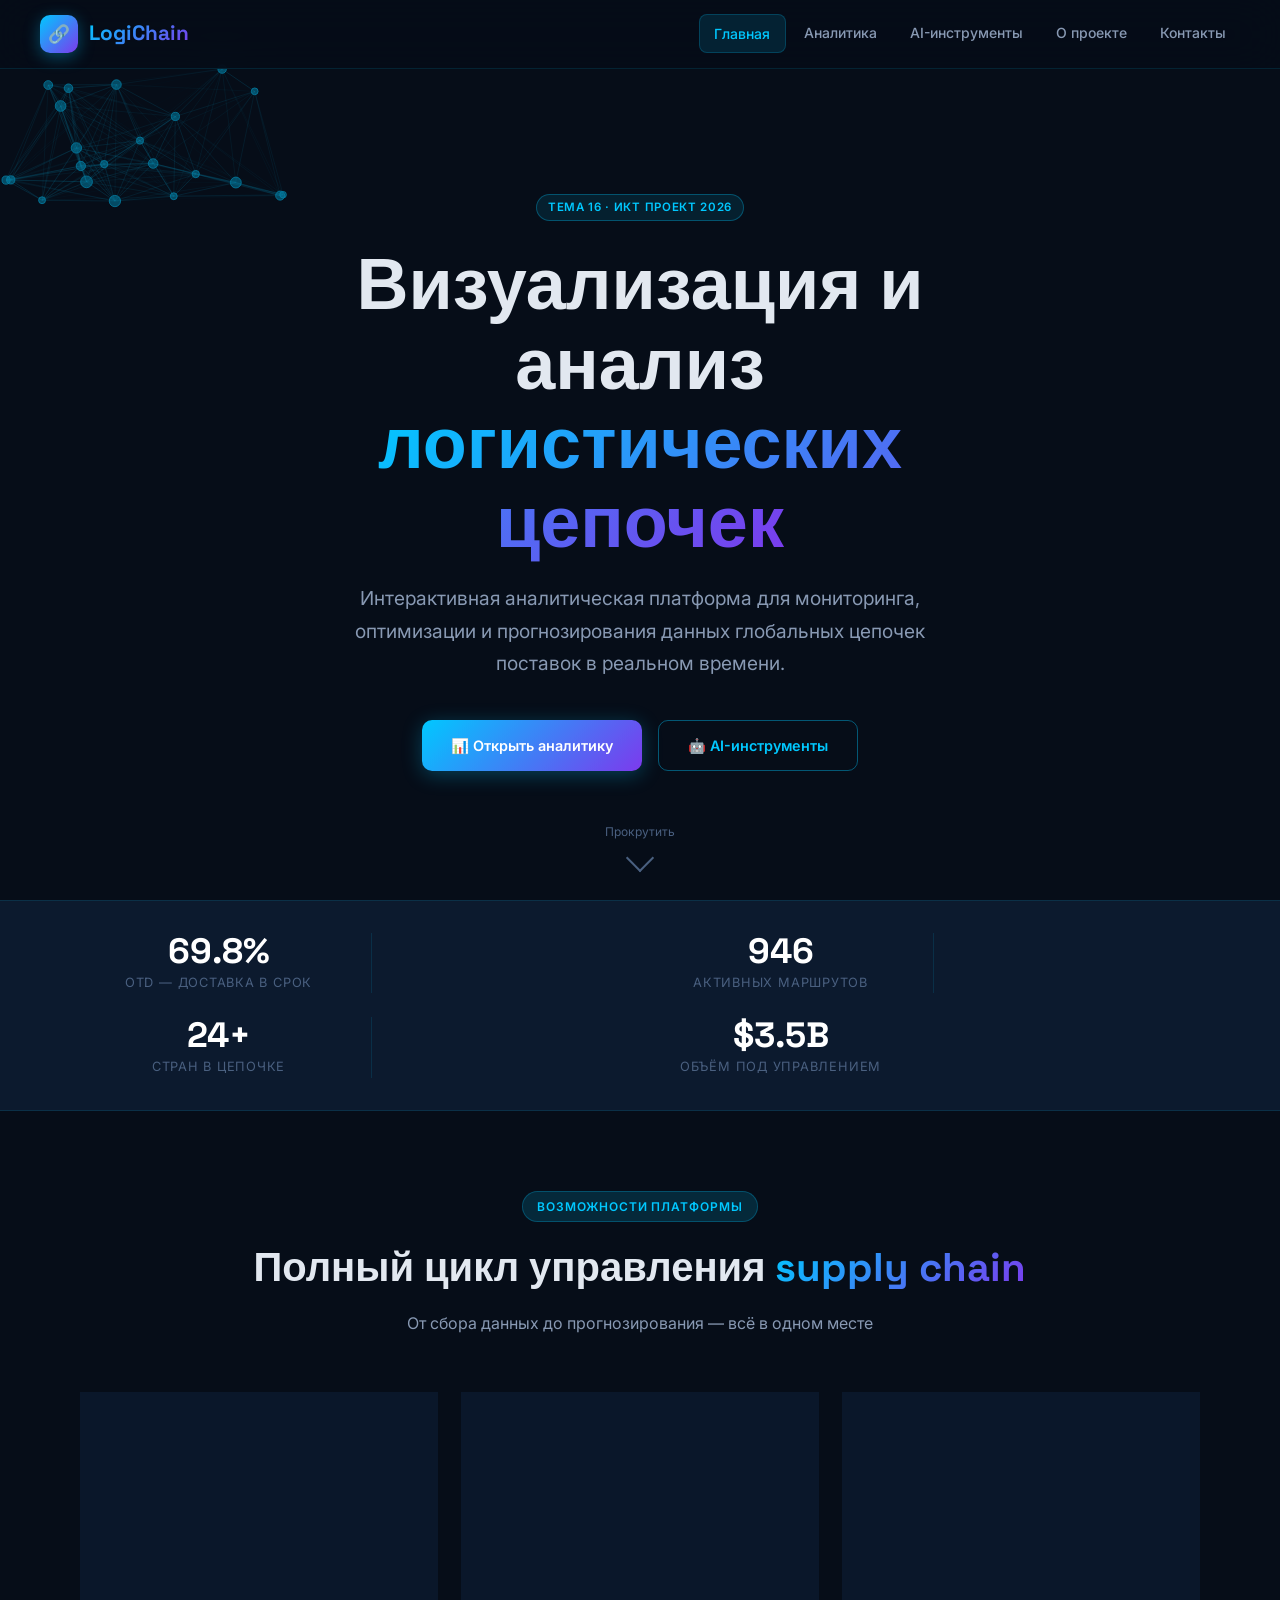
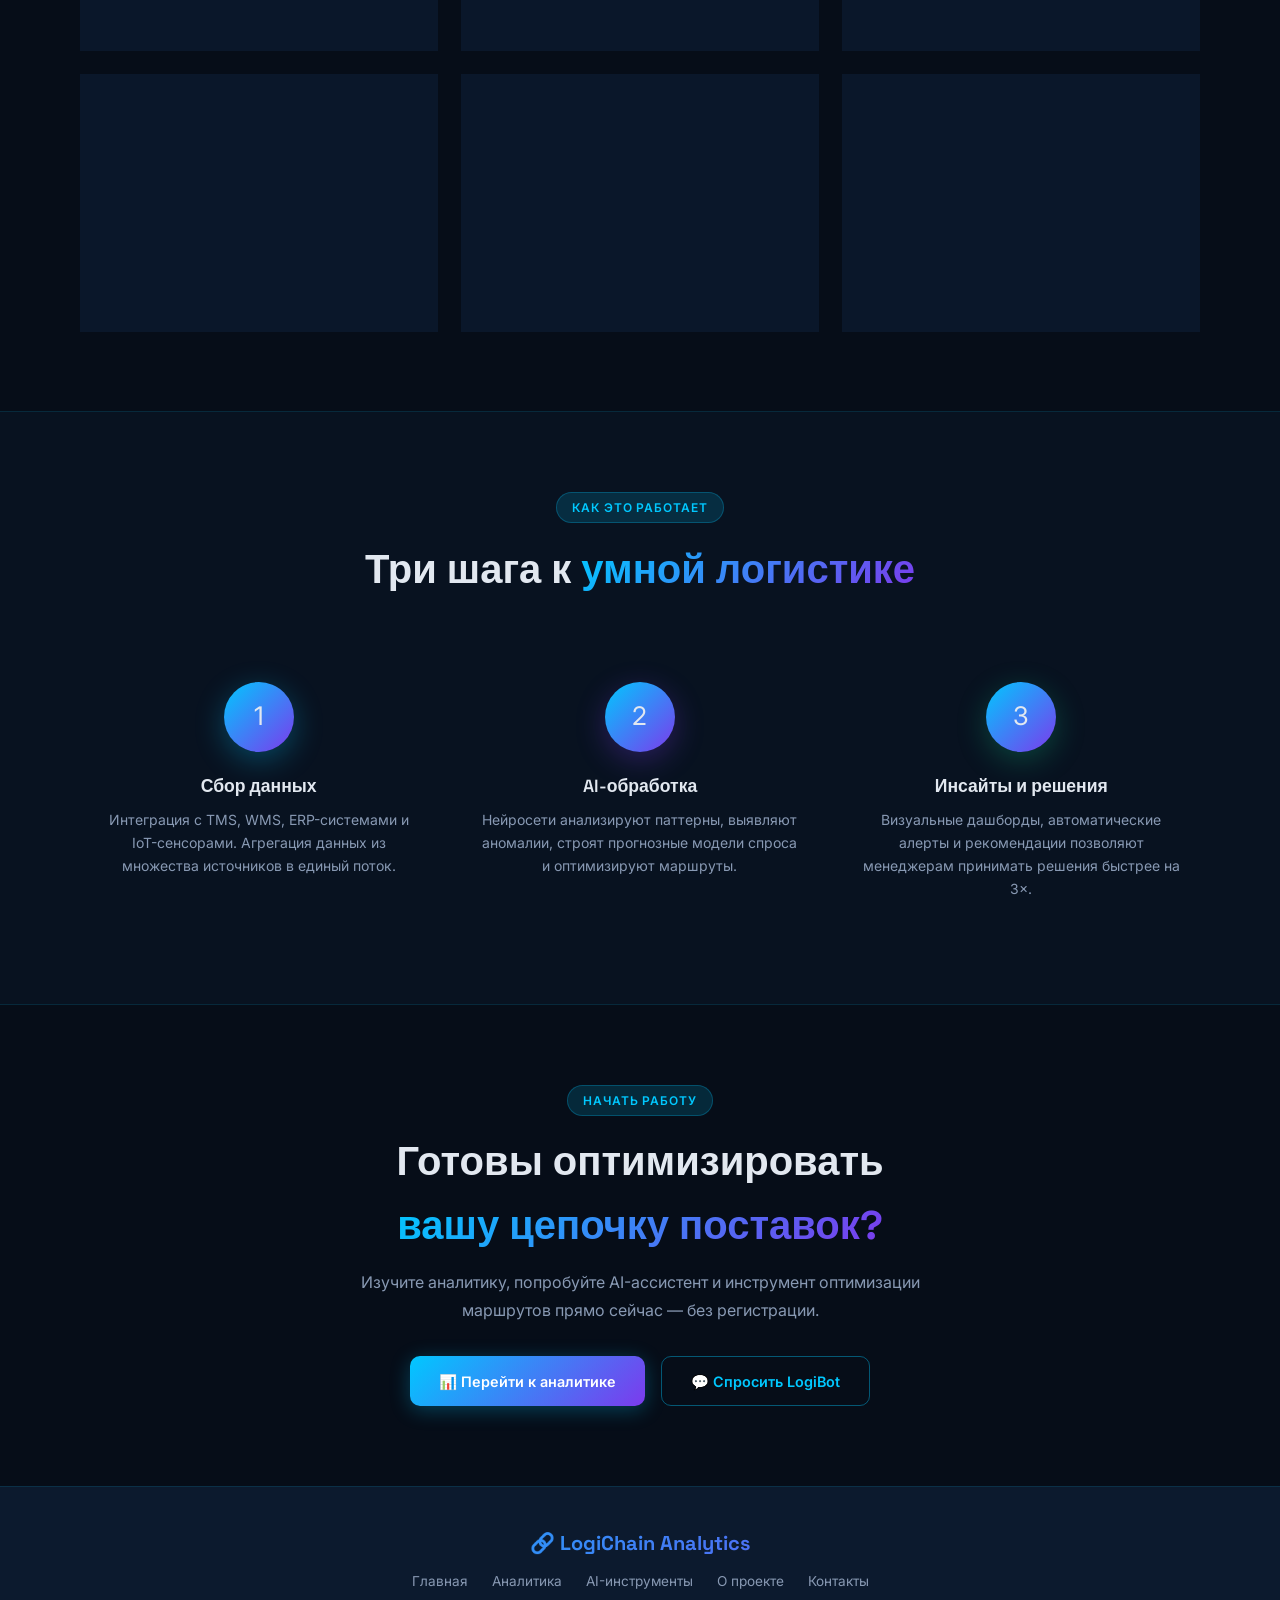
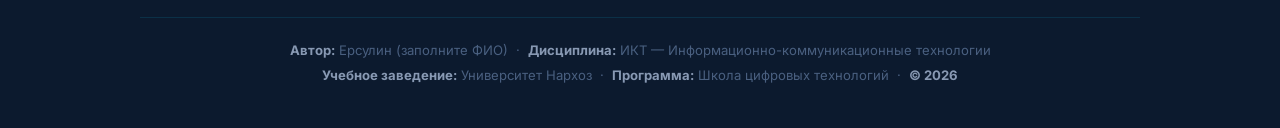
==== index.html @ 39f90971 "feat: LogiChain — платформа аналитики логистических цепочек Тема 16: Визуализация и анализ данных о " ====
<!DOCTYPE html>
<html lang="ru">
<head>
  <meta charset="UTF-8">
  <meta name="viewport" content="width=device-width, initial-scale=1.0">
  <title>LogiChain — Аналитика логистических цепочек</title>
  <link rel="stylesheet" href="style.css">
  <link rel="icon" href="data:image/svg+xml,<svg xmlns='http://www.w3.org/2000/svg' viewBox='0 0 100 100'><text y='.9em' font-size='90'>🔗</text></svg>">
</head>
<body>

<!-- HEADER -->
<header>
  <a class="logo" href="index.html">
    <div class="logo-icon">🔗</div>
    <span class="logo-text">LogiChain</span>
  </a>
  <nav>
    <ul>
      <li><a href="index.html" class="active">Главная</a></li>
      <li><a href="analytics.html">Аналитика</a></li>
      <li><a href="ai-tools.html">AI-инструменты</a></li>
      <li><a href="about.html">О проекте</a></li>
      <li><a href="contact.html">Контакты</a></li>
    </ul>
  </nav>
</header>

<main>

  <!-- HERO -->
  <section class="hero">
    <canvas id="network-canvas"></canvas>
    <div class="hero-inner">
      <div class="badge"><span class="badge-dot"></span> Тема 16 · ИКТ Проект 2026</div>
      <h1 class="hero-title fade-up">
        Визуализация и анализ<br>
        <span class="grad-text">логистических цепочек</span>
      </h1>
      <p class="hero-subtitle fade-up delay-1">
        Интерактивная аналитическая платформа для мониторинга, оптимизации
        и прогнозирования данных глобальных цепочек поставок в реальном времени.
      </p>
      <div class="hero-btns fade-up delay-2">
        <a href="analytics.html" class="btn btn-primary">📊 Открыть аналитику</a>
        <a href="ai-tools.html" class="btn btn-outline">🤖 AI-инструменты</a>
      </div>
    </div>
    <div class="hero-scroll">
      <span>Прокрутить</span>
      <div class="scroll-arrow"></div>
    </div>
  </section>

  <!-- STATS -->
  <div class="stats-bar">
    <div class="stats-grid">
      <div class="stat-item">
        <div class="stat-value">
          <span data-target="94.7" data-suffix="%" data-dec="1">0%</span>
        </div>
        <div class="stat-label">OTD — доставка в срок</div>
      </div>
      <div class="stat-divider"></div>
      <div class="stat-item">
        <div class="stat-value">
          <span data-target="1284" data-suffix="">0</span>
        </div>
        <div class="stat-label">Активных маршрутов</div>
      </div>
      <div class="stat-divider"></div>
      <div class="stat-item">
        <div class="stat-value">
          <span data-target="32" data-suffix="">0</span>+
        </div>
        <div class="stat-label">Стран в цепочке</div>
      </div>
      <div class="stat-divider"></div>
      <div class="stat-item">
        <div class="stat-value">
          $<span data-target="4.8" data-suffix="B" data-dec="1">0</span>
        </div>
        <div class="stat-label">Объём под управлением</div>
      </div>
    </div>
  </div>

  <!-- FEATURES -->
  <section class="section">
    <div class="section-head">
      <div class="section-label">Возможности платформы</div>
      <h2 class="section-title">Полный цикл управления <span class="grad-text">supply chain</span></h2>
      <p class="section-desc">От сбора данных до прогнозирования — всё в одном месте</p>
    </div>

    <div class="grid-3">
      <div class="card feature-card fade-up">
        <div class="feature-icon">📡</div>
        <div class="feature-title">Мониторинг в реальном времени</div>
        <p class="feature-desc">Отслеживайте грузы, транспортные средства и статус заказов по всей цепочке поставок в режиме live с точностью до минуты.</p>
      </div>

      <div class="card feature-card fade-up delay-1">
        <div class="feature-icon">📈</div>
        <div class="feature-title">Визуализация данных</div>
        <p class="feature-desc">Интерактивные дашборды с KPI, тепловые карты отклонений, сравнительный анализ маршрутов и временны́е ряды эффективности.</p>
      </div>

      <div class="card feature-card fade-up delay-2">
        <div class="feature-icon">🤖</div>
        <div class="feature-title">AI-оптимизация</div>
        <p class="feature-desc">Алгоритмы машинного обучения для прогнозирования сроков, выявления узких мест и автоматической оптимизации маршрутов.</p>
      </div>

      <div class="card feature-card fade-up delay-1">
        <div class="feature-icon">⚡</div>
        <div class="feature-title">Риск-аналитика</div>
        <p class="feature-desc">Система раннего предупреждения о сбоях: дефиците запасов, задержках поставок, перегрузке складских мощностей.</p>
      </div>

      <div class="card feature-card fade-up delay-2">
        <div class="feature-icon">🌍</div>
        <div class="feature-title">Глобальная сеть</div>
        <p class="feature-desc">Карта поставщиков, дистрибьюторов и конечных точек доставки с расчётом оптимальных путей через транспортные узлы.</p>
      </div>

      <div class="card feature-card fade-up delay-3">
        <div class="feature-icon">💰</div>
        <div class="feature-title">Управление затратами</div>
        <p class="feature-desc">Анализ TCO (Total Cost of Ownership), бенчмаркинг транспортных тарифов и выявление скрытых потерь в цепочке.</p>
      </div>
    </div>
  </section>

  <!-- HOW IT WORKS -->
  <section class="section-full" style="background: rgba(12,26,46,0.4); border-top:1px solid var(--border); border-bottom:1px solid var(--border);">
    <div class="section" style="padding-top:0;padding-bottom:0;">
      <div class="section-head">
        <div class="section-label">Как это работает</div>
        <h2 class="section-title">Три шага к <span class="grad-text">умной логистике</span></h2>
      </div>
      <div class="grid-3">
        <div style="text-align:center; padding:1.5rem 1rem;">
          <div style="width:70px;height:70px;border-radius:50%;background:var(--grad);display:flex;align-items:center;justify-content:center;font-size:1.6rem;margin:0 auto 1.25rem;box-shadow:0 8px 30px rgba(0,200,255,0.3);">1</div>
          <h3 style="font-family:'Space Grotesk',sans-serif;font-size:1.1rem;font-weight:600;margin-bottom:0.5rem;">Сбор данных</h3>
          <p style="font-size:0.875rem;color:var(--text-dim);line-height:1.65;">Интеграция с TMS, WMS, ERP-системами и IoT-сенсорами. Агрегация данных из множества источников в единый поток.</p>
        </div>
        <div style="text-align:center; padding:1.5rem 1rem;">
          <div style="width:70px;height:70px;border-radius:50%;background:var(--grad);display:flex;align-items:center;justify-content:center;font-size:1.6rem;margin:0 auto 1.25rem;box-shadow:0 8px 30px rgba(124,58,237,0.3);">2</div>
          <h3 style="font-family:'Space Grotesk',sans-serif;font-size:1.1rem;font-weight:600;margin-bottom:0.5rem;">AI-обработка</h3>
          <p style="font-size:0.875rem;color:var(--text-dim);line-height:1.65;">Нейросети анализируют паттерны, выявляют аномалии, строят прогнозные модели спроса и оптимизируют маршруты.</p>
        </div>
        <div style="text-align:center; padding:1.5rem 1rem;">
          <div style="width:70px;height:70px;border-radius:50%;background:var(--grad);display:flex;align-items:center;justify-content:center;font-size:1.6rem;margin:0 auto 1.25rem;box-shadow:0 8px 30px rgba(16,185,129,0.3);">3</div>
          <h3 style="font-family:'Space Grotesk',sans-serif;font-size:1.1rem;font-weight:600;margin-bottom:0.5rem;">Инсайты и решения</h3>
          <p style="font-size:0.875rem;color:var(--text-dim);line-height:1.65;">Визуальные дашборды, автоматические алерты и рекомендации позволяют менеджерам принимать решения быстрее на 3×.</p>
        </div>
      </div>
    </div>
  </section>

  <!-- CTA -->
  <section class="section" style="text-align:center;">
    <div style="max-width:600px; margin:0 auto;">
      <div class="section-label">Начать работу</div>
      <h2 class="section-title">Готовы оптимизировать<br><span class="grad-text">вашу цепочку поставок?</span></h2>
      <p style="color:var(--text-dim);margin-bottom:2rem;font-size:1rem;line-height:1.7;">Изучите аналитику, попробуйте AI-ассистент и инструмент оптимизации маршрутов прямо сейчас — без регистрации.</p>
      <div class="hero-btns" style="position:static;transform:none;">
        <a href="analytics.html" class="btn btn-primary">📊 Перейти к аналитике</a>
        <a href="ai-tools.html" class="btn btn-outline">💬 Спросить LogiBot</a>
      </div>
    </div>
  </section>

</main>

<!-- FOOTER -->
<footer>
  <div class="footer-inner">
    <div class="footer-logo">🔗 LogiChain Analytics</div>
    <div class="footer-links">
      <a href="index.html">Главная</a>
      <a href="analytics.html">Аналитика</a>
      <a href="ai-tools.html">AI-инструменты</a>
      <a href="about.html">О проекте</a>
      <a href="contact.html">Контакты</a>
    </div>
    <hr class="footer-hr">
    <div class="footer-info">
      <strong>Автор:</strong> Ерсулин (заполните ФИО) &nbsp;·&nbsp;
      <strong>Дисциплина:</strong> ИКТ — Информационно-коммуникационные технологии<br>
      <strong>Учебное заведение:</strong> Университет Нархоз &nbsp;·&nbsp;
      <strong>Программа:</strong> Школа цифровых технологий &nbsp;·&nbsp;
      <strong>© 2026</strong>
    </div>
  </div>
</footer>

<button id="back-top" style="position:fixed;bottom:2rem;right:2rem;width:44px;height:44px;border-radius:50%;background:var(--grad);border:none;color:white;font-size:1.1rem;cursor:pointer;z-index:999;opacity:0;pointer-events:none;transition:opacity 0.3s;box-shadow:0 4px 20px rgba(0,200,255,0.3);">↑</button>

<script src="main.js"></script>
<script>initNetworkCanvas();</script>
</body>
</html>
---- style.css ----
@import url('https://fonts.googleapis.com/css2?family=Space+Grotesk:wght@300;400;500;600;700&family=Inter:wght@300;400;500;600;700&display=swap');

:root {
  --bg: #060d18;
  --bg2: #0c1a2e;
  --bg3: #0f2040;
  --card: rgba(12, 26, 46, 0.85);
  --border: rgba(0, 200, 255, 0.12);
  --border-hover: rgba(0, 200, 255, 0.35);
  --cyan: #00c8ff;
  --cyan-dim: rgba(0, 200, 255, 0.15);
  --purple: #7c3aed;
  --green: #10b981;
  --orange: #f59e0b;
  --red: #ef4444;
  --text: #e2e8f0;
  --text-dim: #8899b3;
  --text-muted: #4a6080;
  --grad: linear-gradient(135deg, #00c8ff 0%, #7c3aed 100%);
  --grad-green: linear-gradient(135deg, #10b981, #059669);
  --shadow: 0 25px 60px rgba(0, 0, 0, 0.5);
  --shadow-glow: 0 0 40px rgba(0, 200, 255, 0.15);
}

*, *::before, *::after { margin: 0; padding: 0; box-sizing: border-box; }
html { scroll-behavior: smooth; }

body {
  font-family: 'Inter', sans-serif;
  background: var(--bg);
  color: var(--text);
  min-height: 100vh;
  overflow-x: hidden;
  line-height: 1.6;
}

::-webkit-scrollbar { width: 5px; }
::-webkit-scrollbar-track { background: var(--bg); }
::-webkit-scrollbar-thumb { background: var(--cyan); border-radius: 3px; }

/* ─── HEADER ─────────────────────────────────── */
header {
  position: fixed; top: 0; left: 0; right: 0; z-index: 999;
  display: flex; align-items: center; justify-content: space-between;
  padding: 0.9rem 2.5rem;
  background: rgba(6, 13, 24, 0.92);
  backdrop-filter: blur(24px);
  border-bottom: 1px solid var(--border);
}

.logo {
  display: flex; align-items: center; gap: 0.7rem;
  text-decoration: none; flex-shrink: 0;
}

.logo-icon {
  width: 38px; height: 38px;
  background: var(--grad);
  border-radius: 10px;
  display: flex; align-items: center; justify-content: center;
  font-size: 1.1rem; color: white;
  box-shadow: 0 4px 16px rgba(0, 200, 255, 0.35);
}

.logo-text {
  font-family: 'Space Grotesk', sans-serif;
  font-size: 1.3rem; font-weight: 700;
  background: var(--grad);
  -webkit-background-clip: text; -webkit-text-fill-color: transparent; background-clip: text;
}

nav ul { display: flex; list-style: none; gap: 0.25rem; flex-wrap: wrap; }

nav a {
  display: block; padding: 0.45rem 0.9rem;
  text-decoration: none; color: var(--text-dim);
  font-size: 0.875rem; font-weight: 500; border-radius: 8px;
  transition: all 0.2s ease;
}
nav a:hover { color: var(--cyan); background: var(--cyan-dim); }
nav a.active { color: var(--cyan); background: rgba(0, 200, 255, 0.12); border: 1px solid rgba(0,200,255,0.2); }

/* ─── MAIN ────────────────────────────────────── */
main { padding-top: 64px; }

/* ─── HERO ────────────────────────────────────── */
.hero {
  min-height: calc(100vh - 64px);
  display: flex; flex-direction: column; justify-content: center; align-items: center;
  text-align: center; padding: 3rem 1.5rem;
  position: relative; overflow: hidden;
}

#network-canvas {
  position: absolute; inset: 0; z-index: 0;
  pointer-events: none; opacity: 0.6;
}

.hero-inner { position: relative; z-index: 1; max-width: 820px; }

.badge {
  display: inline-flex; align-items: center; gap: 0.4rem;
  padding: 0.35rem 1.1rem;
  background: rgba(0, 200, 255, 0.1);
  border: 1px solid rgba(0, 200, 255, 0.3);
  border-radius: 100px; font-size: 0.8rem; color: var(--cyan);
  font-weight: 600; letter-spacing: 0.06em; text-transform: uppercase;
  margin-bottom: 1.5rem;
}
.badge-dot { width: 6px; height: 6px; border-radius: 50%; background: var(--cyan); animation: pulse 1.5s ease infinite; }

.hero-title {
  font-family: 'Space Grotesk', sans-serif;
  font-size: clamp(2.4rem, 6vw, 4.5rem);
  font-weight: 700; line-height: 1.1;
  margin-bottom: 1.25rem;
}

.grad-text {
  background: var(--grad);
  -webkit-background-clip: text; -webkit-text-fill-color: transparent; background-clip: text;
}

.hero-subtitle {
  font-size: clamp(1rem, 2.5vw, 1.2rem);
  color: var(--text-dim); max-width: 600px; margin: 0 auto 2.5rem;
  line-height: 1.7;
}

.hero-btns { display: flex; gap: 1rem; justify-content: center; flex-wrap: wrap; }

.hero-scroll {
  position: absolute; bottom: 2rem; left: 50%; transform: translateX(-50%);
  display: flex; flex-direction: column; align-items: center; gap: 0.4rem;
  color: var(--text-muted); font-size: 0.75rem; animation: float 2.5s ease infinite;
}
.scroll-arrow {
  width: 20px; height: 20px;
  border-right: 2px solid var(--text-muted);
  border-bottom: 2px solid var(--text-muted);
  transform: rotate(45deg);
}

/* ─── STATS BAR ──────────────────────────────── */
.stats-bar {
  background: var(--bg2);
  border-top: 1px solid var(--border);
  border-bottom: 1px solid var(--border);
  padding: 2rem 2.5rem;
}
.stats-grid {
  max-width: 1100px; margin: 0 auto;
  display: grid; grid-template-columns: repeat(4, 1fr); gap: 1.5rem;
}
.stat-item { text-align: center; }
.stat-value {
  font-family: 'Space Grotesk', sans-serif;
  font-size: 2.2rem; font-weight: 700; color: white;
  line-height: 1; margin-bottom: 0.3rem;
}
.stat-label { font-size: 0.8rem; color: var(--text-muted); text-transform: uppercase; letter-spacing: 0.06em; }
.stat-divider { width: 1px; background: var(--border); }

/* ─── SECTION ─────────────────────────────────── */
.section { padding: 5rem 2.5rem; max-width: 1200px; margin: 0 auto; }
.section-full { padding: 5rem 2.5rem; }

.section-head { text-align: center; margin-bottom: 3.5rem; }
.section-label {
  display: inline-block;
  padding: 0.3rem 0.9rem; background: var(--cyan-dim);
  border: 1px solid rgba(0,200,255,0.25); border-radius: 100px;
  font-size: 0.75rem; color: var(--cyan); font-weight: 600;
  letter-spacing: 0.08em; text-transform: uppercase; margin-bottom: 0.9rem;
}
.section-title {
  font-family: 'Space Grotesk', sans-serif;
  font-size: clamp(1.7rem, 4vw, 2.5rem); font-weight: 700;
  margin-bottom: 0.7rem;
}
.section-desc { color: var(--text-dim); font-size: 1rem; max-width: 560px; margin: 0 auto; }

/* ─── CARDS & GRIDS ──────────────────────────── */
.grid-2 { display: grid; grid-template-columns: repeat(2, 1fr); gap: 1.5rem; }
.grid-3 { display: grid; grid-template-columns: repeat(3, 1fr); gap: 1.5rem; }
.grid-4 { display: grid; grid-template-columns: repeat(4, 1fr); gap: 1.25rem; }

.card {
  background: var(--card);
  border: 1px solid var(--border);
  border-radius: 16px; padding: 1.75rem;
  backdrop-filter: blur(12px);
  transition: all 0.3s ease;
}
.card:hover {
  border-color: var(--border-hover);
  transform: translateY(-3px);
  box-shadow: 0 20px 50px rgba(0,0,0,0.3), var(--shadow-glow);
}

/* ─── FEATURE CARDS ──────────────────────────── */
.feature-card { position: relative; overflow: hidden; }
.feature-card::before {
  content: ''; position: absolute; top: 0; left: 0; right: 0; height: 2px;
  background: var(--grad); opacity: 0; transition: opacity 0.3s;
}
.feature-card:hover::before { opacity: 1; }

.feature-icon {
  width: 52px; height: 52px; border-radius: 14px;
  display: flex; align-items: center; justify-content: center;
  font-size: 1.4rem; margin-bottom: 1.25rem;
  background: var(--cyan-dim); border: 1px solid rgba(0,200,255,0.2);
}
.feature-title {
  font-family: 'Space Grotesk', sans-serif;
  font-size: 1.05rem; font-weight: 600; color: white; margin-bottom: 0.5rem;
}
.feature-desc { font-size: 0.875rem; color: var(--text-dim); line-height: 1.65; }

/* ─── METRIC CARDS ───────────────────────────── */
.metric-card {
  background: var(--card); border: 1px solid var(--border);
  border-radius: 16px; padding: 1.5rem; position: relative; overflow: hidden;
  transition: all 0.3s;
}
.metric-card::after {
  content: ''; position: absolute; top: 0; left: 0; right: 0; height: 2px;
  background: var(--grad);
}
.metric-card:hover { border-color: var(--border-hover); transform: translateY(-2px); }
.metric-icon {
  width: 44px; height: 44px; border-radius: 12px;
  display: flex; align-items: center; justify-content: center; font-size: 1.2rem;
  margin-bottom: 1rem;
}
.metric-val {
  font-family: 'Space Grotesk', sans-serif;
  font-size: 2rem; font-weight: 700; color: white; line-height: 1; margin-bottom: 0.3rem;
}
.metric-lbl { font-size: 0.82rem; color: var(--text-dim); margin-bottom: 0.5rem; }
.metric-change {
  font-size: 0.78rem; font-weight: 600;
  display: inline-flex; align-items: center; gap: 0.2rem;
}
.up { color: var(--green); } .down { color: var(--red); }

/* ─── CHARTS ─────────────────────────────────── */
.chart-wrap { position: relative; height: 280px; padding: 0.5rem 0; }
.chart-title {
  font-family: 'Space Grotesk', sans-serif;
  font-size: 1rem; font-weight: 600; margin-bottom: 1rem; color: white;
}
.chart-subtitle { font-size: 0.8rem; color: var(--text-dim); margin-bottom: 1.25rem; }

/* ─── TABLE ──────────────────────────────────── */
.table-wrap { overflow-x: auto; border-radius: 12px; }
.data-table { width: 100%; border-collapse: collapse; font-size: 0.875rem; }
.data-table th {
  padding: 0.75rem 1.1rem; text-align: left;
  color: var(--text-muted); font-size: 0.72rem; font-weight: 600;
  text-transform: uppercase; letter-spacing: 0.07em;
  border-bottom: 1px solid var(--border); white-space: nowrap;
}
.data-table td {
  padding: 0.9rem 1.1rem; color: var(--text-dim);
  border-bottom: 1px solid rgba(255,255,255,0.04);
  white-space: nowrap;
}
.data-table tbody tr:hover td { background: rgba(0,200,255,0.04); color: var(--text); }
.data-table tbody tr:last-child td { border-bottom: none; }

.badge {
  display: inline-block; padding: 0.22rem 0.65rem;
  border-radius: 100px; font-size: 0.72rem; font-weight: 600;
}
.badge-ok { background: rgba(16,185,129,0.15); color: var(--green); }
.badge-warn { background: rgba(245,158,11,0.15); color: var(--orange); }
.badge-err { background: rgba(239,68,68,0.15); color: var(--red); }
.badge-info { background: rgba(0,200,255,0.12); color: var(--cyan); }

/* ─── CHATBOT ─────────────────────────────────── */
.chatbot-wrap {
  display: flex; flex-direction: column;
  height: 460px; border-radius: 16px; overflow: hidden;
  background: rgba(6,13,24,0.95); border: 1px solid var(--border);
}
.chat-header {
  display: flex; align-items: center; gap: 0.75rem;
  padding: 1rem 1.25rem; background: rgba(12,26,46,0.9);
  border-bottom: 1px solid var(--border);
}
.chat-avatar {
  width: 36px; height: 36px; border-radius: 10px;
  background: var(--grad); display: flex; align-items: center; justify-content: center;
  font-size: 1rem;
}
.chat-name { font-family: 'Space Grotesk', sans-serif; font-size: 0.95rem; font-weight: 600; }
.chat-status {
  font-size: 0.75rem; color: var(--green);
  display: flex; align-items: center; gap: 0.3rem;
}
.chat-dot { width: 7px; height: 7px; border-radius: 50%; background: var(--green); animation: pulse 2s ease infinite; }

.chat-messages {
  flex: 1; overflow-y: auto; padding: 1.25rem;
  display: flex; flex-direction: column; gap: 0.85rem;
}
.chat-messages::-webkit-scrollbar { width: 3px; }
.chat-messages::-webkit-scrollbar-thumb { background: var(--border); }

.msg {
  max-width: 88%; padding: 0.75rem 1rem;
  border-radius: 12px; font-size: 0.875rem; line-height: 1.55;
  animation: fadeUp 0.3s ease;
}
.msg.user {
  align-self: flex-end;
  background: var(--grad); color: white;
  border-radius: 14px 14px 4px 14px;
}
.msg.bot {
  align-self: flex-start;
  background: rgba(255,255,255,0.07); color: var(--text);
  border: 1px solid var(--border);
  border-radius: 14px 14px 14px 4px;
}
.msg.typing {
  align-self: flex-start;
  background: rgba(255,255,255,0.07); color: var(--text-dim);
  border: 1px solid var(--border);
  border-radius: 14px 14px 14px 4px;
}
.typing-dots { display: flex; gap: 4px; align-items: center; padding: 2px 0; }
.typing-dots span {
  width: 7px; height: 7px; border-radius: 50%; background: var(--text-muted);
  animation: blink 1.2s ease infinite;
}
.typing-dots span:nth-child(2) { animation-delay: 0.2s; }
.typing-dots span:nth-child(3) { animation-delay: 0.4s; }

.chat-footer {
  display: flex; gap: 0.6rem; padding: 0.85rem 1rem;
  background: rgba(12,26,46,0.8); border-top: 1px solid var(--border);
}
.chat-input {
  flex: 1; background: rgba(255,255,255,0.06); border: 1px solid var(--border);
  border-radius: 10px; padding: 0.65rem 1rem; color: var(--text);
  font-size: 0.875rem; font-family: 'Inter', sans-serif; outline: none;
  transition: border-color 0.2s;
}
.chat-input:focus { border-color: var(--cyan); }
.chat-send {
  background: var(--grad); border: none; border-radius: 10px;
  padding: 0.65rem 1.1rem; color: white; cursor: pointer; font-size: 1.05rem;
  transition: transform 0.15s, box-shadow 0.2s;
  box-shadow: 0 4px 16px rgba(0,200,255,0.25);
}
.chat-send:hover { transform: scale(1.07); box-shadow: 0 6px 24px rgba(0,200,255,0.4); }

.chat-suggestions {
  display: flex; gap: 0.5rem; flex-wrap: wrap;
  padding: 0.75rem 1rem 0;
}
.suggestion {
  padding: 0.3rem 0.8rem; background: var(--cyan-dim);
  border: 1px solid rgba(0,200,255,0.22); border-radius: 100px;
  font-size: 0.75rem; color: var(--cyan); cursor: pointer;
  transition: all 0.2s; font-family: 'Inter', sans-serif;
}
.suggestion:hover { background: rgba(0,200,255,0.2); border-color: var(--cyan); }

/* ─── ROUTE OPTIMIZER ────────────────────────── */
.route-form { display: flex; flex-direction: column; gap: 1rem; }
.route-output {
  background: rgba(6,13,24,0.8); border: 1px solid var(--border);
  border-radius: 12px; padding: 1.25rem;
  min-height: 100px; font-size: 0.875rem; color: var(--text-dim);
  line-height: 1.65;
}
.route-result-item {
  display: flex; align-items: center; gap: 0.6rem;
  padding: 0.6rem 0; border-bottom: 1px solid rgba(255,255,255,0.05);
  font-size: 0.875rem;
}
.route-result-item:last-child { border-bottom: none; }
.ri-label { color: var(--text-muted); font-size: 0.8rem; min-width: 120px; }
.ri-val { color: white; font-weight: 600; }

/* ─── PROGRESS BARS ──────────────────────────── */
.progress-row { margin-bottom: 1rem; }
.progress-meta { display: flex; justify-content: space-between; margin-bottom: 0.4rem; }
.progress-name { font-size: 0.85rem; color: var(--text-dim); }
.progress-pct { font-size: 0.85rem; color: white; font-weight: 600; }
.progress-bar { height: 6px; background: rgba(255,255,255,0.07); border-radius: 3px; overflow: hidden; }
.progress-fill { height: 100%; border-radius: 3px; background: var(--grad); width: 0; transition: width 1.5s ease; }

/* ─── ABOUT PAGE ─────────────────────────────── */
.tech-chip {
  display: inline-flex; align-items: center; gap: 0.4rem;
  padding: 0.4rem 0.9rem; background: rgba(255,255,255,0.05);
  border: 1px solid var(--border); border-radius: 8px;
  font-size: 0.8rem; color: var(--text-dim); font-weight: 500;
  transition: all 0.2s;
}
.tech-chip:hover { border-color: var(--cyan); color: var(--cyan); }

.ai-block {
  background: linear-gradient(135deg, rgba(0,200,255,0.08), rgba(124,58,237,0.08));
  border: 1px solid rgba(0,200,255,0.15); border-radius: 16px; padding: 2rem;
  position: relative; overflow: hidden;
}
.ai-block::before {
  content: ''; position: absolute; top: -40px; right: -40px;
  width: 150px; height: 150px;
  background: radial-gradient(circle, rgba(0,200,255,0.12), transparent 70%);
}

/* ─── CONTACT FORM ───────────────────────────── */
.form-group { margin-bottom: 1.25rem; }
.form-label { display: block; font-size: 0.85rem; color: var(--text-dim); font-weight: 500; margin-bottom: 0.45rem; }
.form-input {
  width: 100%; background: rgba(255,255,255,0.05);
  border: 1px solid var(--border); border-radius: 10px;
  padding: 0.75rem 1rem; color: var(--text);
  font-size: 0.9rem; font-family: 'Inter', sans-serif; outline: none;
  transition: all 0.2s;
}
.form-input:focus { border-color: var(--cyan); background: rgba(0,200,255,0.05); box-shadow: 0 0 0 3px rgba(0,200,255,0.08); }
textarea.form-input { resize: vertical; min-height: 120px; }
select.form-input { cursor: pointer; }
select.form-input option { background: var(--bg2); }

/* ─── BUTTONS ─────────────────────────────────── */
.btn {
  display: inline-flex; align-items: center; gap: 0.5rem;
  padding: 0.8rem 1.8rem; border-radius: 10px;
  font-size: 0.9rem; font-weight: 600; cursor: pointer;
  transition: all 0.22s ease; border: none;
  text-decoration: none; font-family: 'Inter', sans-serif; white-space: nowrap;
}
.btn-primary {
  background: var(--grad); color: white;
  box-shadow: 0 4px 20px rgba(0,200,255,0.28);
}
.btn-primary:hover { transform: translateY(-2px); box-shadow: 0 8px 32px rgba(0,200,255,0.45); }
.btn-outline { background: transparent; color: var(--cyan); border: 1px solid rgba(0,200,255,0.4); }
.btn-outline:hover { background: var(--cyan-dim); border-color: var(--cyan); }
.btn-sm { padding: 0.55rem 1.2rem; font-size: 0.82rem; }
.btn-full { width: 100%; justify-content: center; }

/* ─── INFO CARDS ─────────────────────────────── */
.info-card {
  display: flex; gap: 1rem;
  background: var(--card); border: 1px solid var(--border);
  border-radius: 14px; padding: 1.5rem;
  transition: all 0.3s;
}
.info-card:hover { border-color: var(--border-hover); transform: translateY(-2px); }
.info-icon {
  width: 46px; height: 46px; border-radius: 12px; flex-shrink: 0;
  background: var(--cyan-dim); border: 1px solid rgba(0,200,255,0.2);
  display: flex; align-items: center; justify-content: center; font-size: 1.2rem;
}
.info-content h4 { font-family: 'Space Grotesk', sans-serif; font-size: 0.95rem; font-weight: 600; margin-bottom: 0.3rem; }
.info-content p { font-size: 0.85rem; color: var(--text-dim); line-height: 1.5; }

/* ─── AI INSIGHT BLOCK ──────────────────────── */
.insight-block {
  display: flex; gap: 0.75rem; padding: 1rem 1.25rem;
  background: rgba(0,200,255,0.06); border: 1px solid rgba(0,200,255,0.18);
  border-radius: 12px; margin-bottom: 0.75rem; font-size: 0.875rem;
  line-height: 1.6; color: var(--text-dim);
}
.insight-icon { font-size: 1.1rem; flex-shrink: 0; padding-top: 0.1rem; }

/* ─── FOOTER ──────────────────────────────────── */
footer {
  background: var(--bg2);
  border-top: 1px solid var(--border);
  padding: 2.5rem 2.5rem;
  margin-top: auto;
}
.footer-inner { max-width: 1000px; margin: 0 auto; text-align: center; }
.footer-logo {
  font-family: 'Space Grotesk', sans-serif; font-size: 1.25rem; font-weight: 700;
  background: var(--grad);
  -webkit-background-clip: text; -webkit-text-fill-color: transparent; background-clip: text;
  margin-bottom: 0.75rem;
}
.footer-links { display: flex; gap: 1.5rem; justify-content: center; margin-bottom: 1.5rem; flex-wrap: wrap; }
.footer-links a { font-size: 0.85rem; color: var(--text-dim); text-decoration: none; transition: color 0.2s; }
.footer-links a:hover { color: var(--cyan); }
.footer-hr { border: none; border-top: 1px solid var(--border); margin: 0 0 1.25rem; }
.footer-info { font-size: 0.82rem; color: var(--text-muted); line-height: 1.9; }
.footer-info strong { color: var(--text-dim); }

/* ─── ANIMATIONS ─────────────────────────────── */
@keyframes pulse { 0%,100%{opacity:1;transform:scale(1)} 50%{opacity:0.6;transform:scale(0.85)} }
@keyframes float { 0%,100%{transform:translateY(0) translateX(-50%)} 50%{transform:translateY(-8px) translateX(-50%)} }
@keyframes fadeUp { from{opacity:0;transform:translateY(12px)} to{opacity:1;transform:translateY(0)} }
@keyframes blink { 0%,80%,100%{opacity:0;transform:scale(0.85)} 40%{opacity:1;transform:scale(1)} }
@keyframes slideIn { from{opacity:0;transform:translateY(30px)} to{opacity:1;transform:translateY(0)} }

.fade-up { animation: slideIn 0.6s ease both; }
.delay-1 { animation-delay: 0.1s; }
.delay-2 { animation-delay: 0.2s; }
.delay-3 { animation-delay: 0.3s; }
.delay-4 { animation-delay: 0.4s; }

/* ─── RESPONSIVE ─────────────────────────────── */
@media (max-width: 1024px) {
  .grid-4 { grid-template-columns: repeat(2, 1fr); }
  .stats-grid { grid-template-columns: repeat(2, 1fr); }
  .stat-divider { display: none; }
}
@media (max-width: 768px) {
  header { padding: 0.8rem 1.25rem; }
  .logo-text { font-size: 1.1rem; }
  nav a { padding: 0.35rem 0.6rem; font-size: 0.78rem; }
  .section { padding: 3rem 1.25rem; }
  .section-full { padding: 3rem 1.25rem; }
  .grid-2, .grid-3 { grid-template-columns: 1fr; }
  .grid-4 { grid-template-columns: 1fr 1fr; }
  .hero-title { font-size: 2rem; }
}
@media (max-width: 480px) {
  .grid-4 { grid-template-columns: 1fr; }
  .hero-btns { flex-direction: column; align-items: stretch; }
  .btn { justify-content: center; }
}
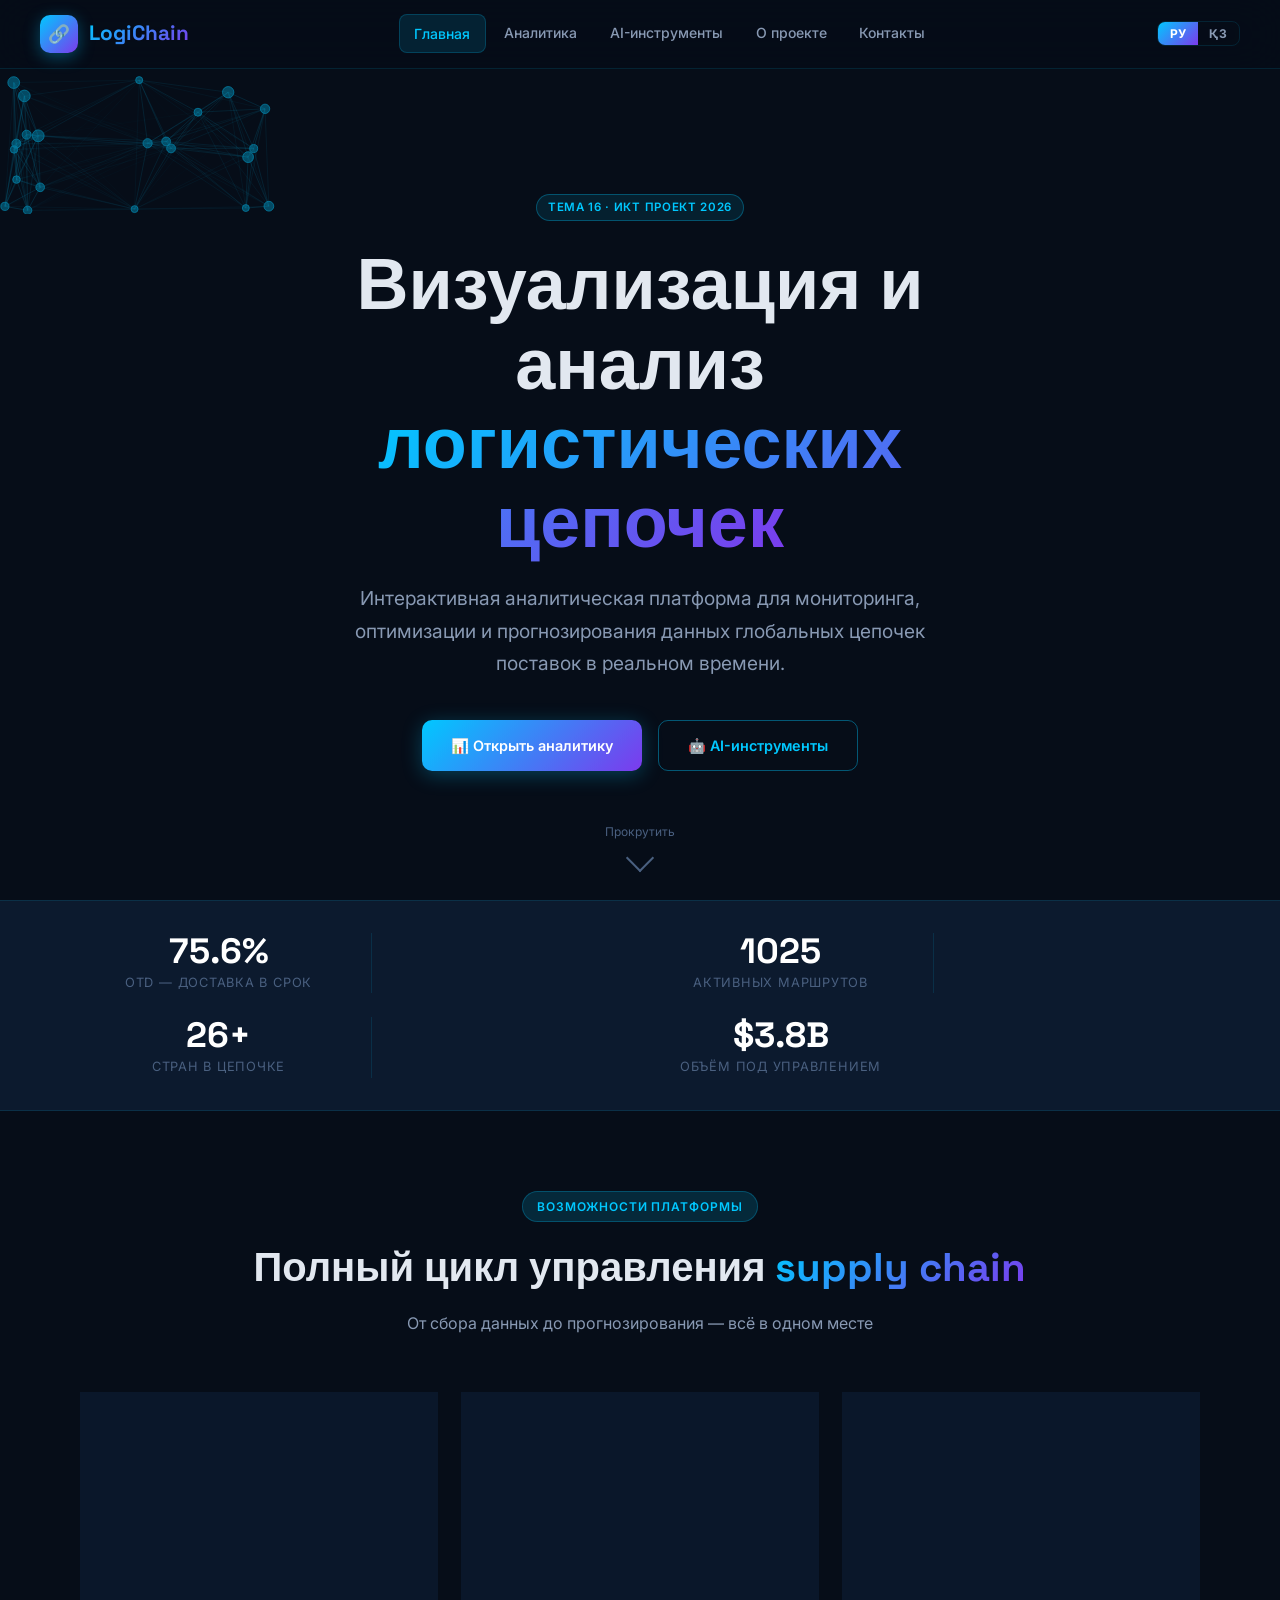
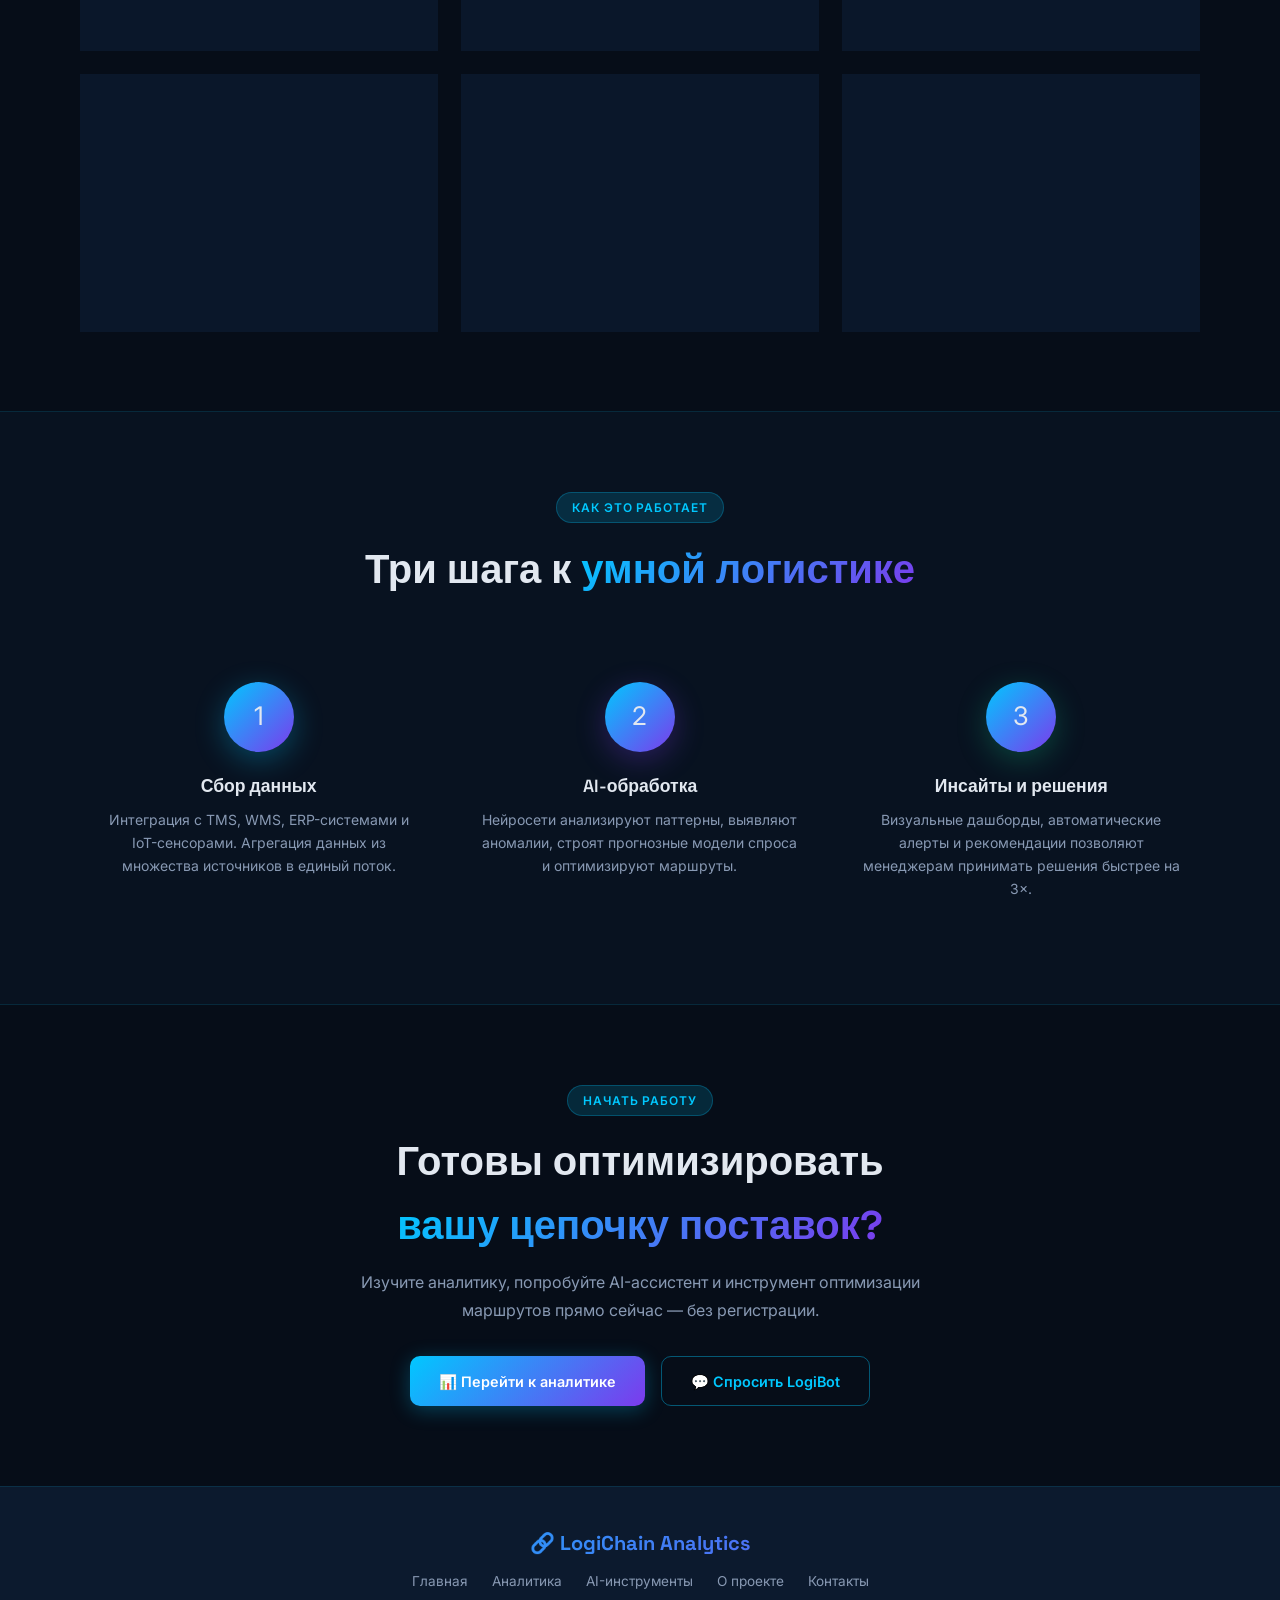
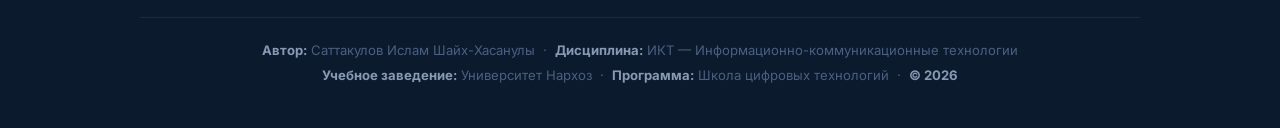
==== commit 932c68a8: "feat: ФИО автора + казахская локализация (РУ/ҚЗ) - Автор: Саттакулов Ислам Шайх-Хасанулы (обновлено " ====
--- a/index.html
+++ b/index.html
@@ -187,7 +187,7 @@
     </div>
     <hr class="footer-hr">
     <div class="footer-info">
-      <strong>Автор:</strong> Ерсулин (заполните ФИО) &nbsp;·&nbsp;
+      <strong>Автор:</strong> Саттакулов Ислам Шайх-Хасанулы &nbsp;·&nbsp;
       <strong>Дисциплина:</strong> ИКТ — Информационно-коммуникационные технологии<br>
       <strong>Учебное заведение:</strong> Университет Нархоз &nbsp;·&nbsp;
       <strong>Программа:</strong> Школа цифровых технологий &nbsp;·&nbsp;
@@ -199,6 +199,7 @@
 <button id="back-top" style="position:fixed;bottom:2rem;right:2rem;width:44px;height:44px;border-radius:50%;background:var(--grad);border:none;color:white;font-size:1.1rem;cursor:pointer;z-index:999;opacity:0;pointer-events:none;transition:opacity 0.3s;box-shadow:0 4px 20px rgba(0,200,255,0.3);">↑</button>
 
 <script src="main.js"></script>
+<script src="i18n.js"></script>
 <script>initNetworkCanvas();</script>
 </body>
 </html>
--- a/style.css
+++ b/style.css
@@ -508,6 +508,21 @@
 .delay-3 { animation-delay: 0.3s; }
 .delay-4 { animation-delay: 0.4s; }
 
+/* ─── LANG TOGGLE ────────────────────────────── */
+.lang-toggle {
+  display: flex; gap: 0; flex-shrink: 0;
+  border: 1px solid var(--border); border-radius: 8px; overflow: hidden;
+  margin-left: 0.5rem;
+}
+.lang-btn {
+  padding: 0.35rem 0.7rem; background: none; border: none;
+  color: var(--text-dim); font-size: 0.75rem; font-weight: 700;
+  cursor: pointer; transition: all 0.2s; font-family: 'Inter', sans-serif;
+  letter-spacing: 0.06em; line-height: 1;
+}
+.lang-btn:hover { color: var(--cyan); background: var(--cyan-dim); }
+.lang-btn.active { background: var(--grad); color: white; }
+
 /* ─── RESPONSIVE ─────────────────────────────── */
 @media (max-width: 1024px) {
   .grid-4 { grid-template-columns: repeat(2, 1fr); }
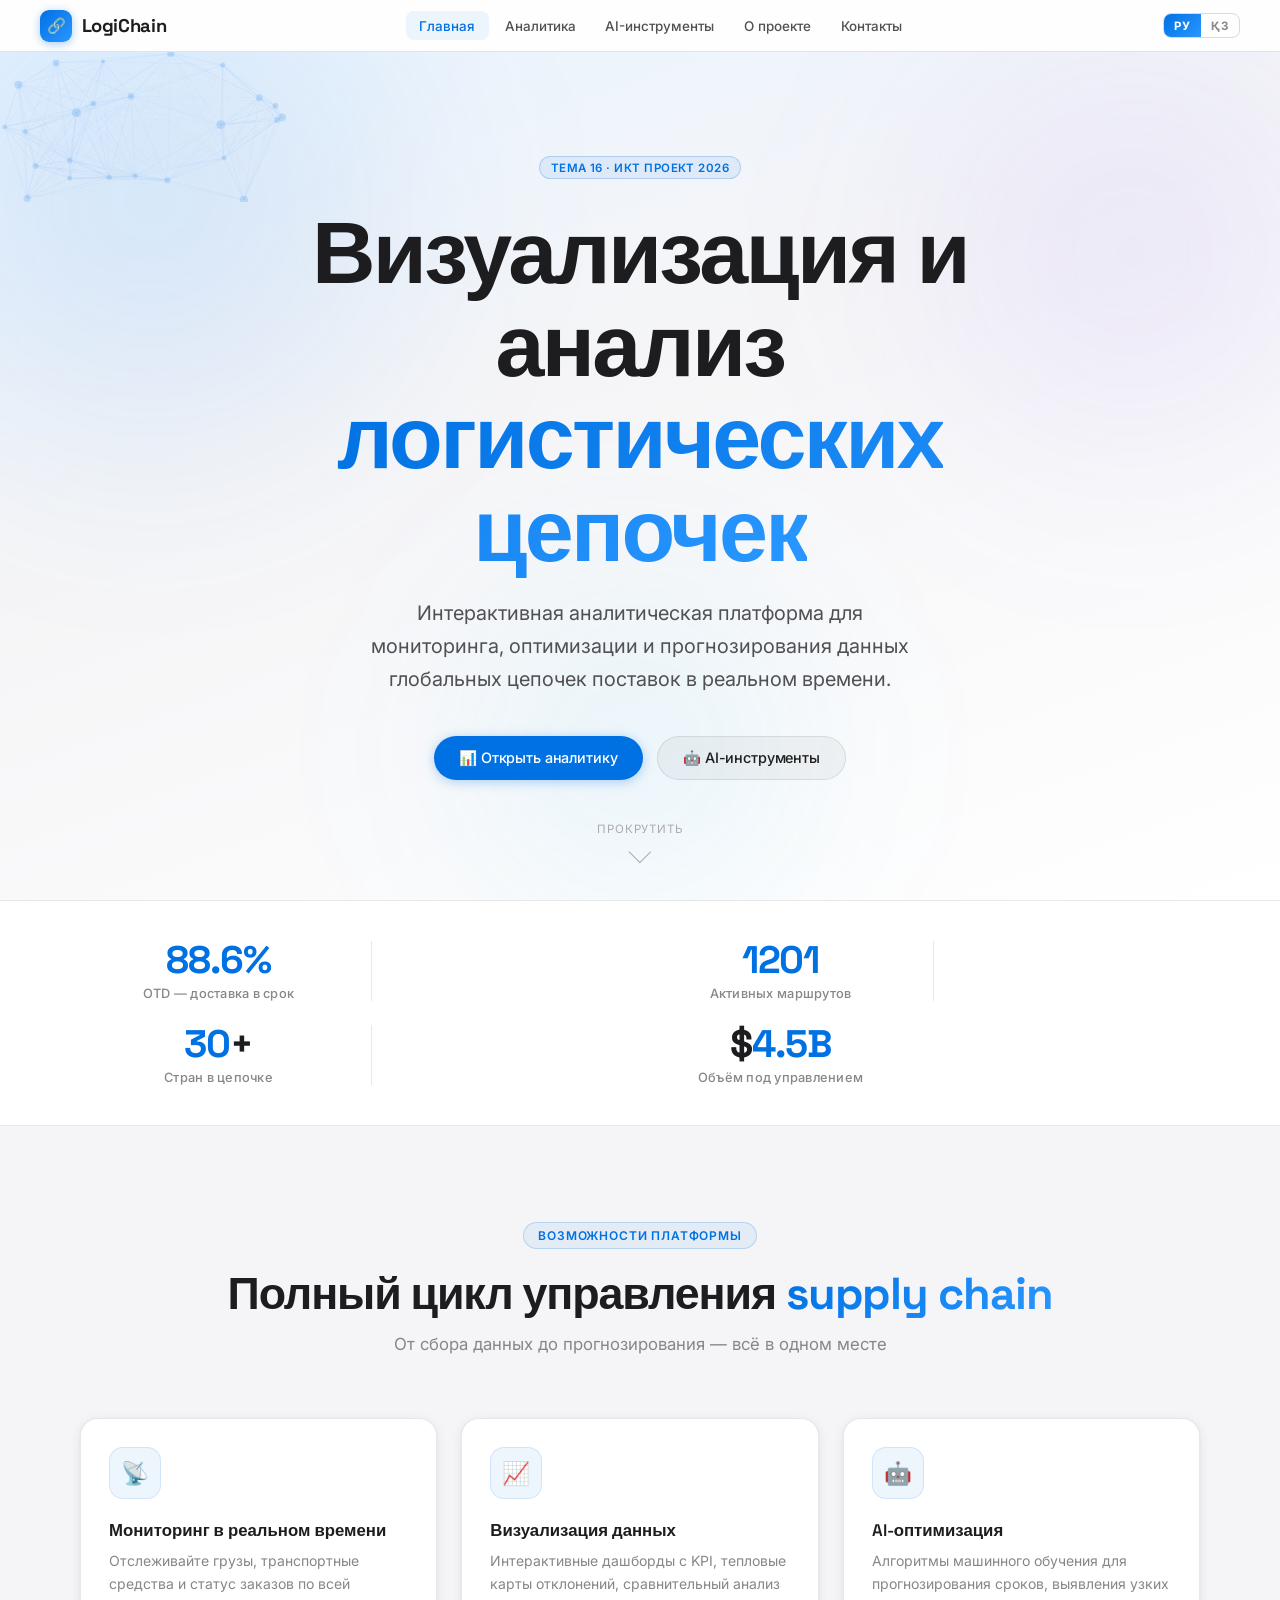
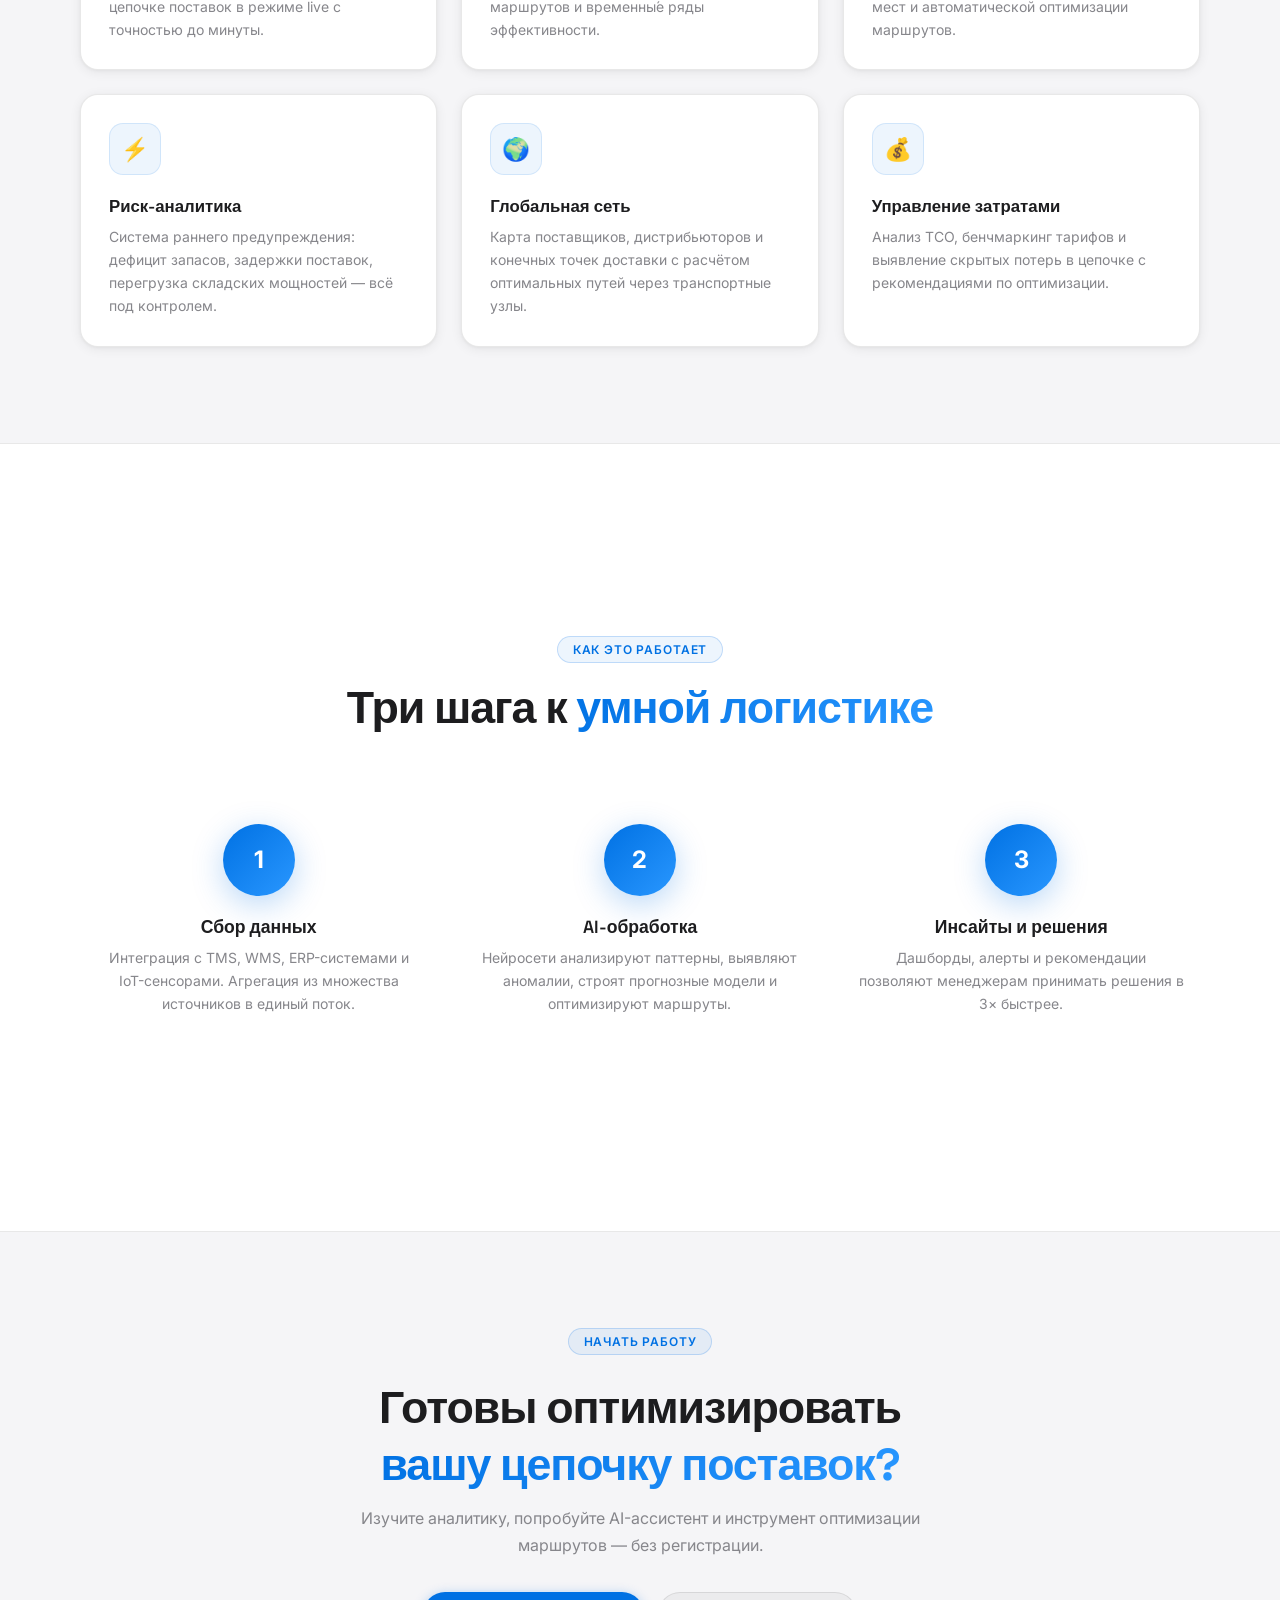
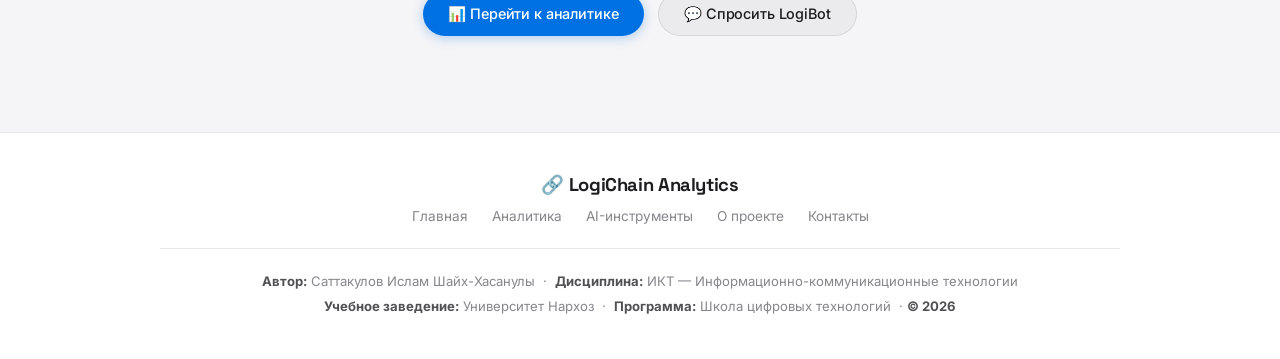
==== commit 0b77ce75: "Redesign to Apple light theme with animations and localization Complete visual overhaul: white/gray " ====
--- a/index.html
+++ b/index.html
@@ -9,7 +9,6 @@
 </head>
 <body>
 
-<!-- HEADER -->
 <header>
   <a class="logo" href="index.html">
     <div class="logo-icon">🔗</div>
@@ -28,175 +27,126 @@
 
 <main>
 
-  <!-- HERO -->
   <section class="hero">
+    <div class="hero-blob blob-1"></div>
+    <div class="hero-blob blob-2"></div>
+    <div class="hero-blob blob-3"></div>
     <canvas id="network-canvas"></canvas>
     <div class="hero-inner">
-      <div class="badge"><span class="badge-dot"></span> Тема 16 · ИКТ Проект 2026</div>
-      <h1 class="hero-title fade-up">
-        Визуализация и анализ<br>
-        <span class="grad-text">логистических цепочек</span>
+      <div class="badge fade-up"><span class="badge-dot"></span>Тема 16 · ИКТ Проект 2026</div>
+      <h1 class="hero-title fade-up delay-1">
+        Визуализация и анализ<br><span class="grad-text">логистических цепочек</span>
       </h1>
-      <p class="hero-subtitle fade-up delay-1">
+      <p class="hero-subtitle fade-up delay-2">
         Интерактивная аналитическая платформа для мониторинга, оптимизации
         и прогнозирования данных глобальных цепочек поставок в реальном времени.
       </p>
-      <div class="hero-btns fade-up delay-2">
+      <div class="hero-btns fade-up delay-3">
         <a href="analytics.html" class="btn btn-primary">📊 Открыть аналитику</a>
-        <a href="ai-tools.html" class="btn btn-outline">🤖 AI-инструменты</a>
+        <a href="ai-tools.html"  class="btn btn-outline">🤖 AI-инструменты</a>
       </div>
     </div>
-    <div class="hero-scroll">
-      <span>Прокрутить</span>
-      <div class="scroll-arrow"></div>
-    </div>
+    <div class="hero-scroll"><span>Прокрутить</span><div class="scroll-arrow"></div></div>
   </section>
 
-  <!-- STATS -->
   <div class="stats-bar">
     <div class="stats-grid">
-      <div class="stat-item">
-        <div class="stat-value">
-          <span data-target="94.7" data-suffix="%" data-dec="1">0%</span>
-        </div>
+      <div class="stat-item reveal">
+        <div class="stat-value"><span data-target="94.7" data-suffix="%" data-dec="1">0%</span></div>
         <div class="stat-label">OTD — доставка в срок</div>
       </div>
       <div class="stat-divider"></div>
-      <div class="stat-item">
-        <div class="stat-value">
-          <span data-target="1284" data-suffix="">0</span>
-        </div>
+      <div class="stat-item reveal delay-1">
+        <div class="stat-value"><span data-target="1284">0</span></div>
         <div class="stat-label">Активных маршрутов</div>
       </div>
       <div class="stat-divider"></div>
-      <div class="stat-item">
-        <div class="stat-value">
-          <span data-target="32" data-suffix="">0</span>+
-        </div>
+      <div class="stat-item reveal delay-2">
+        <div class="stat-value"><span data-target="32">0</span>+</div>
         <div class="stat-label">Стран в цепочке</div>
       </div>
       <div class="stat-divider"></div>
-      <div class="stat-item">
-        <div class="stat-value">
-          $<span data-target="4.8" data-suffix="B" data-dec="1">0</span>
-        </div>
+      <div class="stat-item reveal delay-3">
+        <div class="stat-value">$<span data-target="4.8" data-suffix="B" data-dec="1">0</span></div>
         <div class="stat-label">Объём под управлением</div>
       </div>
     </div>
   </div>
 
-  <!-- FEATURES -->
   <section class="section">
     <div class="section-head">
       <div class="section-label">Возможности платформы</div>
       <h2 class="section-title">Полный цикл управления <span class="grad-text">supply chain</span></h2>
       <p class="section-desc">От сбора данных до прогнозирования — всё в одном месте</p>
     </div>
-
     <div class="grid-3">
-      <div class="card feature-card fade-up">
-        <div class="feature-icon">📡</div>
-        <div class="feature-title">Мониторинг в реальном времени</div>
-        <p class="feature-desc">Отслеживайте грузы, транспортные средства и статус заказов по всей цепочке поставок в режиме live с точностью до минуты.</p>
-      </div>
-
-      <div class="card feature-card fade-up delay-1">
-        <div class="feature-icon">📈</div>
-        <div class="feature-title">Визуализация данных</div>
-        <p class="feature-desc">Интерактивные дашборды с KPI, тепловые карты отклонений, сравнительный анализ маршрутов и временны́е ряды эффективности.</p>
-      </div>
-
-      <div class="card feature-card fade-up delay-2">
-        <div class="feature-icon">🤖</div>
-        <div class="feature-title">AI-оптимизация</div>
-        <p class="feature-desc">Алгоритмы машинного обучения для прогнозирования сроков, выявления узких мест и автоматической оптимизации маршрутов.</p>
-      </div>
-
-      <div class="card feature-card fade-up delay-1">
-        <div class="feature-icon">⚡</div>
-        <div class="feature-title">Риск-аналитика</div>
-        <p class="feature-desc">Система раннего предупреждения о сбоях: дефиците запасов, задержках поставок, перегрузке складских мощностей.</p>
-      </div>
-
-      <div class="card feature-card fade-up delay-2">
-        <div class="feature-icon">🌍</div>
-        <div class="feature-title">Глобальная сеть</div>
-        <p class="feature-desc">Карта поставщиков, дистрибьюторов и конечных точек доставки с расчётом оптимальных путей через транспортные узлы.</p>
-      </div>
-
-      <div class="card feature-card fade-up delay-3">
-        <div class="feature-icon">💰</div>
-        <div class="feature-title">Управление затратами</div>
-        <p class="feature-desc">Анализ TCO (Total Cost of Ownership), бенчмаркинг транспортных тарифов и выявление скрытых потерь в цепочке.</p>
-      </div>
+      <div class="card feature-card reveal"><div class="feature-icon">📡</div><div class="feature-title">Мониторинг в реальном времени</div><p class="feature-desc">Отслеживайте грузы, транспортные средства и статус заказов по всей цепочке поставок в режиме live с точностью до минуты.</p></div>
+      <div class="card feature-card reveal delay-1"><div class="feature-icon">📈</div><div class="feature-title">Визуализация данных</div><p class="feature-desc">Интерактивные дашборды с KPI, тепловые карты отклонений, сравнительный анализ маршрутов и временны́е ряды эффективности.</p></div>
+      <div class="card feature-card reveal delay-2"><div class="feature-icon">🤖</div><div class="feature-title">AI-оптимизация</div><p class="feature-desc">Алгоритмы машинного обучения для прогнозирования сроков, выявления узких мест и автоматической оптимизации маршрутов.</p></div>
+      <div class="card feature-card reveal delay-1"><div class="feature-icon">⚡</div><div class="feature-title">Риск-аналитика</div><p class="feature-desc">Система раннего предупреждения: дефицит запасов, задержки поставок, перегрузка складских мощностей — всё под контролем.</p></div>
+      <div class="card feature-card reveal delay-2"><div class="feature-icon">🌍</div><div class="feature-title">Глобальная сеть</div><p class="feature-desc">Карта поставщиков, дистрибьюторов и конечных точек доставки с расчётом оптимальных путей через транспортные узлы.</p></div>
+      <div class="card feature-card reveal delay-3"><div class="feature-icon">💰</div><div class="feature-title">Управление затратами</div><p class="feature-desc">Анализ TCO, бенчмаркинг тарифов и выявление скрытых потерь в цепочке с рекомендациями по оптимизации.</p></div>
     </div>
   </section>
 
-  <!-- HOW IT WORKS -->
-  <section class="section-full" style="background: rgba(12,26,46,0.4); border-top:1px solid var(--border); border-bottom:1px solid var(--border);">
-    <div class="section" style="padding-top:0;padding-bottom:0;">
+  <div class="section-full section-alt" style="border-top:1px solid var(--border);border-bottom:1px solid var(--border);">
+    <div class="section">
       <div class="section-head">
         <div class="section-label">Как это работает</div>
         <h2 class="section-title">Три шага к <span class="grad-text">умной логистике</span></h2>
       </div>
       <div class="grid-3">
-        <div style="text-align:center; padding:1.5rem 1rem;">
-          <div style="width:70px;height:70px;border-radius:50%;background:var(--grad);display:flex;align-items:center;justify-content:center;font-size:1.6rem;margin:0 auto 1.25rem;box-shadow:0 8px 30px rgba(0,200,255,0.3);">1</div>
-          <h3 style="font-family:'Space Grotesk',sans-serif;font-size:1.1rem;font-weight:600;margin-bottom:0.5rem;">Сбор данных</h3>
-          <p style="font-size:0.875rem;color:var(--text-dim);line-height:1.65;">Интеграция с TMS, WMS, ERP-системами и IoT-сенсорами. Агрегация данных из множества источников в единый поток.</p>
+        <div style="text-align:center;padding:1.5rem 1rem;" class="reveal">
+          <div style="width:72px;height:72px;border-radius:50%;background:var(--grad);display:flex;align-items:center;justify-content:center;font-size:1.5rem;font-weight:700;color:white;margin:0 auto 1.25rem;box-shadow:var(--shadow-blue);">1</div>
+          <h3 style="font-family:'Space Grotesk',sans-serif;font-size:1.1rem;font-weight:600;margin-bottom:0.5rem;color:var(--text);">Сбор данных</h3>
+          <p style="font-size:0.875rem;color:var(--text-3);line-height:1.65;">Интеграция с TMS, WMS, ERP-системами и IoT-сенсорами. Агрегация из множества источников в единый поток.</p>
         </div>
-        <div style="text-align:center; padding:1.5rem 1rem;">
-          <div style="width:70px;height:70px;border-radius:50%;background:var(--grad);display:flex;align-items:center;justify-content:center;font-size:1.6rem;margin:0 auto 1.25rem;box-shadow:0 8px 30px rgba(124,58,237,0.3);">2</div>
-          <h3 style="font-family:'Space Grotesk',sans-serif;font-size:1.1rem;font-weight:600;margin-bottom:0.5rem;">AI-обработка</h3>
-          <p style="font-size:0.875rem;color:var(--text-dim);line-height:1.65;">Нейросети анализируют паттерны, выявляют аномалии, строят прогнозные модели спроса и оптимизируют маршруты.</p>
+        <div style="text-align:center;padding:1.5rem 1rem;" class="reveal delay-1">
+          <div style="width:72px;height:72px;border-radius:50%;background:var(--grad);display:flex;align-items:center;justify-content:center;font-size:1.5rem;font-weight:700;color:white;margin:0 auto 1.25rem;box-shadow:var(--shadow-blue);">2</div>
+          <h3 style="font-family:'Space Grotesk',sans-serif;font-size:1.1rem;font-weight:600;margin-bottom:0.5rem;color:var(--text);">AI-обработка</h3>
+          <p style="font-size:0.875rem;color:var(--text-3);line-height:1.65;">Нейросети анализируют паттерны, выявляют аномалии, строят прогнозные модели и оптимизируют маршруты.</p>
         </div>
-        <div style="text-align:center; padding:1.5rem 1rem;">
-          <div style="width:70px;height:70px;border-radius:50%;background:var(--grad);display:flex;align-items:center;justify-content:center;font-size:1.6rem;margin:0 auto 1.25rem;box-shadow:0 8px 30px rgba(16,185,129,0.3);">3</div>
-          <h3 style="font-family:'Space Grotesk',sans-serif;font-size:1.1rem;font-weight:600;margin-bottom:0.5rem;">Инсайты и решения</h3>
-          <p style="font-size:0.875rem;color:var(--text-dim);line-height:1.65;">Визуальные дашборды, автоматические алерты и рекомендации позволяют менеджерам принимать решения быстрее на 3×.</p>
+        <div style="text-align:center;padding:1.5rem 1rem;" class="reveal delay-2">
+          <div style="width:72px;height:72px;border-radius:50%;background:var(--grad);display:flex;align-items:center;justify-content:center;font-size:1.5rem;font-weight:700;color:white;margin:0 auto 1.25rem;box-shadow:var(--shadow-blue);">3</div>
+          <h3 style="font-family:'Space Grotesk',sans-serif;font-size:1.1rem;font-weight:600;margin-bottom:0.5rem;color:var(--text);">Инсайты и решения</h3>
+          <p style="font-size:0.875rem;color:var(--text-3);line-height:1.65;">Дашборды, алерты и рекомендации позволяют менеджерам принимать решения в 3× быстрее.</p>
         </div>
       </div>
     </div>
-  </section>
+  </div>
 
-  <!-- CTA -->
   <section class="section" style="text-align:center;">
-    <div style="max-width:600px; margin:0 auto;">
+    <div style="max-width:600px;margin:0 auto;" class="reveal">
       <div class="section-label">Начать работу</div>
-      <h2 class="section-title">Готовы оптимизировать<br><span class="grad-text">вашу цепочку поставок?</span></h2>
-      <p style="color:var(--text-dim);margin-bottom:2rem;font-size:1rem;line-height:1.7;">Изучите аналитику, попробуйте AI-ассистент и инструмент оптимизации маршрутов прямо сейчас — без регистрации.</p>
+      <h2 class="section-title" style="margin-top:0.5rem;">Готовы оптимизировать<br><span class="grad-text">вашу цепочку поставок?</span></h2>
+      <p style="color:var(--text-3);margin-bottom:2rem;font-size:1rem;line-height:1.7;">Изучите аналитику, попробуйте AI-ассистент и инструмент оптимизации маршрутов — без регистрации.</p>
       <div class="hero-btns" style="position:static;transform:none;">
         <a href="analytics.html" class="btn btn-primary">📊 Перейти к аналитике</a>
-        <a href="ai-tools.html" class="btn btn-outline">💬 Спросить LogiBot</a>
+        <a href="ai-tools.html"  class="btn btn-outline">💬 Спросить LogiBot</a>
       </div>
     </div>
   </section>
 
 </main>
 
-<!-- FOOTER -->
 <footer>
   <div class="footer-inner">
     <div class="footer-logo">🔗 LogiChain Analytics</div>
     <div class="footer-links">
-      <a href="index.html">Главная</a>
-      <a href="analytics.html">Аналитика</a>
-      <a href="ai-tools.html">AI-инструменты</a>
-      <a href="about.html">О проекте</a>
-      <a href="contact.html">Контакты</a>
+      <a href="index.html">Главная</a><a href="analytics.html">Аналитика</a>
+      <a href="ai-tools.html">AI-инструменты</a><a href="about.html">О проекте</a><a href="contact.html">Контакты</a>
     </div>
     <hr class="footer-hr">
     <div class="footer-info">
       <strong>Автор:</strong> Саттакулов Ислам Шайх-Хасанулы &nbsp;·&nbsp;
       <strong>Дисциплина:</strong> ИКТ — Информационно-коммуникационные технологии<br>
       <strong>Учебное заведение:</strong> Университет Нархоз &nbsp;·&nbsp;
-      <strong>Программа:</strong> Школа цифровых технологий &nbsp;·&nbsp;
-      <strong>© 2026</strong>
+      <strong>Программа:</strong> Школа цифровых технологий &nbsp;·&nbsp;<strong>© 2026</strong>
     </div>
   </div>
 </footer>
 
-<button id="back-top" style="position:fixed;bottom:2rem;right:2rem;width:44px;height:44px;border-radius:50%;background:var(--grad);border:none;color:white;font-size:1.1rem;cursor:pointer;z-index:999;opacity:0;pointer-events:none;transition:opacity 0.3s;box-shadow:0 4px 20px rgba(0,200,255,0.3);">↑</button>
+<button id="back-top" style="position:fixed;bottom:2rem;right:2rem;width:44px;height:44px;border-radius:50%;background:var(--grad);border:none;color:white;font-size:1.1rem;cursor:pointer;z-index:999;opacity:0;pointer-events:none;transition:opacity 0.3s;box-shadow:var(--shadow-blue);">↑</button>
 
 <script src="main.js"></script>
 <script src="i18n.js"></script>
--- a/style.css
+++ b/style.css
@@ -1,546 +1,603 @@
-@import url('https://fonts.googleapis.com/css2?family=Space+Grotesk:wght@300;400;500;600;700&family=Inter:wght@300;400;500;600;700&display=swap');
-
+@import url('https://fonts.googleapis.com/css2?family=Inter:wght@300;400;500;600;700&family=Space+Grotesk:wght@400;500;600;700&display=swap');
+
+/* ── Variables ─────────────────────────────────────────────── */
 :root {
-  --bg: #060d18;
-  --bg2: #0c1a2e;
-  --bg3: #0f2040;
-  --card: rgba(12, 26, 46, 0.85);
-  --border: rgba(0, 200, 255, 0.12);
-  --border-hover: rgba(0, 200, 255, 0.35);
-  --cyan: #00c8ff;
-  --cyan-dim: rgba(0, 200, 255, 0.15);
-  --purple: #7c3aed;
-  --green: #10b981;
-  --orange: #f59e0b;
-  --red: #ef4444;
-  --text: #e2e8f0;
-  --text-dim: #8899b3;
-  --text-muted: #4a6080;
-  --grad: linear-gradient(135deg, #00c8ff 0%, #7c3aed 100%);
-  --grad-green: linear-gradient(135deg, #10b981, #059669);
-  --shadow: 0 25px 60px rgba(0, 0, 0, 0.5);
-  --shadow-glow: 0 0 40px rgba(0, 200, 255, 0.15);
-}
-
-*, *::before, *::after { margin: 0; padding: 0; box-sizing: border-box; }
-html { scroll-behavior: smooth; }
+  --bg:          #f5f5f7;
+  --surface:     #ffffff;
+  --surface-alt: #fafafa;
+  --card:        #ffffff;
+  --border:      rgba(0,0,0,0.09);
+  --border-med:  rgba(0,0,0,0.14);
+
+  --blue:        #0071e3;
+  --blue-dim:    rgba(0,113,227,0.07);
+  --blue-mid:    rgba(0,113,227,0.14);
+  --blue-hover:  #0077ed;
+  --green:       #34c759;
+  --green-dim:   rgba(52,199,89,0.1);
+  --orange:      #ff9500;
+  --orange-dim:  rgba(255,149,0,0.1);
+  --red:         #ff3b30;
+  --red-dim:     rgba(255,59,48,0.1);
+  --purple:      #af52de;
+  --purple-dim:  rgba(175,82,222,0.08);
+
+  --text:        #1d1d1f;
+  --text-2:      #515154;
+  --text-3:      #86868b;
+  --text-4:      #ababaf;
+
+  --grad:        linear-gradient(135deg, #0071e3 0%, #2997ff 100%);
+  --grad-hero:   linear-gradient(160deg, #e8f4ff 0%, #f5f5f7 40%, #fff 100%);
+
+  --shadow-xs:   0 1px 3px rgba(0,0,0,0.06);
+  --shadow-sm:   0 2px 12px rgba(0,0,0,0.07), 0 1px 3px rgba(0,0,0,0.04);
+  --shadow:      0 6px 24px rgba(0,0,0,0.09), 0 2px 6px rgba(0,0,0,0.04);
+  --shadow-lg:   0 20px 60px rgba(0,0,0,0.12), 0 6px 20px rgba(0,0,0,0.06);
+  --shadow-blue: 0 8px 32px rgba(0,113,227,0.28);
+
+  --radius:    18px;
+  --radius-lg: 24px;
+  --radius-xl: 32px;
+  --ease:      cubic-bezier(0.4, 0, 0.2, 1);
+  --spring:    cubic-bezier(0.34, 1.56, 0.64, 1);
+}
+
+/* ── Reset ─────────────────────────────────────────────────── */
+*, *::before, *::after { margin:0; padding:0; box-sizing:border-box; }
+html { scroll-behavior:smooth; }
 
 body {
-  font-family: 'Inter', sans-serif;
+  font-family: -apple-system, BlinkMacSystemFont, 'SF Pro Text', 'Inter', 'Helvetica Neue', sans-serif;
   background: var(--bg);
   color: var(--text);
   min-height: 100vh;
   overflow-x: hidden;
-  line-height: 1.6;
-}
-
-::-webkit-scrollbar { width: 5px; }
-::-webkit-scrollbar-track { background: var(--bg); }
-::-webkit-scrollbar-thumb { background: var(--cyan); border-radius: 3px; }
-
-/* ─── HEADER ─────────────────────────────────── */
+  -webkit-font-smoothing: antialiased;
+  -moz-osx-font-smoothing: grayscale;
+}
+
+::-webkit-scrollbar { width: 6px; }
+::-webkit-scrollbar-track { background: transparent; }
+::-webkit-scrollbar-thumb { background: #c7c7cc; border-radius:3px; }
+
+/* ── HEADER ─────────────────────────────────────────────────── */
 header {
-  position: fixed; top: 0; left: 0; right: 0; z-index: 999;
-  display: flex; align-items: center; justify-content: space-between;
-  padding: 0.9rem 2.5rem;
-  background: rgba(6, 13, 24, 0.92);
-  backdrop-filter: blur(24px);
-  border-bottom: 1px solid var(--border);
+  position: fixed; top:0; left:0; right:0; z-index:999;
+  display: flex; align-items:center; justify-content:space-between;
+  padding: 0 2.5rem; height: 52px;
+  background: rgba(255,255,255,0.85);
+  backdrop-filter: saturate(180%) blur(20px);
+  -webkit-backdrop-filter: saturate(180%) blur(20px);
+  border-bottom: 1px solid rgba(0,0,0,0.1);
 }
 
 .logo {
-  display: flex; align-items: center; gap: 0.7rem;
-  text-decoration: none; flex-shrink: 0;
-}
-
+  display:flex; align-items:center; gap:0.6rem;
+  text-decoration:none; flex-shrink:0;
+}
 .logo-icon {
-  width: 38px; height: 38px;
+  width:32px; height:32px; border-radius:9px;
   background: var(--grad);
-  border-radius: 10px;
-  display: flex; align-items: center; justify-content: center;
-  font-size: 1.1rem; color: white;
-  box-shadow: 0 4px 16px rgba(0, 200, 255, 0.35);
-}
-
+  display:flex; align-items:center; justify-content:center;
+  font-size:0.95rem;
+  box-shadow: 0 2px 10px rgba(0,113,227,0.35);
+}
 .logo-text {
-  font-family: 'Space Grotesk', sans-serif;
-  font-size: 1.3rem; font-weight: 700;
-  background: var(--grad);
-  -webkit-background-clip: text; -webkit-text-fill-color: transparent; background-clip: text;
-}
-
-nav ul { display: flex; list-style: none; gap: 0.25rem; flex-wrap: wrap; }
-
+  font-family:'Space Grotesk',sans-serif;
+  font-size:1.15rem; font-weight:700; color:var(--text);
+  letter-spacing:-0.02em;
+}
+
+nav ul { display:flex; list-style:none; gap:0.15rem; }
 nav a {
-  display: block; padding: 0.45rem 0.9rem;
-  text-decoration: none; color: var(--text-dim);
-  font-size: 0.875rem; font-weight: 500; border-radius: 8px;
-  transition: all 0.2s ease;
-}
-nav a:hover { color: var(--cyan); background: var(--cyan-dim); }
-nav a.active { color: var(--cyan); background: rgba(0, 200, 255, 0.12); border: 1px solid rgba(0,200,255,0.2); }
-
-/* ─── MAIN ────────────────────────────────────── */
-main { padding-top: 64px; }
-
-/* ─── HERO ────────────────────────────────────── */
+  display:block; padding:0.4rem 0.85rem;
+  text-decoration:none; color:var(--text-2);
+  font-size:0.84rem; font-weight:500; border-radius:8px;
+  transition: all 0.2s var(--ease);
+}
+nav a:hover { color:var(--text); background:rgba(0,0,0,0.05); }
+nav a.active { color:var(--blue); background:var(--blue-dim); }
+
+/* ── LANG TOGGLE ──────────────────────────────────────────── */
+.lang-toggle {
+  display:flex; gap:0; flex-shrink:0;
+  border:1px solid var(--border-med); border-radius:8px; overflow:hidden;
+  margin-left:0.5rem;
+}
+.lang-btn {
+  padding:0.3rem 0.65rem; background:none; border:none;
+  color:var(--text-3); font-size:0.72rem; font-weight:700;
+  cursor:pointer; transition:all 0.2s var(--ease);
+  font-family:'Inter',sans-serif; letter-spacing:0.06em;
+}
+.lang-btn:hover { color:var(--text); background:rgba(0,0,0,0.05); }
+.lang-btn.active { background:var(--grad); color:white; }
+
+/* ── MAIN ───────────────────────────────────────────────────── */
+main { padding-top:52px; }
+
+/* ── HERO ───────────────────────────────────────────────────── */
 .hero {
-  min-height: calc(100vh - 64px);
-  display: flex; flex-direction: column; justify-content: center; align-items: center;
-  text-align: center; padding: 3rem 1.5rem;
-  position: relative; overflow: hidden;
+  min-height: calc(100vh - 52px);
+  display:flex; flex-direction:column; justify-content:center; align-items:center;
+  text-align:center; padding:4rem 1.5rem 5rem;
+  position:relative; overflow:hidden;
+  background: var(--grad-hero);
 }
 
 #network-canvas {
-  position: absolute; inset: 0; z-index: 0;
-  pointer-events: none; opacity: 0.6;
-}
-
-.hero-inner { position: relative; z-index: 1; max-width: 820px; }
+  position:absolute; inset:0; z-index:0; pointer-events:none; opacity:0.45;
+}
+
+.hero-blob {
+  position:absolute; border-radius:50%; pointer-events:none;
+  filter:blur(90px); will-change:transform;
+}
+.blob-1 {
+  width:700px; height:700px;
+  background:radial-gradient(circle, rgba(0,113,227,0.13) 0%, transparent 70%);
+  top:-200px; left:-200px;
+  animation:blobFloat1 16s ease-in-out infinite;
+}
+.blob-2 {
+  width:600px; height:600px;
+  background:radial-gradient(circle, rgba(120,80,255,0.10) 0%, transparent 70%);
+  top:-100px; right:-150px;
+  animation:blobFloat2 12s ease-in-out infinite;
+}
+.blob-3 {
+  width:500px; height:500px;
+  background:radial-gradient(circle, rgba(0,180,255,0.09) 0%, transparent 70%);
+  bottom:-100px; left:30%;
+  animation:blobFloat3 18s ease-in-out infinite;
+}
+
+.hero-inner { position:relative; z-index:1; max-width:860px; }
 
 .badge {
-  display: inline-flex; align-items: center; gap: 0.4rem;
-  padding: 0.35rem 1.1rem;
-  background: rgba(0, 200, 255, 0.1);
-  border: 1px solid rgba(0, 200, 255, 0.3);
-  border-radius: 100px; font-size: 0.8rem; color: var(--cyan);
-  font-weight: 600; letter-spacing: 0.06em; text-transform: uppercase;
-  margin-bottom: 1.5rem;
-}
-.badge-dot { width: 6px; height: 6px; border-radius: 50%; background: var(--cyan); animation: pulse 1.5s ease infinite; }
+  display:inline-flex; align-items:center; gap:0.45rem;
+  padding:0.38rem 1rem;
+  background:rgba(0,113,227,0.08);
+  border:1px solid rgba(0,113,227,0.22);
+  border-radius:100px; font-size:0.8rem; color:var(--blue);
+  font-weight:600; letter-spacing:0.04em; text-transform:uppercase;
+  margin-bottom:1.75rem;
+}
+.badge-dot {
+  width:6px; height:6px; border-radius:50%;
+  background:var(--blue); animation:pulse 1.8s ease infinite;
+}
 
 .hero-title {
-  font-family: 'Space Grotesk', sans-serif;
-  font-size: clamp(2.4rem, 6vw, 4.5rem);
-  font-weight: 700; line-height: 1.1;
-  margin-bottom: 1.25rem;
+  font-family:'Space Grotesk',sans-serif;
+  font-size:clamp(2.8rem, 7vw, 5.5rem);
+  font-weight:700; line-height:1.05;
+  letter-spacing:-0.03em; margin-bottom:1.25rem; color:var(--text);
 }
 
 .grad-text {
-  background: var(--grad);
-  -webkit-background-clip: text; -webkit-text-fill-color: transparent; background-clip: text;
+  background:var(--grad);
+  -webkit-background-clip:text; -webkit-text-fill-color:transparent; background-clip:text;
 }
 
 .hero-subtitle {
-  font-size: clamp(1rem, 2.5vw, 1.2rem);
-  color: var(--text-dim); max-width: 600px; margin: 0 auto 2.5rem;
-  line-height: 1.7;
-}
-
-.hero-btns { display: flex; gap: 1rem; justify-content: center; flex-wrap: wrap; }
+  font-size:clamp(1rem, 2.5vw, 1.25rem);
+  color:var(--text-2); max-width:580px; margin:0 auto 2.5rem;
+  line-height:1.65; font-weight:400;
+}
+
+.hero-btns { display:flex; gap:0.85rem; justify-content:center; flex-wrap:wrap; }
 
 .hero-scroll {
-  position: absolute; bottom: 2rem; left: 50%; transform: translateX(-50%);
-  display: flex; flex-direction: column; align-items: center; gap: 0.4rem;
-  color: var(--text-muted); font-size: 0.75rem; animation: float 2.5s ease infinite;
+  position:absolute; bottom:2.5rem; left:50%; transform:translateX(-50%);
+  display:flex; flex-direction:column; align-items:center; gap:0.5rem;
+  color:var(--text-4); font-size:0.72rem; letter-spacing:0.08em; text-transform:uppercase;
+  animation:scrollBounce 2.5s ease infinite;
 }
 .scroll-arrow {
-  width: 20px; height: 20px;
-  border-right: 2px solid var(--text-muted);
-  border-bottom: 2px solid var(--text-muted);
-  transform: rotate(45deg);
-}
-
-/* ─── STATS BAR ──────────────────────────────── */
+  width:16px; height:16px;
+  border-right:1.5px solid var(--text-4); border-bottom:1.5px solid var(--text-4);
+  transform:rotate(45deg);
+}
+
+/* ── STATS BAR ───────────────────────────────────────────── */
 .stats-bar {
-  background: var(--bg2);
-  border-top: 1px solid var(--border);
-  border-bottom: 1px solid var(--border);
-  padding: 2rem 2.5rem;
+  background:var(--surface);
+  border-top:1px solid var(--border); border-bottom:1px solid var(--border);
+  padding:2.5rem 2.5rem;
 }
 .stats-grid {
-  max-width: 1100px; margin: 0 auto;
-  display: grid; grid-template-columns: repeat(4, 1fr); gap: 1.5rem;
-}
-.stat-item { text-align: center; }
+  max-width:1100px; margin:0 auto;
+  display:grid; grid-template-columns:repeat(4,1fr); gap:1.5rem;
+}
+.stat-item { text-align:center; }
 .stat-value {
-  font-family: 'Space Grotesk', sans-serif;
-  font-size: 2.2rem; font-weight: 700; color: white;
-  line-height: 1; margin-bottom: 0.3rem;
-}
-.stat-label { font-size: 0.8rem; color: var(--text-muted); text-transform: uppercase; letter-spacing: 0.06em; }
-.stat-divider { width: 1px; background: var(--border); }
-
-/* ─── SECTION ─────────────────────────────────── */
-.section { padding: 5rem 2.5rem; max-width: 1200px; margin: 0 auto; }
-.section-full { padding: 5rem 2.5rem; }
-
-.section-head { text-align: center; margin-bottom: 3.5rem; }
+  font-family:'Space Grotesk',sans-serif;
+  font-size:2.4rem; font-weight:700; color:var(--text);
+  line-height:1; margin-bottom:0.4rem; letter-spacing:-0.03em;
+}
+.stat-value [data-target] { color:var(--blue); }
+.stat-label { font-size:0.8rem; color:var(--text-3); font-weight:500; letter-spacing:0.02em; }
+.stat-divider { width:1px; background:var(--border); align-self:stretch; }
+
+/* ── SECTION ─────────────────────────────────────────────── */
+.section { padding:6rem 2.5rem; max-width:1200px; margin:0 auto; }
+.section-full { padding:6rem 2.5rem; }
+.section-alt { background:var(--surface); }
+
+.section-head { text-align:center; margin-bottom:4rem; }
 .section-label {
-  display: inline-block;
-  padding: 0.3rem 0.9rem; background: var(--cyan-dim);
-  border: 1px solid rgba(0,200,255,0.25); border-radius: 100px;
-  font-size: 0.75rem; color: var(--cyan); font-weight: 600;
-  letter-spacing: 0.08em; text-transform: uppercase; margin-bottom: 0.9rem;
+  display:inline-block; padding:0.32rem 0.9rem;
+  background:var(--blue-dim); border:1px solid rgba(0,113,227,0.2);
+  border-radius:100px; font-size:0.75rem; color:var(--blue);
+  font-weight:600; letter-spacing:0.07em; text-transform:uppercase; margin-bottom:1rem;
 }
 .section-title {
-  font-family: 'Space Grotesk', sans-serif;
-  font-size: clamp(1.7rem, 4vw, 2.5rem); font-weight: 700;
-  margin-bottom: 0.7rem;
-}
-.section-desc { color: var(--text-dim); font-size: 1rem; max-width: 560px; margin: 0 auto; }
-
-/* ─── CARDS & GRIDS ──────────────────────────── */
-.grid-2 { display: grid; grid-template-columns: repeat(2, 1fr); gap: 1.5rem; }
-.grid-3 { display: grid; grid-template-columns: repeat(3, 1fr); gap: 1.5rem; }
-.grid-4 { display: grid; grid-template-columns: repeat(4, 1fr); gap: 1.25rem; }
-
+  font-family:'Space Grotesk',sans-serif;
+  font-size:clamp(1.8rem, 4vw, 2.8rem); font-weight:700;
+  letter-spacing:-0.025em; margin-bottom:0.75rem; color:var(--text);
+}
+.section-desc { color:var(--text-3); font-size:1.05rem; max-width:520px; margin:0 auto; }
+
+/* ── GRIDS ───────────────────────────────────────────────── */
+.grid-2 { display:grid; grid-template-columns:repeat(2,1fr); gap:1.5rem; }
+.grid-3 { display:grid; grid-template-columns:repeat(3,1fr); gap:1.5rem; }
+.grid-4 { display:grid; grid-template-columns:repeat(4,1fr); gap:1.25rem; }
+
+/* ── CARDS ───────────────────────────────────────────────── */
 .card {
-  background: var(--card);
-  border: 1px solid var(--border);
-  border-radius: 16px; padding: 1.75rem;
-  backdrop-filter: blur(12px);
-  transition: all 0.3s ease;
+  background:var(--card);
+  border:1px solid var(--border); border-radius:var(--radius);
+  padding:1.75rem;
+  box-shadow:var(--shadow-sm);
+  transition:transform 0.4s var(--ease), box-shadow 0.4s var(--ease), border-color 0.3s;
 }
 .card:hover {
-  border-color: var(--border-hover);
-  transform: translateY(-3px);
-  box-shadow: 0 20px 50px rgba(0,0,0,0.3), var(--shadow-glow);
-}
-
-/* ─── FEATURE CARDS ──────────────────────────── */
-.feature-card { position: relative; overflow: hidden; }
-.feature-card::before {
-  content: ''; position: absolute; top: 0; left: 0; right: 0; height: 2px;
-  background: var(--grad); opacity: 0; transition: opacity 0.3s;
-}
-.feature-card:hover::before { opacity: 1; }
-
+  transform:translateY(-4px);
+  box-shadow:var(--shadow-lg);
+  border-color:transparent;
+}
+
+/* ── FEATURE CARDS ───────────────────────────────────────── */
+.feature-card { position:relative; }
 .feature-icon {
-  width: 52px; height: 52px; border-radius: 14px;
-  display: flex; align-items: center; justify-content: center;
-  font-size: 1.4rem; margin-bottom: 1.25rem;
-  background: var(--cyan-dim); border: 1px solid rgba(0,200,255,0.2);
+  width:52px; height:52px; border-radius:14px;
+  display:flex; align-items:center; justify-content:center;
+  font-size:1.4rem; margin-bottom:1.25rem;
+  background:var(--blue-dim); border:1px solid rgba(0,113,227,0.12);
 }
 .feature-title {
-  font-family: 'Space Grotesk', sans-serif;
-  font-size: 1.05rem; font-weight: 600; color: white; margin-bottom: 0.5rem;
-}
-.feature-desc { font-size: 0.875rem; color: var(--text-dim); line-height: 1.65; }
-
-/* ─── METRIC CARDS ───────────────────────────── */
+  font-family:'Space Grotesk',sans-serif;
+  font-size:1.05rem; font-weight:600; color:var(--text); margin-bottom:0.5rem;
+}
+.feature-desc { font-size:0.875rem; color:var(--text-3); line-height:1.65; }
+
+/* ── METRIC CARDS ────────────────────────────────────────── */
 .metric-card {
-  background: var(--card); border: 1px solid var(--border);
-  border-radius: 16px; padding: 1.5rem; position: relative; overflow: hidden;
-  transition: all 0.3s;
-}
-.metric-card::after {
-  content: ''; position: absolute; top: 0; left: 0; right: 0; height: 2px;
-  background: var(--grad);
-}
-.metric-card:hover { border-color: var(--border-hover); transform: translateY(-2px); }
+  background:var(--card); border:1px solid var(--border);
+  border-radius:var(--radius); padding:1.5rem;
+  box-shadow:var(--shadow-sm);
+  transition:transform 0.3s var(--ease), box-shadow 0.3s var(--ease);
+  position:relative; overflow:hidden;
+}
+.metric-card::before {
+  content:''; position:absolute; top:0; left:0; right:0; height:3px;
+  background:var(--grad); border-radius:var(--radius) var(--radius) 0 0;
+}
+.metric-card:hover { transform:translateY(-3px); box-shadow:var(--shadow); }
 .metric-icon {
-  width: 44px; height: 44px; border-radius: 12px;
-  display: flex; align-items: center; justify-content: center; font-size: 1.2rem;
-  margin-bottom: 1rem;
+  width:44px; height:44px; border-radius:12px;
+  display:flex; align-items:center; justify-content:center; font-size:1.2rem;
+  margin-bottom:1rem;
 }
 .metric-val {
-  font-family: 'Space Grotesk', sans-serif;
-  font-size: 2rem; font-weight: 700; color: white; line-height: 1; margin-bottom: 0.3rem;
-}
-.metric-lbl { font-size: 0.82rem; color: var(--text-dim); margin-bottom: 0.5rem; }
+  font-family:'Space Grotesk',sans-serif;
+  font-size:2rem; font-weight:700; color:var(--text); line-height:1; margin-bottom:0.3rem;
+  letter-spacing:-0.02em;
+}
+.metric-lbl { font-size:0.82rem; color:var(--text-3); margin-bottom:0.5rem; }
 .metric-change {
-  font-size: 0.78rem; font-weight: 600;
-  display: inline-flex; align-items: center; gap: 0.2rem;
-}
-.up { color: var(--green); } .down { color: var(--red); }
-
-/* ─── CHARTS ─────────────────────────────────── */
-.chart-wrap { position: relative; height: 280px; padding: 0.5rem 0; }
+  font-size:0.78rem; font-weight:600;
+  display:inline-flex; align-items:center; gap:0.2rem;
+}
+.up { color:var(--green); } .down { color:var(--red); }
+
+/* ── CHARTS ──────────────────────────────────────────────── */
+.chart-wrap { position:relative; height:280px; padding:0.5rem 0; }
 .chart-title {
-  font-family: 'Space Grotesk', sans-serif;
-  font-size: 1rem; font-weight: 600; margin-bottom: 1rem; color: white;
-}
-.chart-subtitle { font-size: 0.8rem; color: var(--text-dim); margin-bottom: 1.25rem; }
-
-/* ─── TABLE ──────────────────────────────────── */
-.table-wrap { overflow-x: auto; border-radius: 12px; }
-.data-table { width: 100%; border-collapse: collapse; font-size: 0.875rem; }
+  font-family:'Space Grotesk',sans-serif;
+  font-size:1rem; font-weight:600; margin-bottom:0.35rem; color:var(--text);
+}
+.chart-subtitle { font-size:0.8rem; color:var(--text-3); margin-bottom:1.25rem; }
+
+/* ── TABLE ───────────────────────────────────────────────── */
+.table-wrap { overflow-x:auto; }
+.data-table { width:100%; border-collapse:collapse; font-size:0.875rem; }
 .data-table th {
-  padding: 0.75rem 1.1rem; text-align: left;
-  color: var(--text-muted); font-size: 0.72rem; font-weight: 600;
-  text-transform: uppercase; letter-spacing: 0.07em;
-  border-bottom: 1px solid var(--border); white-space: nowrap;
+  padding:0.75rem 1rem; text-align:left;
+  color:var(--text-3); font-size:0.72rem; font-weight:600;
+  text-transform:uppercase; letter-spacing:0.07em;
+  border-bottom:1px solid var(--border); white-space:nowrap;
 }
 .data-table td {
-  padding: 0.9rem 1.1rem; color: var(--text-dim);
-  border-bottom: 1px solid rgba(255,255,255,0.04);
-  white-space: nowrap;
-}
-.data-table tbody tr:hover td { background: rgba(0,200,255,0.04); color: var(--text); }
-.data-table tbody tr:last-child td { border-bottom: none; }
+  padding:0.9rem 1rem; color:var(--text-2);
+  border-bottom:1px solid rgba(0,0,0,0.04);
+}
+.data-table tbody tr { transition:background 0.15s; }
+.data-table tbody tr:hover td { background:rgba(0,113,227,0.03); color:var(--text); }
+.data-table tbody tr:last-child td { border-bottom:none; }
 
 .badge {
-  display: inline-block; padding: 0.22rem 0.65rem;
-  border-radius: 100px; font-size: 0.72rem; font-weight: 600;
-}
-.badge-ok { background: rgba(16,185,129,0.15); color: var(--green); }
-.badge-warn { background: rgba(245,158,11,0.15); color: var(--orange); }
-.badge-err { background: rgba(239,68,68,0.15); color: var(--red); }
-.badge-info { background: rgba(0,200,255,0.12); color: var(--cyan); }
-
-/* ─── CHATBOT ─────────────────────────────────── */
+  display:inline-block; padding:0.22rem 0.65rem;
+  border-radius:100px; font-size:0.72rem; font-weight:600;
+}
+.badge-ok   { background:var(--green-dim);  color:var(--green); }
+.badge-warn { background:var(--orange-dim); color:var(--orange); }
+.badge-err  { background:var(--red-dim);    color:var(--red); }
+.badge-info { background:var(--blue-dim);   color:var(--blue); }
+
+/* ── CHATBOT ─────────────────────────────────────────────── */
 .chatbot-wrap {
-  display: flex; flex-direction: column;
-  height: 460px; border-radius: 16px; overflow: hidden;
-  background: rgba(6,13,24,0.95); border: 1px solid var(--border);
+  display:flex; flex-direction:column;
+  height:460px; border-radius:var(--radius); overflow:hidden;
+  background:var(--surface); border:1px solid var(--border);
+  box-shadow:var(--shadow);
 }
 .chat-header {
-  display: flex; align-items: center; gap: 0.75rem;
-  padding: 1rem 1.25rem; background: rgba(12,26,46,0.9);
-  border-bottom: 1px solid var(--border);
+  display:flex; align-items:center; gap:0.75rem;
+  padding:1rem 1.25rem; background:var(--surface);
+  border-bottom:1px solid var(--border);
 }
 .chat-avatar {
-  width: 36px; height: 36px; border-radius: 10px;
-  background: var(--grad); display: flex; align-items: center; justify-content: center;
-  font-size: 1rem;
-}
-.chat-name { font-family: 'Space Grotesk', sans-serif; font-size: 0.95rem; font-weight: 600; }
-.chat-status {
-  font-size: 0.75rem; color: var(--green);
-  display: flex; align-items: center; gap: 0.3rem;
-}
-.chat-dot { width: 7px; height: 7px; border-radius: 50%; background: var(--green); animation: pulse 2s ease infinite; }
+  width:36px; height:36px; border-radius:10px;
+  background:var(--grad); display:flex; align-items:center; justify-content:center;
+  font-size:1rem; box-shadow:0 2px 10px rgba(0,113,227,0.3);
+}
+.chat-name { font-family:'Space Grotesk',sans-serif; font-size:0.95rem; font-weight:600; color:var(--text); }
+.chat-status { font-size:0.72rem; color:var(--green); display:flex; align-items:center; gap:0.3rem; }
+.chat-dot { width:6px; height:6px; border-radius:50%; background:var(--green); animation:pulse 2s ease infinite; }
 
 .chat-messages {
-  flex: 1; overflow-y: auto; padding: 1.25rem;
-  display: flex; flex-direction: column; gap: 0.85rem;
-}
-.chat-messages::-webkit-scrollbar { width: 3px; }
-.chat-messages::-webkit-scrollbar-thumb { background: var(--border); }
+  flex:1; overflow-y:auto; padding:1.25rem;
+  display:flex; flex-direction:column; gap:0.85rem;
+  background:var(--surface-alt);
+}
+.chat-messages::-webkit-scrollbar { width:3px; }
+.chat-messages::-webkit-scrollbar-thumb { background:var(--border); }
 
 .msg {
-  max-width: 88%; padding: 0.75rem 1rem;
-  border-radius: 12px; font-size: 0.875rem; line-height: 1.55;
-  animation: fadeUp 0.3s ease;
+  max-width:88%; padding:0.75rem 1rem;
+  border-radius:14px; font-size:0.875rem; line-height:1.55;
+  animation:msgIn 0.3s var(--spring);
 }
 .msg.user {
-  align-self: flex-end;
-  background: var(--grad); color: white;
-  border-radius: 14px 14px 4px 14px;
+  align-self:flex-end; background:var(--grad); color:white;
+  border-radius:14px 14px 4px 14px;
+  box-shadow:0 2px 12px rgba(0,113,227,0.25);
 }
 .msg.bot {
-  align-self: flex-start;
-  background: rgba(255,255,255,0.07); color: var(--text);
-  border: 1px solid var(--border);
-  border-radius: 14px 14px 14px 4px;
+  align-self:flex-start; background:white; color:var(--text);
+  border:1px solid var(--border); border-radius:14px 14px 14px 4px;
+  box-shadow:var(--shadow-xs);
 }
 .msg.typing {
-  align-self: flex-start;
-  background: rgba(255,255,255,0.07); color: var(--text-dim);
-  border: 1px solid var(--border);
-  border-radius: 14px 14px 14px 4px;
-}
-.typing-dots { display: flex; gap: 4px; align-items: center; padding: 2px 0; }
+  align-self:flex-start; background:white;
+  border:1px solid var(--border); border-radius:14px 14px 14px 4px;
+}
+.typing-dots { display:flex; gap:4px; align-items:center; padding:2px 0; }
 .typing-dots span {
-  width: 7px; height: 7px; border-radius: 50%; background: var(--text-muted);
-  animation: blink 1.2s ease infinite;
-}
-.typing-dots span:nth-child(2) { animation-delay: 0.2s; }
-.typing-dots span:nth-child(3) { animation-delay: 0.4s; }
+  width:7px; height:7px; border-radius:50%; background:var(--text-4);
+  animation:blink 1.2s ease infinite;
+}
+.typing-dots span:nth-child(2) { animation-delay:0.2s; }
+.typing-dots span:nth-child(3) { animation-delay:0.4s; }
 
 .chat-footer {
-  display: flex; gap: 0.6rem; padding: 0.85rem 1rem;
-  background: rgba(12,26,46,0.8); border-top: 1px solid var(--border);
+  display:flex; gap:0.6rem; padding:0.85rem 1rem;
+  background:var(--surface); border-top:1px solid var(--border);
 }
 .chat-input {
-  flex: 1; background: rgba(255,255,255,0.06); border: 1px solid var(--border);
-  border-radius: 10px; padding: 0.65rem 1rem; color: var(--text);
-  font-size: 0.875rem; font-family: 'Inter', sans-serif; outline: none;
-  transition: border-color 0.2s;
-}
-.chat-input:focus { border-color: var(--cyan); }
+  flex:1; background:var(--bg); border:1px solid var(--border);
+  border-radius:10px; padding:0.65rem 1rem; color:var(--text);
+  font-size:0.875rem; font-family:'Inter',sans-serif; outline:none;
+  transition:border-color 0.2s, box-shadow 0.2s;
+}
+.chat-input:focus {
+  border-color:var(--blue);
+  box-shadow:0 0 0 3px rgba(0,113,227,0.12);
+}
 .chat-send {
-  background: var(--grad); border: none; border-radius: 10px;
-  padding: 0.65rem 1.1rem; color: white; cursor: pointer; font-size: 1.05rem;
-  transition: transform 0.15s, box-shadow 0.2s;
-  box-shadow: 0 4px 16px rgba(0,200,255,0.25);
-}
-.chat-send:hover { transform: scale(1.07); box-shadow: 0 6px 24px rgba(0,200,255,0.4); }
-
-.chat-suggestions {
-  display: flex; gap: 0.5rem; flex-wrap: wrap;
-  padding: 0.75rem 1rem 0;
-}
+  background:var(--grad); border:none; border-radius:10px;
+  padding:0.65rem 1.1rem; color:white; cursor:pointer; font-size:1rem;
+  transition:transform 0.2s var(--spring), box-shadow 0.2s;
+  box-shadow:0 2px 12px rgba(0,113,227,0.28);
+}
+.chat-send:hover { transform:scale(1.08); box-shadow:var(--shadow-blue); }
+
+.chat-suggestions { display:flex; gap:0.5rem; flex-wrap:wrap; padding:0 0 0.75rem; }
 .suggestion {
-  padding: 0.3rem 0.8rem; background: var(--cyan-dim);
-  border: 1px solid rgba(0,200,255,0.22); border-radius: 100px;
-  font-size: 0.75rem; color: var(--cyan); cursor: pointer;
-  transition: all 0.2s; font-family: 'Inter', sans-serif;
-}
-.suggestion:hover { background: rgba(0,200,255,0.2); border-color: var(--cyan); }
-
-/* ─── ROUTE OPTIMIZER ────────────────────────── */
-.route-form { display: flex; flex-direction: column; gap: 1rem; }
-.route-output {
-  background: rgba(6,13,24,0.8); border: 1px solid var(--border);
-  border-radius: 12px; padding: 1.25rem;
-  min-height: 100px; font-size: 0.875rem; color: var(--text-dim);
-  line-height: 1.65;
+  padding:0.3rem 0.8rem; background:var(--blue-dim);
+  border:1px solid rgba(0,113,227,0.2); border-radius:100px;
+  font-size:0.75rem; color:var(--blue); cursor:pointer;
+  transition:all 0.2s var(--ease); font-family:'Inter',sans-serif;
+}
+.suggestion:hover { background:var(--blue-mid); border-color:var(--blue); }
+
+/* ── PROGRESS BARS ───────────────────────────────────────── */
+.progress-row { margin-bottom:1rem; }
+.progress-meta { display:flex; justify-content:space-between; margin-bottom:0.4rem; }
+.progress-name { font-size:0.85rem; color:var(--text-2); }
+.progress-pct { font-size:0.85rem; color:var(--text); font-weight:600; }
+.progress-bar { height:5px; background:rgba(0,0,0,0.07); border-radius:3px; overflow:hidden; }
+.progress-fill { height:100%; border-radius:3px; background:var(--grad); width:0; transition:width 1.5s var(--ease); }
+
+/* ── TECH CHIPS ──────────────────────────────────────────── */
+.tech-chip {
+  display:inline-flex; align-items:center; gap:0.4rem;
+  padding:0.4rem 0.9rem; background:var(--surface);
+  border:1px solid var(--border); border-radius:8px;
+  font-size:0.8rem; color:var(--text-2); font-weight:500;
+  transition:all 0.2s; box-shadow:var(--shadow-xs);
+}
+.tech-chip:hover { border-color:var(--blue); color:var(--blue); background:var(--blue-dim); }
+
+/* ── AI BLOCK ────────────────────────────────────────────── */
+.ai-block {
+  background:linear-gradient(135deg, rgba(0,113,227,0.04), rgba(80,60,200,0.04));
+  border:1px solid rgba(0,113,227,0.12); border-radius:var(--radius); padding:2rem;
+  position:relative; overflow:hidden;
+}
+.ai-block::before {
+  content:''; position:absolute; top:-50px; right:-50px;
+  width:200px; height:200px;
+  background:radial-gradient(circle, rgba(0,113,227,0.08), transparent 70%);
+  pointer-events:none;
+}
+
+/* ── INFO CARDS ──────────────────────────────────────────── */
+.info-card {
+  display:flex; gap:1rem; background:var(--card);
+  border:1px solid var(--border); border-radius:var(--radius); padding:1.5rem;
+  box-shadow:var(--shadow-sm); transition:all 0.3s var(--ease);
+}
+.info-card:hover { transform:translateY(-2px); box-shadow:var(--shadow); }
+.info-icon {
+  width:46px; height:46px; border-radius:12px; flex-shrink:0;
+  background:var(--blue-dim); border:1px solid rgba(0,113,227,0.14);
+  display:flex; align-items:center; justify-content:center; font-size:1.2rem;
+}
+.info-content h4 { font-family:'Space Grotesk',sans-serif; font-size:0.95rem; font-weight:600; color:var(--text); margin-bottom:0.3rem; }
+.info-content p { font-size:0.85rem; color:var(--text-3); line-height:1.5; }
+
+/* ── INSIGHT BLOCK ───────────────────────────────────────── */
+.insight-block {
+  display:flex; gap:0.75rem; padding:1rem 1.25rem;
+  background:rgba(0,113,227,0.04); border:1px solid rgba(0,113,227,0.1);
+  border-radius:12px; margin-bottom:0.75rem; font-size:0.875rem;
+  line-height:1.6; color:var(--text-2);
+}
+.insight-icon { font-size:1.1rem; flex-shrink:0; padding-top:0.1rem; }
+
+/* ── FORMS ───────────────────────────────────────────────── */
+.form-group { margin-bottom:1.25rem; }
+.form-label { display:block; font-size:0.85rem; color:var(--text-2); font-weight:500; margin-bottom:0.45rem; }
+.form-input {
+  width:100%; background:var(--surface); border:1.5px solid var(--border);
+  border-radius:10px; padding:0.75rem 1rem; color:var(--text);
+  font-size:0.9rem; font-family:'Inter',sans-serif; outline:none;
+  transition:border-color 0.2s, box-shadow 0.2s;
+}
+.form-input:focus {
+  border-color:var(--blue);
+  box-shadow:0 0 0 3px rgba(0,113,227,0.1);
+}
+textarea.form-input { resize:vertical; min-height:120px; }
+select.form-input { cursor:pointer; }
+
+/* ── BUTTONS ─────────────────────────────────────────────── */
+.btn {
+  display:inline-flex; align-items:center; gap:0.5rem;
+  padding:0.75rem 1.6rem; border-radius:980px;
+  font-size:0.9rem; font-weight:500; cursor:pointer;
+  transition:all 0.22s var(--ease); border:none;
+  text-decoration:none; font-family:'Inter',sans-serif;
+  white-space:nowrap; letter-spacing:-0.01em;
+}
+.btn-primary {
+  background:var(--blue); color:white;
+  box-shadow:0 2px 12px rgba(0,113,227,0.3);
+}
+.btn-primary:hover {
+  background:var(--blue-hover);
+  transform:translateY(-1px);
+  box-shadow:var(--shadow-blue);
+}
+.btn-outline {
+  background:rgba(0,0,0,0.04); color:var(--text);
+  border:1px solid var(--border);
+}
+.btn-outline:hover { background:rgba(0,0,0,0.08); border-color:var(--border-med); }
+.btn-sm { padding:0.5rem 1.1rem; font-size:0.82rem; }
+.btn-full { width:100%; justify-content:center; }
+
+/* ── ROUTE RESULT ────────────────────────────────────────── */
+.route-result-grid {
+  display:grid; grid-template-columns:1fr 1fr; gap:0.75rem;
 }
 .route-result-item {
-  display: flex; align-items: center; gap: 0.6rem;
-  padding: 0.6rem 0; border-bottom: 1px solid rgba(255,255,255,0.05);
-  font-size: 0.875rem;
-}
-.route-result-item:last-child { border-bottom: none; }
-.ri-label { color: var(--text-muted); font-size: 0.8rem; min-width: 120px; }
-.ri-val { color: white; font-weight: 600; }
-
-/* ─── PROGRESS BARS ──────────────────────────── */
-.progress-row { margin-bottom: 1rem; }
-.progress-meta { display: flex; justify-content: space-between; margin-bottom: 0.4rem; }
-.progress-name { font-size: 0.85rem; color: var(--text-dim); }
-.progress-pct { font-size: 0.85rem; color: white; font-weight: 600; }
-.progress-bar { height: 6px; background: rgba(255,255,255,0.07); border-radius: 3px; overflow: hidden; }
-.progress-fill { height: 100%; border-radius: 3px; background: var(--grad); width: 0; transition: width 1.5s ease; }
-
-/* ─── ABOUT PAGE ─────────────────────────────── */
-.tech-chip {
-  display: inline-flex; align-items: center; gap: 0.4rem;
-  padding: 0.4rem 0.9rem; background: rgba(255,255,255,0.05);
-  border: 1px solid var(--border); border-radius: 8px;
-  font-size: 0.8rem; color: var(--text-dim); font-weight: 500;
-  transition: all 0.2s;
-}
-.tech-chip:hover { border-color: var(--cyan); color: var(--cyan); }
-
-.ai-block {
-  background: linear-gradient(135deg, rgba(0,200,255,0.08), rgba(124,58,237,0.08));
-  border: 1px solid rgba(0,200,255,0.15); border-radius: 16px; padding: 2rem;
-  position: relative; overflow: hidden;
-}
-.ai-block::before {
-  content: ''; position: absolute; top: -40px; right: -40px;
-  width: 150px; height: 150px;
-  background: radial-gradient(circle, rgba(0,200,255,0.12), transparent 70%);
-}
-
-/* ─── CONTACT FORM ───────────────────────────── */
-.form-group { margin-bottom: 1.25rem; }
-.form-label { display: block; font-size: 0.85rem; color: var(--text-dim); font-weight: 500; margin-bottom: 0.45rem; }
-.form-input {
-  width: 100%; background: rgba(255,255,255,0.05);
-  border: 1px solid var(--border); border-radius: 10px;
-  padding: 0.75rem 1rem; color: var(--text);
-  font-size: 0.9rem; font-family: 'Inter', sans-serif; outline: none;
-  transition: all 0.2s;
-}
-.form-input:focus { border-color: var(--cyan); background: rgba(0,200,255,0.05); box-shadow: 0 0 0 3px rgba(0,200,255,0.08); }
-textarea.form-input { resize: vertical; min-height: 120px; }
-select.form-input { cursor: pointer; }
-select.form-input option { background: var(--bg2); }
-
-/* ─── BUTTONS ─────────────────────────────────── */
-.btn {
-  display: inline-flex; align-items: center; gap: 0.5rem;
-  padding: 0.8rem 1.8rem; border-radius: 10px;
-  font-size: 0.9rem; font-weight: 600; cursor: pointer;
-  transition: all 0.22s ease; border: none;
-  text-decoration: none; font-family: 'Inter', sans-serif; white-space: nowrap;
-}
-.btn-primary {
-  background: var(--grad); color: white;
-  box-shadow: 0 4px 20px rgba(0,200,255,0.28);
-}
-.btn-primary:hover { transform: translateY(-2px); box-shadow: 0 8px 32px rgba(0,200,255,0.45); }
-.btn-outline { background: transparent; color: var(--cyan); border: 1px solid rgba(0,200,255,0.4); }
-.btn-outline:hover { background: var(--cyan-dim); border-color: var(--cyan); }
-.btn-sm { padding: 0.55rem 1.2rem; font-size: 0.82rem; }
-.btn-full { width: 100%; justify-content: center; }
-
-/* ─── INFO CARDS ─────────────────────────────── */
-.info-card {
-  display: flex; gap: 1rem;
-  background: var(--card); border: 1px solid var(--border);
-  border-radius: 14px; padding: 1.5rem;
-  transition: all 0.3s;
-}
-.info-card:hover { border-color: var(--border-hover); transform: translateY(-2px); }
-.info-icon {
-  width: 46px; height: 46px; border-radius: 12px; flex-shrink: 0;
-  background: var(--cyan-dim); border: 1px solid rgba(0,200,255,0.2);
-  display: flex; align-items: center; justify-content: center; font-size: 1.2rem;
-}
-.info-content h4 { font-family: 'Space Grotesk', sans-serif; font-size: 0.95rem; font-weight: 600; margin-bottom: 0.3rem; }
-.info-content p { font-size: 0.85rem; color: var(--text-dim); line-height: 1.5; }
-
-/* ─── AI INSIGHT BLOCK ──────────────────────── */
-.insight-block {
-  display: flex; gap: 0.75rem; padding: 1rem 1.25rem;
-  background: rgba(0,200,255,0.06); border: 1px solid rgba(0,200,255,0.18);
-  border-radius: 12px; margin-bottom: 0.75rem; font-size: 0.875rem;
-  line-height: 1.6; color: var(--text-dim);
-}
-.insight-icon { font-size: 1.1rem; flex-shrink: 0; padding-top: 0.1rem; }
-
-/* ─── FOOTER ──────────────────────────────────── */
+  background:var(--surface-alt); border:1px solid var(--border);
+  border-radius:12px; padding:0.9rem; text-align:center;
+}
+.route-result-val {
+  font-family:'Space Grotesk',sans-serif;
+  font-size:1.4rem; font-weight:700; line-height:1; margin-bottom:0.3rem;
+}
+.route-result-lbl { font-size:0.72rem; color:var(--text-3); font-weight:500; text-transform:uppercase; letter-spacing:0.05em; }
+
+/* ── FOOTER ──────────────────────────────────────────────── */
 footer {
-  background: var(--bg2);
-  border-top: 1px solid var(--border);
-  padding: 2.5rem 2.5rem;
-  margin-top: auto;
-}
-.footer-inner { max-width: 1000px; margin: 0 auto; text-align: center; }
+  background:var(--surface);
+  border-top:1px solid var(--border); padding:2.5rem 2.5rem; margin-top:auto;
+}
+.footer-inner { max-width:960px; margin:0 auto; text-align:center; }
 .footer-logo {
-  font-family: 'Space Grotesk', sans-serif; font-size: 1.25rem; font-weight: 700;
-  background: var(--grad);
-  -webkit-background-clip: text; -webkit-text-fill-color: transparent; background-clip: text;
-  margin-bottom: 0.75rem;
-}
-.footer-links { display: flex; gap: 1.5rem; justify-content: center; margin-bottom: 1.5rem; flex-wrap: wrap; }
-.footer-links a { font-size: 0.85rem; color: var(--text-dim); text-decoration: none; transition: color 0.2s; }
-.footer-links a:hover { color: var(--cyan); }
-.footer-hr { border: none; border-top: 1px solid var(--border); margin: 0 0 1.25rem; }
-.footer-info { font-size: 0.82rem; color: var(--text-muted); line-height: 1.9; }
-.footer-info strong { color: var(--text-dim); }
-
-/* ─── ANIMATIONS ─────────────────────────────── */
-@keyframes pulse { 0%,100%{opacity:1;transform:scale(1)} 50%{opacity:0.6;transform:scale(0.85)} }
-@keyframes float { 0%,100%{transform:translateY(0) translateX(-50%)} 50%{transform:translateY(-8px) translateX(-50%)} }
-@keyframes fadeUp { from{opacity:0;transform:translateY(12px)} to{opacity:1;transform:translateY(0)} }
-@keyframes blink { 0%,80%,100%{opacity:0;transform:scale(0.85)} 40%{opacity:1;transform:scale(1)} }
-@keyframes slideIn { from{opacity:0;transform:translateY(30px)} to{opacity:1;transform:translateY(0)} }
-
-.fade-up { animation: slideIn 0.6s ease both; }
-.delay-1 { animation-delay: 0.1s; }
-.delay-2 { animation-delay: 0.2s; }
-.delay-3 { animation-delay: 0.3s; }
-.delay-4 { animation-delay: 0.4s; }
-
-/* ─── LANG TOGGLE ────────────────────────────── */
-.lang-toggle {
-  display: flex; gap: 0; flex-shrink: 0;
-  border: 1px solid var(--border); border-radius: 8px; overflow: hidden;
-  margin-left: 0.5rem;
-}
-.lang-btn {
-  padding: 0.35rem 0.7rem; background: none; border: none;
-  color: var(--text-dim); font-size: 0.75rem; font-weight: 700;
-  cursor: pointer; transition: all 0.2s; font-family: 'Inter', sans-serif;
-  letter-spacing: 0.06em; line-height: 1;
-}
-.lang-btn:hover { color: var(--cyan); background: var(--cyan-dim); }
-.lang-btn.active { background: var(--grad); color: white; }
-
-/* ─── RESPONSIVE ─────────────────────────────── */
-@media (max-width: 1024px) {
-  .grid-4 { grid-template-columns: repeat(2, 1fr); }
-  .stats-grid { grid-template-columns: repeat(2, 1fr); }
-  .stat-divider { display: none; }
-}
-@media (max-width: 768px) {
-  header { padding: 0.8rem 1.25rem; }
-  .logo-text { font-size: 1.1rem; }
-  nav a { padding: 0.35rem 0.6rem; font-size: 0.78rem; }
-  .section { padding: 3rem 1.25rem; }
-  .section-full { padding: 3rem 1.25rem; }
-  .grid-2, .grid-3 { grid-template-columns: 1fr; }
-  .grid-4 { grid-template-columns: 1fr 1fr; }
-  .hero-title { font-size: 2rem; }
-}
-@media (max-width: 480px) {
-  .grid-4 { grid-template-columns: 1fr; }
-  .hero-btns { flex-direction: column; align-items: stretch; }
-  .btn { justify-content: center; }
-}
+  font-family:'Space Grotesk',sans-serif; font-size:1.15rem; font-weight:700;
+  color:var(--text); margin-bottom:0.75rem; letter-spacing:-0.02em;
+}
+.footer-links { display:flex; gap:1.5rem; justify-content:center; margin-bottom:1.5rem; flex-wrap:wrap; }
+.footer-links a { font-size:0.85rem; color:var(--text-3); text-decoration:none; transition:color 0.2s; }
+.footer-links a:hover { color:var(--blue); }
+.footer-hr { border:none; border-top:1px solid var(--border); margin:0 0 1.25rem; }
+.footer-info { font-size:0.82rem; color:var(--text-3); line-height:1.9; }
+.footer-info strong { color:var(--text-2); }
+
+/* ── REVEAL ANIMATIONS ───────────────────────────────────── */
+.reveal {
+  opacity:0; transform:translateY(28px);
+  transition:opacity 0.7s var(--ease), transform 0.7s var(--ease);
+}
+.reveal.vis { opacity:1; transform:translateY(0); }
+.reveal.delay-1 { transition-delay:0.1s; }
+.reveal.delay-2 { transition-delay:0.2s; }
+.reveal.delay-3 { transition-delay:0.3s; }
+.reveal.delay-4 { transition-delay:0.4s; }
+.reveal.delay-5 { transition-delay:0.5s; }
+
+/* ── KEYFRAMES ───────────────────────────────────────────── */
+@keyframes pulse { 0%,100%{opacity:1;transform:scale(1)} 50%{opacity:0.5;transform:scale(0.8)} }
+@keyframes blink { 0%,80%,100%{opacity:0.2;transform:scale(0.8)} 40%{opacity:1;transform:scale(1)} }
+@keyframes scrollBounce { 0%,100%{transform:translate(-50%,0)} 50%{transform:translate(-50%,6px)} }
+@keyframes msgIn { from{opacity:0;transform:scale(0.94) translateY(8px)} to{opacity:1;transform:scale(1) translateY(0)} }
+@keyframes blobFloat1 { 0%,100%{transform:translate(0,0) scale(1)} 33%{transform:translate(6%,-8%) scale(1.06)} 66%{transform:translate(-4%,5%) scale(0.95)} }
+@keyframes blobFloat2 { 0%,100%{transform:translate(0,0) scale(1)} 33%{transform:translate(-8%,6%) scale(1.04)} 66%{transform:translate(5%,-4%) scale(0.97)} }
+@keyframes blobFloat3 { 0%,100%{transform:translate(0,0) scale(1)} 50%{transform:translate(-6%,-8%) scale(1.08)} }
+@keyframes fadeUp { from{opacity:0;transform:translateY(16px)} to{opacity:1;transform:translateY(0)} }
+
+.fade-up { animation:fadeUp 0.6s var(--ease) both; }
+.delay-1 { animation-delay:0.1s; } .delay-2 { animation-delay:0.2s; }
+.delay-3 { animation-delay:0.3s; } .delay-4 { animation-delay:0.4s; }
+
+/* ── RESPONSIVE ──────────────────────────────────────────── */
+@media (max-width:1024px) {
+  .grid-4 { grid-template-columns:repeat(2,1fr); }
+  .stats-grid { grid-template-columns:repeat(2,1fr); }
+  .stat-divider { display:none; }
+}
+@media (max-width:768px) {
+  header { padding:0 1.25rem; }
+  nav a { padding:0.35rem 0.55rem; font-size:0.78rem; }
+  .logo-text { font-size:1rem; }
+  .section { padding:3.5rem 1.25rem; }
+  .section-full { padding:3.5rem 1.25rem; }
+  .grid-2, .grid-3 { grid-template-columns:1fr; }
+  .hero-title { letter-spacing:-0.02em; }
+  .stat-value { font-size:1.8rem; }
+}
+@media (max-width:480px) {
+  .grid-4 { grid-template-columns:1fr; }
+  .hero-btns { flex-direction:column; align-items:stretch; }
+  .btn { justify-content:center; }
+  header { height:48px; }
+  main { padding-top:48px; }
+}
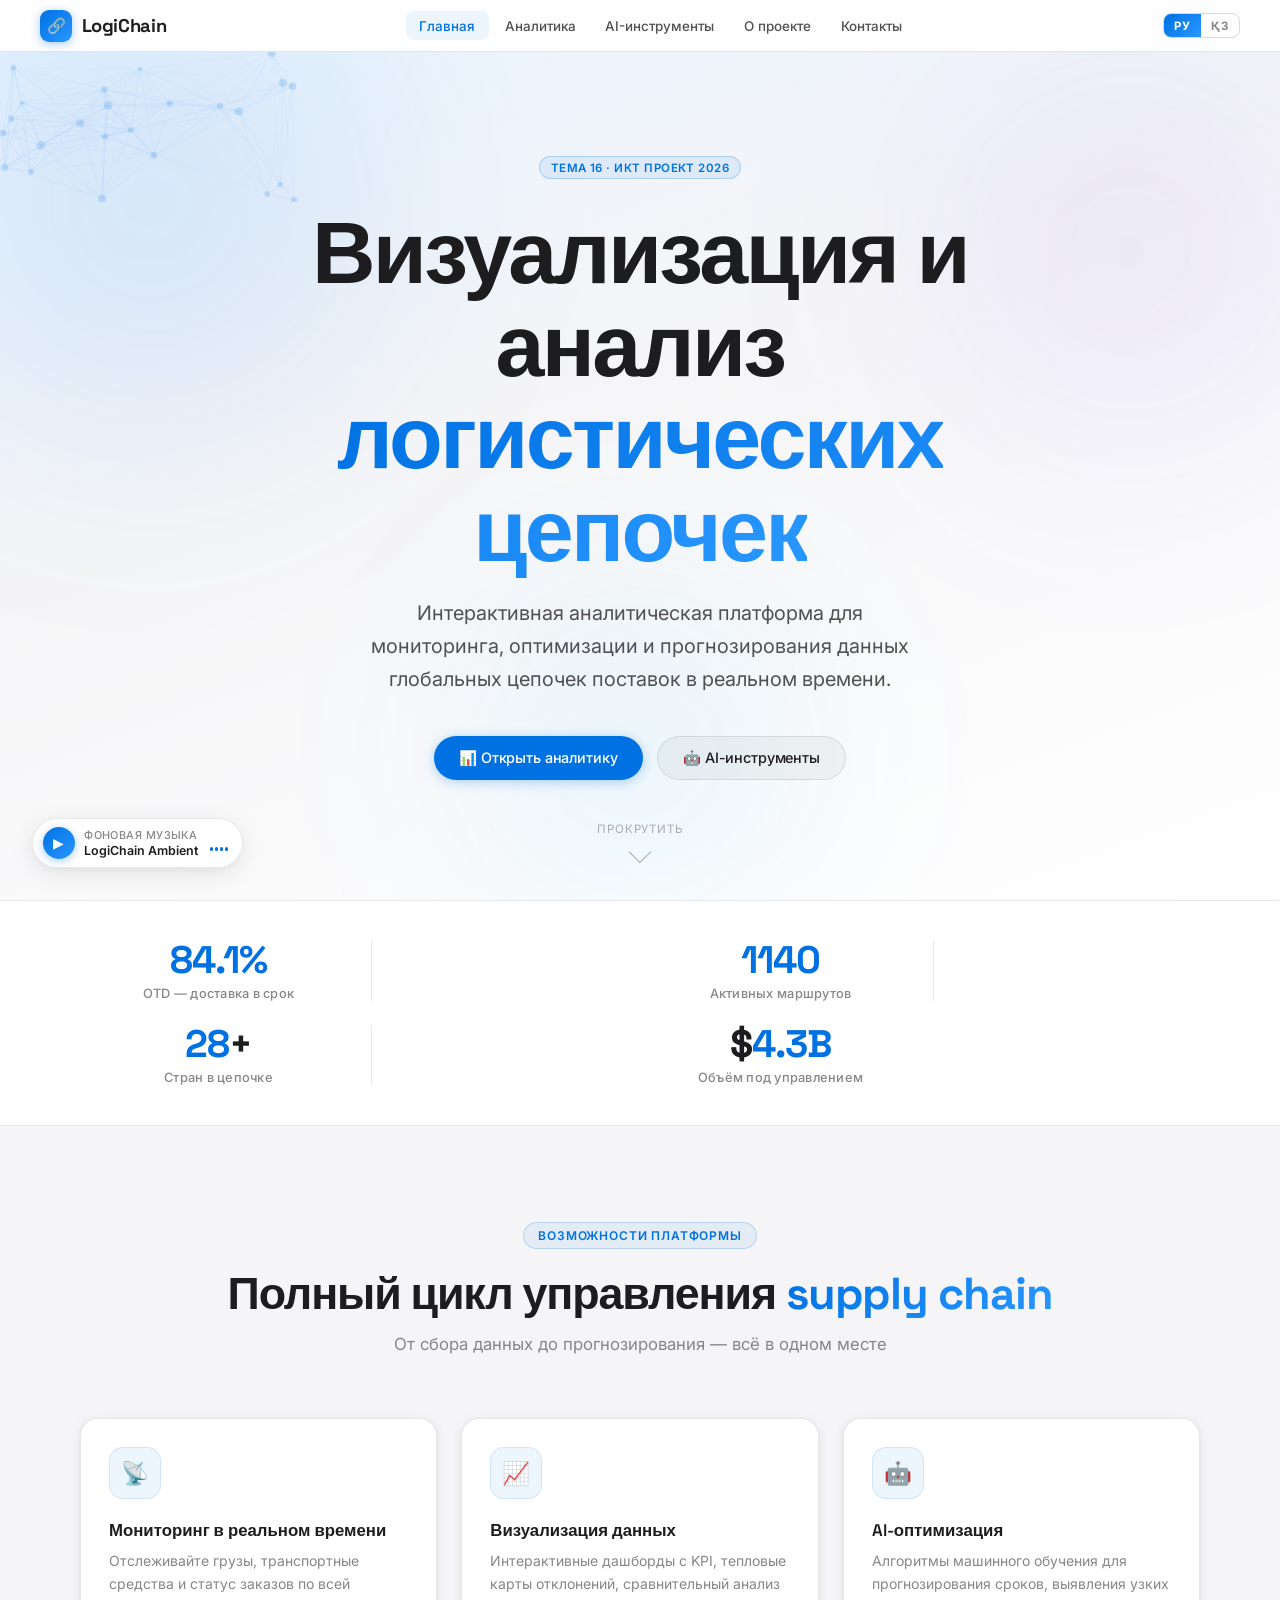
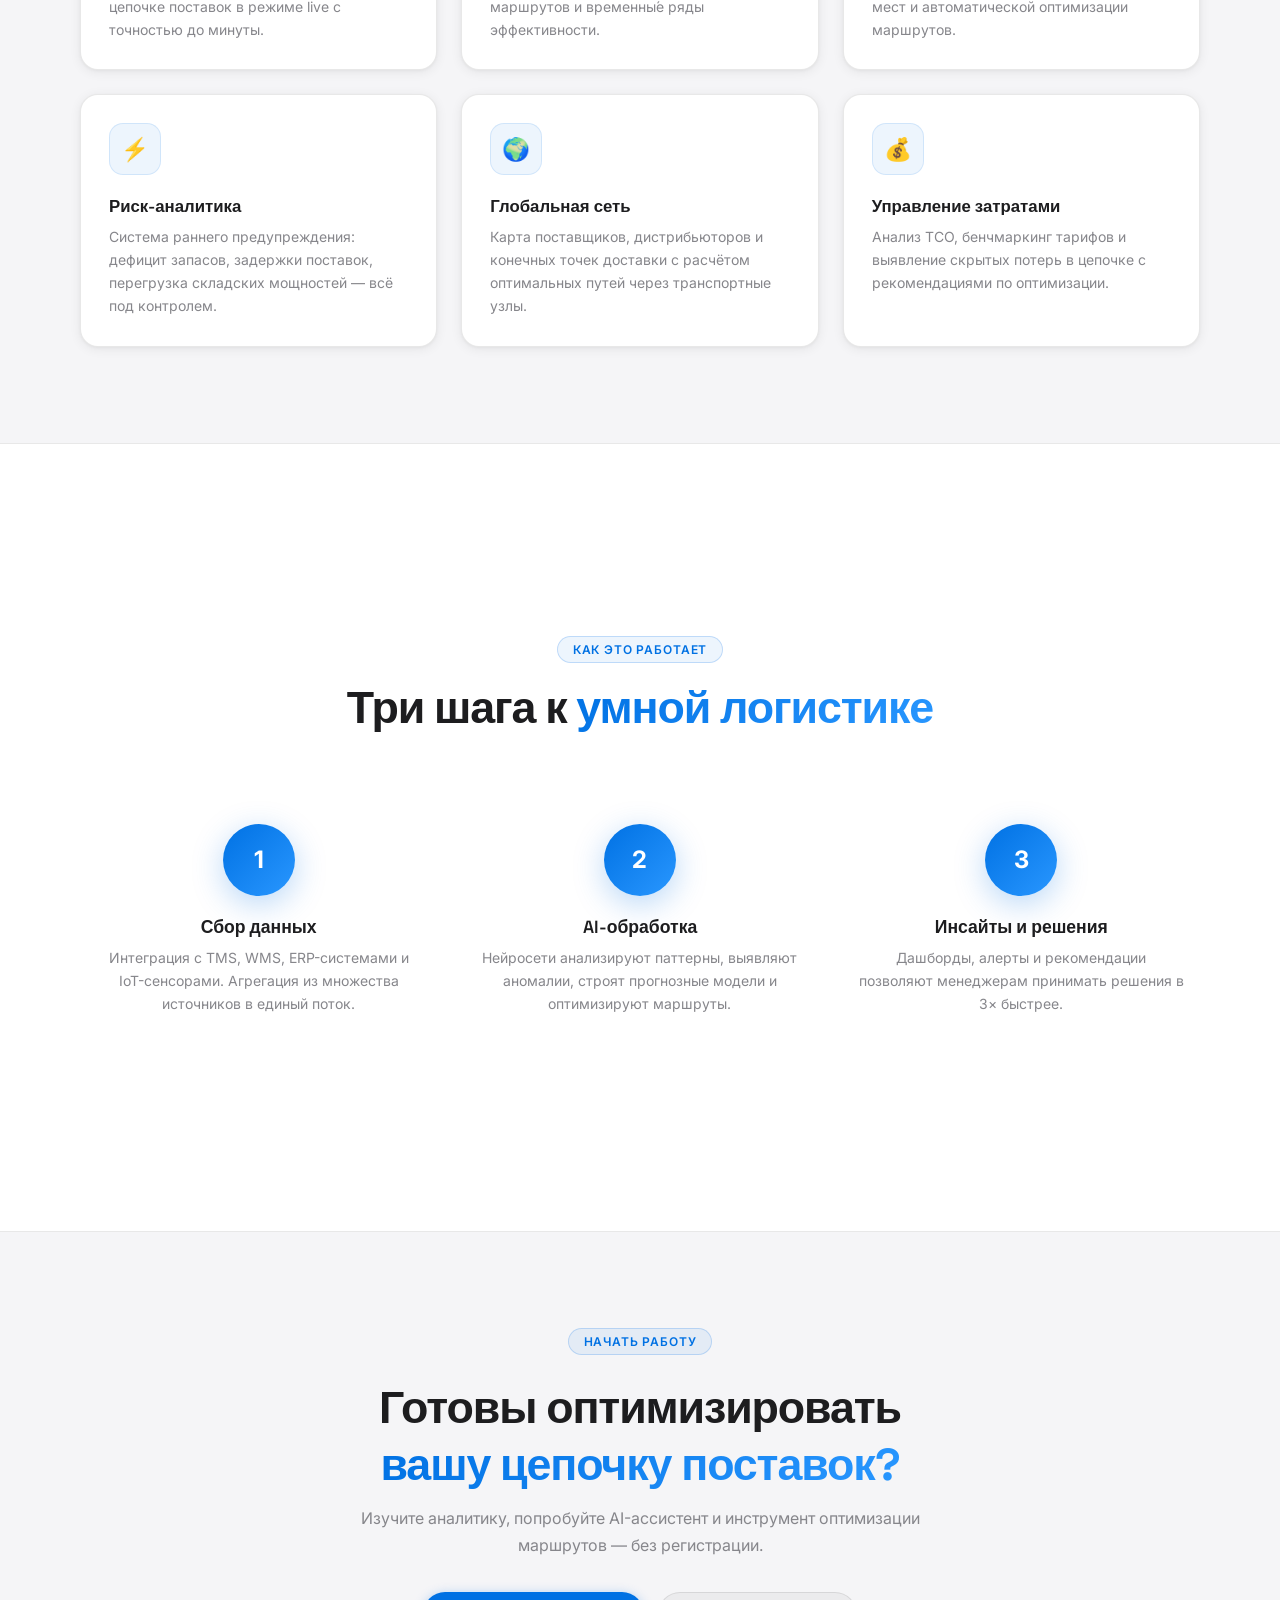
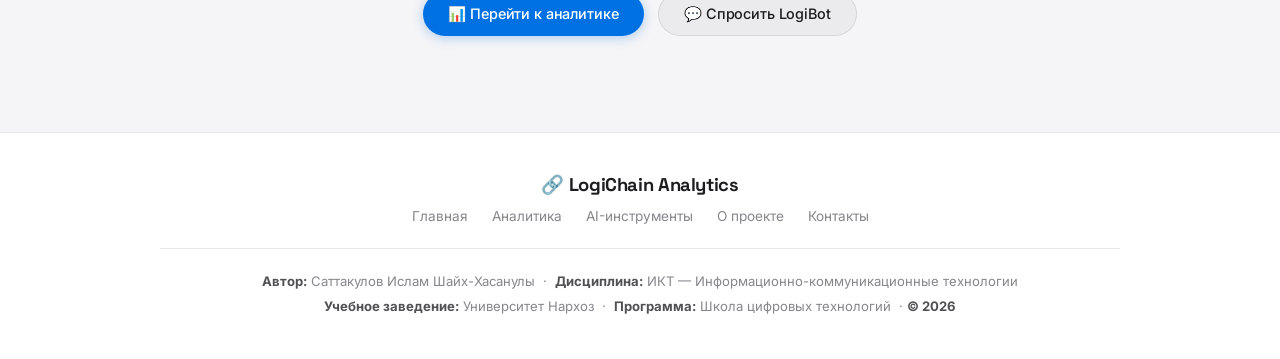
==== commit 620f488c: "Add floating background music player Adds web.mp3 ambient track with an Apple-style floating pill pl" ====
--- a/index.html
+++ b/index.html
@@ -146,6 +146,16 @@
   </div>
 </footer>
 
+<audio id="bg-audio" src="web.mp3" loop preload="none"></audio>
+<div id="music-player">
+  <button id="music-btn" title="Музыка">▶</button>
+  <div class="music-info">
+    <div class="music-label">Фоновая музыка</div>
+    <div class="music-track">LogiChain Ambient</div>
+  </div>
+  <div class="music-waves"><span></span><span></span><span></span><span></span></div>
+</div>
+
 <button id="back-top" style="position:fixed;bottom:2rem;right:2rem;width:44px;height:44px;border-radius:50%;background:var(--grad);border:none;color:white;font-size:1.1rem;cursor:pointer;z-index:999;opacity:0;pointer-events:none;transition:opacity 0.3s;box-shadow:var(--shadow-blue);">↑</button>
 
 <script src="main.js"></script>
--- a/style.css
+++ b/style.css
@@ -601,3 +601,92 @@
   header { height:48px; }
   main { padding-top:48px; }
 }
+
+/* ── MUSIC PLAYER ────────────────────────────────────────── */
+#music-player {
+  position: fixed;
+  bottom: 2rem;
+  left: 2rem;
+  z-index: 998;
+  display: flex;
+  align-items: center;
+  gap: 0.6rem;
+  padding: 0.5rem 0.9rem 0.5rem 0.6rem;
+  background: rgba(255,255,255,0.88);
+  backdrop-filter: saturate(180%) blur(20px);
+  -webkit-backdrop-filter: saturate(180%) blur(20px);
+  border: 1px solid rgba(0,0,0,0.09);
+  border-radius: 980px;
+  box-shadow: var(--shadow);
+  transition: box-shadow 0.3s var(--ease), transform 0.3s var(--spring);
+  cursor: default;
+  user-select: none;
+}
+#music-player:hover {
+  box-shadow: var(--shadow-lg);
+  transform: translateY(-2px);
+}
+
+#music-btn {
+  width: 32px; height: 32px;
+  border-radius: 50%;
+  border: none;
+  background: var(--grad);
+  color: white;
+  font-size: 0.85rem;
+  cursor: pointer;
+  display: flex; align-items: center; justify-content: center;
+  flex-shrink: 0;
+  transition: transform 0.2s var(--spring), box-shadow 0.2s;
+  box-shadow: 0 2px 8px rgba(0,113,227,0.35);
+}
+#music-btn:hover { transform: scale(1.1); box-shadow: var(--shadow-blue); }
+#music-btn:active { transform: scale(0.95); }
+
+.music-info {
+  display: flex;
+  flex-direction: column;
+  gap: 0.05rem;
+  overflow: hidden;
+  max-width: 130px;
+}
+.music-label {
+  font-size: 0.68rem;
+  color: var(--text-3);
+  letter-spacing: 0.04em;
+  text-transform: uppercase;
+  font-weight: 500;
+}
+.music-track {
+  font-size: 0.78rem;
+  font-weight: 600;
+  color: var(--text);
+  white-space: nowrap;
+  overflow: hidden;
+  text-overflow: ellipsis;
+}
+
+.music-waves {
+  display: flex;
+  align-items: flex-end;
+  gap: 2px;
+  height: 16px;
+  margin-left: 2px;
+}
+.music-waves span {
+  display: block;
+  width: 3px;
+  border-radius: 2px;
+  background: var(--blue);
+  height: 4px;
+  transition: height 0.2s;
+}
+#music-player.playing .music-waves span:nth-child(1) { animation: wave 0.8s ease-in-out infinite; }
+#music-player.playing .music-waves span:nth-child(2) { animation: wave 0.8s ease-in-out 0.15s infinite; }
+#music-player.playing .music-waves span:nth-child(3) { animation: wave 0.8s ease-in-out 0.3s infinite; }
+#music-player.playing .music-waves span:nth-child(4) { animation: wave 0.8s ease-in-out 0.1s infinite; }
+
+@keyframes wave {
+  0%,100% { height: 4px; }
+  50%      { height: 14px; }
+}
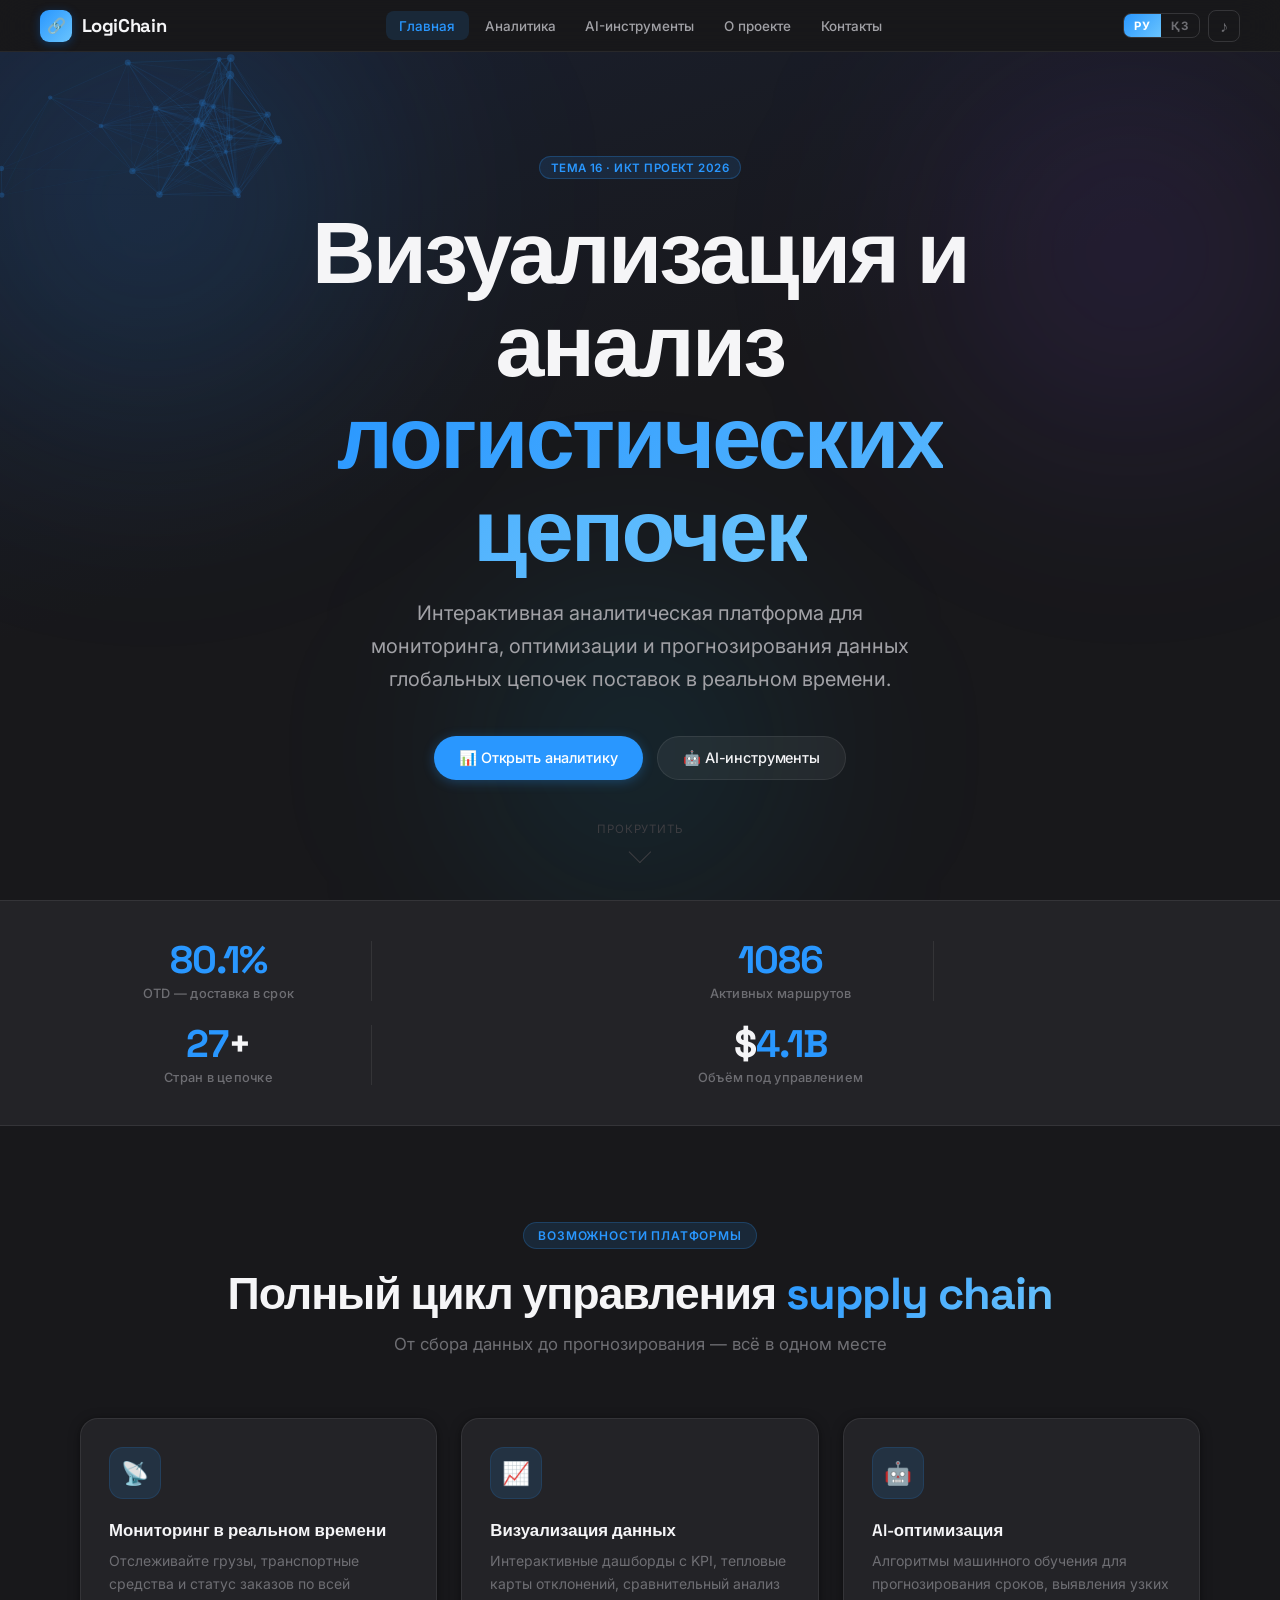
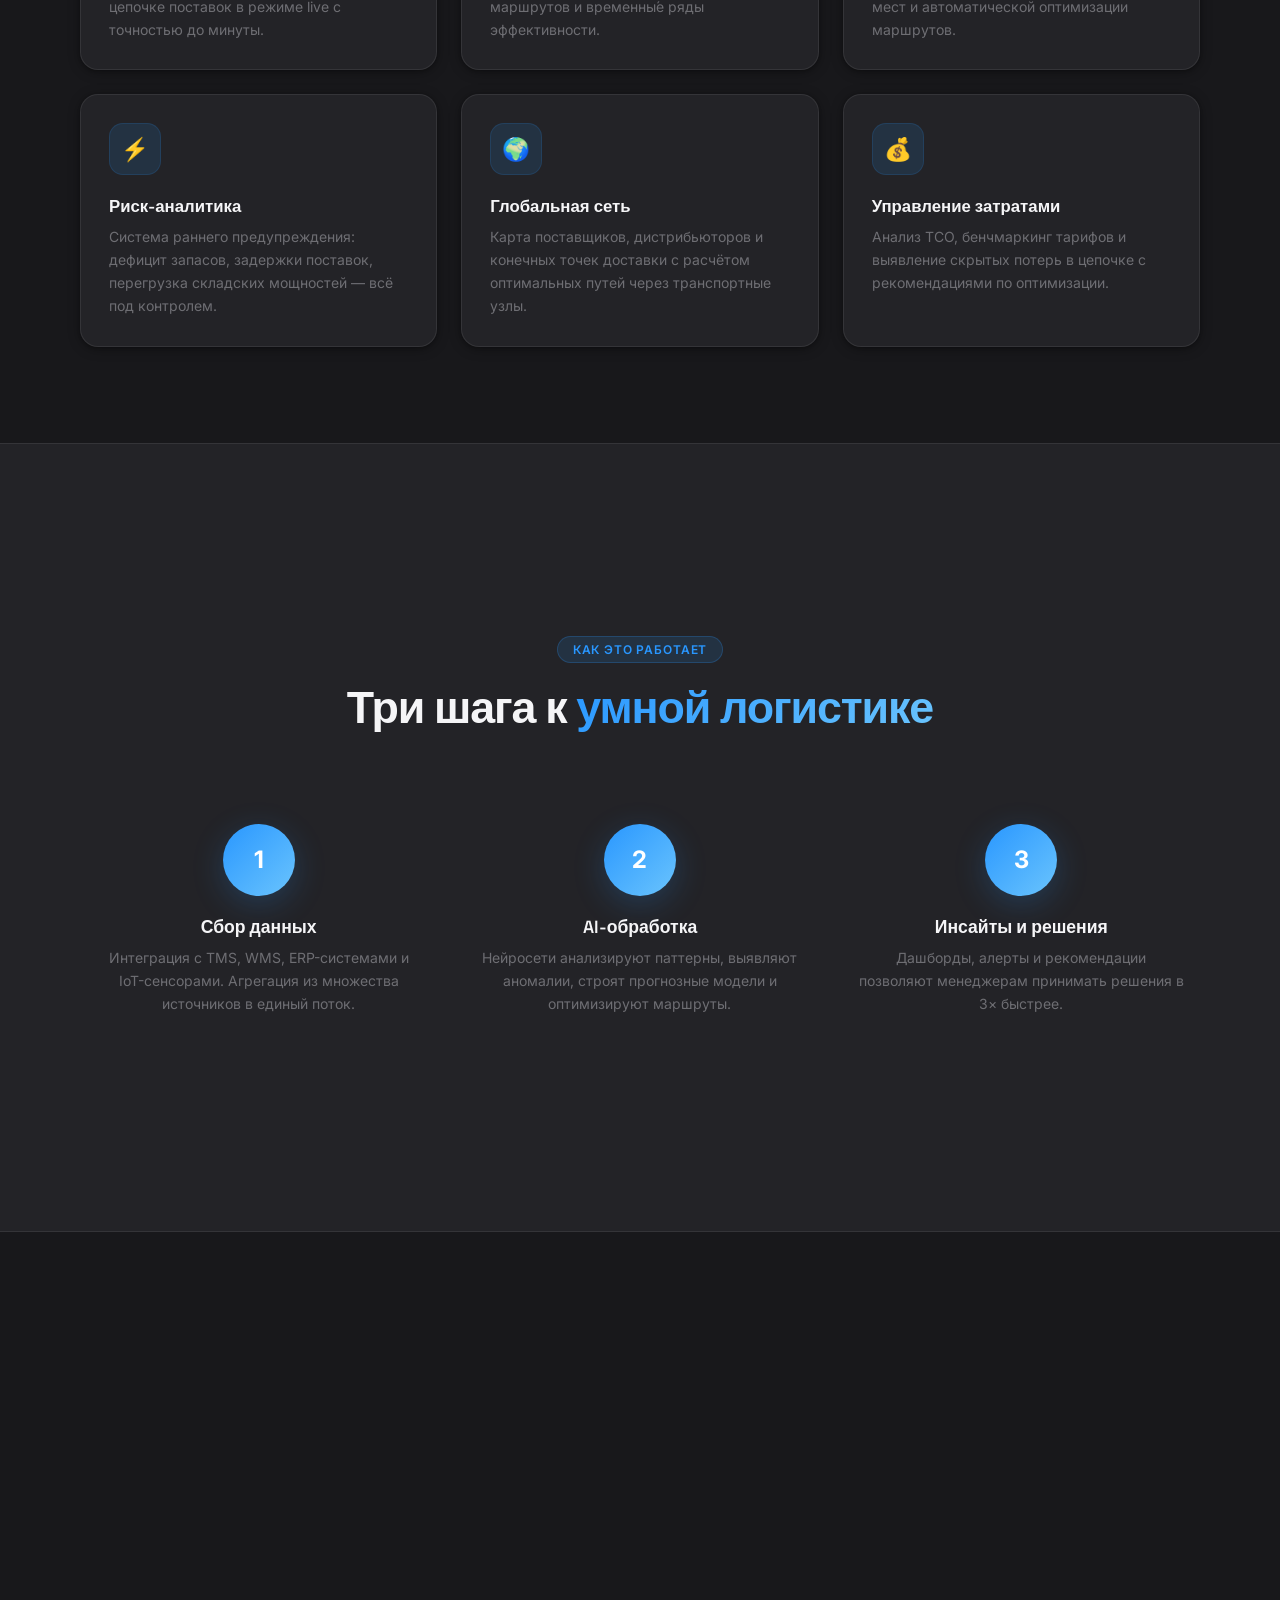
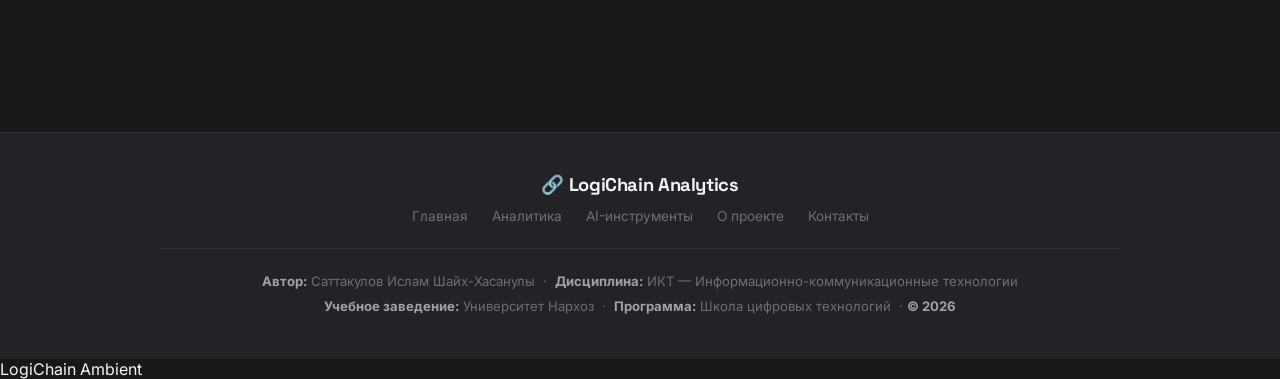
==== commit c5b03fd4: "Move music button to header next to RU/KZ, autoplay by default Replaces the floating bottom-left mus" ====
--- a/index.html
+++ b/index.html
@@ -147,10 +147,6 @@
 </footer>
 
 <audio id="bg-audio" src="web.mp3" loop preload="none"></audio>
-<div id="music-player">
-  <button id="music-btn" title="Музыка">▶</button>
-  <div class="music-info">
-    <div class="music-label">Фоновая музыка</div>
     <div class="music-track">LogiChain Ambient</div>
   </div>
   <div class="music-waves"><span></span><span></span><span></span><span></span></div>
--- a/style.css
+++ b/style.css
@@ -2,39 +2,39 @@
 
 /* ── Variables ─────────────────────────────────────────────── */
 :root {
-  --bg:          #f5f5f7;
-  --surface:     #ffffff;
-  --surface-alt: #fafafa;
-  --card:        #ffffff;
-  --border:      rgba(0,0,0,0.09);
-  --border-med:  rgba(0,0,0,0.14);
-
-  --blue:        #0071e3;
-  --blue-dim:    rgba(0,113,227,0.07);
-  --blue-mid:    rgba(0,113,227,0.14);
-  --blue-hover:  #0077ed;
-  --green:       #34c759;
-  --green-dim:   rgba(52,199,89,0.1);
-  --orange:      #ff9500;
-  --orange-dim:  rgba(255,149,0,0.1);
-  --red:         #ff3b30;
-  --red-dim:     rgba(255,59,48,0.1);
-  --purple:      #af52de;
-  --purple-dim:  rgba(175,82,222,0.08);
-
-  --text:        #1d1d1f;
-  --text-2:      #515154;
-  --text-3:      #86868b;
-  --text-4:      #ababaf;
-
-  --grad:        linear-gradient(135deg, #0071e3 0%, #2997ff 100%);
-  --grad-hero:   linear-gradient(160deg, #e8f4ff 0%, #f5f5f7 40%, #fff 100%);
-
-  --shadow-xs:   0 1px 3px rgba(0,0,0,0.06);
-  --shadow-sm:   0 2px 12px rgba(0,0,0,0.07), 0 1px 3px rgba(0,0,0,0.04);
-  --shadow:      0 6px 24px rgba(0,0,0,0.09), 0 2px 6px rgba(0,0,0,0.04);
-  --shadow-lg:   0 20px 60px rgba(0,0,0,0.12), 0 6px 20px rgba(0,0,0,0.06);
-  --shadow-blue: 0 8px 32px rgba(0,113,227,0.28);
+  --bg:          #18181b;
+  --surface:     #232327;
+  --surface-alt: #1e1e22;
+  --card:        #232327;
+  --border:      rgba(255,255,255,0.08);
+  --border-med:  rgba(255,255,255,0.13);
+
+  --blue:        #2997ff;
+  --blue-dim:    rgba(41,151,255,0.13);
+  --blue-mid:    rgba(41,151,255,0.22);
+  --blue-hover:  #3aa8ff;
+  --green:       #32d74b;
+  --green-dim:   rgba(50,215,75,0.13);
+  --orange:      #ff9f0a;
+  --orange-dim:  rgba(255,159,10,0.13);
+  --red:         #ff453a;
+  --red-dim:     rgba(255,69,58,0.13);
+  --purple:      #bf5af2;
+  --purple-dim:  rgba(191,90,242,0.11);
+
+  --text:        #f5f5f7;
+  --text-2:      #a1a1a6;
+  --text-3:      #6e6e73;
+  --text-4:      #3d3d41;
+
+  --grad:        linear-gradient(135deg, #2997ff 0%, #6ac4fd 100%);
+  --grad-hero:   linear-gradient(160deg, #1a2030 0%, #18181b 45%, #18181b 100%);
+
+  --shadow-xs:   0 1px 3px rgba(0,0,0,0.4);
+  --shadow-sm:   0 2px 12px rgba(0,0,0,0.35), 0 1px 3px rgba(0,0,0,0.2);
+  --shadow:      0 6px 24px rgba(0,0,0,0.45), 0 2px 6px rgba(0,0,0,0.2);
+  --shadow-lg:   0 20px 60px rgba(0,0,0,0.55), 0 6px 20px rgba(0,0,0,0.3);
+  --shadow-blue: 0 8px 32px rgba(41,151,255,0.22);
 
   --radius:    18px;
   --radius-lg: 24px;
@@ -59,17 +59,17 @@
 
 ::-webkit-scrollbar { width: 6px; }
 ::-webkit-scrollbar-track { background: transparent; }
-::-webkit-scrollbar-thumb { background: #c7c7cc; border-radius:3px; }
+::-webkit-scrollbar-thumb { background: #48484d; border-radius:3px; }
 
 /* ── HEADER ─────────────────────────────────────────────────── */
 header {
   position: fixed; top:0; left:0; right:0; z-index:999;
   display: flex; align-items:center; justify-content:space-between;
   padding: 0 2.5rem; height: 52px;
-  background: rgba(255,255,255,0.85);
+  background: rgba(24,24,27,0.88);
   backdrop-filter: saturate(180%) blur(20px);
   -webkit-backdrop-filter: saturate(180%) blur(20px);
-  border-bottom: 1px solid rgba(0,0,0,0.1);
+  border-bottom: 1px solid rgba(255,255,255,0.07);
 }
 
 .logo {
@@ -96,7 +96,7 @@
   font-size:0.84rem; font-weight:500; border-radius:8px;
   transition: all 0.2s var(--ease);
 }
-nav a:hover { color:var(--text); background:rgba(0,0,0,0.05); }
+nav a:hover { color:var(--text); background:rgba(255,255,255,0.07); }
 nav a.active { color:var(--blue); background:var(--blue-dim); }
 
 /* ── LANG TOGGLE ──────────────────────────────────────────── */
@@ -111,7 +111,7 @@
   cursor:pointer; transition:all 0.2s var(--ease);
   font-family:'Inter',sans-serif; letter-spacing:0.06em;
 }
-.lang-btn:hover { color:var(--text); background:rgba(0,0,0,0.05); }
+.lang-btn:hover { color:var(--text); background:rgba(255,255,255,0.07); }
 .lang-btn.active { background:var(--grad); color:white; }
 
 /* ── MAIN ───────────────────────────────────────────────────── */
@@ -136,19 +136,19 @@
 }
 .blob-1 {
   width:700px; height:700px;
-  background:radial-gradient(circle, rgba(0,113,227,0.13) 0%, transparent 70%);
+  background:radial-gradient(circle, rgba(41,151,255,0.18) 0%, transparent 70%);
   top:-200px; left:-200px;
   animation:blobFloat1 16s ease-in-out infinite;
 }
 .blob-2 {
   width:600px; height:600px;
-  background:radial-gradient(circle, rgba(120,80,255,0.10) 0%, transparent 70%);
+  background:radial-gradient(circle, rgba(140,80,255,0.15) 0%, transparent 70%);
   top:-100px; right:-150px;
   animation:blobFloat2 12s ease-in-out infinite;
 }
 .blob-3 {
   width:500px; height:500px;
-  background:radial-gradient(circle, rgba(0,180,255,0.09) 0%, transparent 70%);
+  background:radial-gradient(circle, rgba(0,200,255,0.12) 0%, transparent 70%);
   bottom:-100px; left:30%;
   animation:blobFloat3 18s ease-in-out infinite;
 }
@@ -158,8 +158,8 @@
 .badge {
   display:inline-flex; align-items:center; gap:0.45rem;
   padding:0.38rem 1rem;
-  background:rgba(0,113,227,0.08);
-  border:1px solid rgba(0,113,227,0.22);
+  background:rgba(41,151,255,0.12);
+  border:1px solid rgba(41,151,255,0.25);
   border-radius:100px; font-size:0.8rem; color:var(--blue);
   font-weight:600; letter-spacing:0.04em; text-transform:uppercase;
   margin-bottom:1.75rem;
@@ -229,7 +229,7 @@
 .section-head { text-align:center; margin-bottom:4rem; }
 .section-label {
   display:inline-block; padding:0.32rem 0.9rem;
-  background:var(--blue-dim); border:1px solid rgba(0,113,227,0.2);
+  background:var(--blue-dim); border:1px solid rgba(41,151,255,0.22);
   border-radius:100px; font-size:0.75rem; color:var(--blue);
   font-weight:600; letter-spacing:0.07em; text-transform:uppercase; margin-bottom:1rem;
 }
@@ -265,7 +265,7 @@
   width:52px; height:52px; border-radius:14px;
   display:flex; align-items:center; justify-content:center;
   font-size:1.4rem; margin-bottom:1.25rem;
-  background:var(--blue-dim); border:1px solid rgba(0,113,227,0.12);
+  background:var(--blue-dim); border:1px solid rgba(41,151,255,0.14);
 }
 .feature-title {
   font-family:'Space Grotesk',sans-serif;
@@ -322,10 +322,10 @@
 }
 .data-table td {
   padding:0.9rem 1rem; color:var(--text-2);
-  border-bottom:1px solid rgba(0,0,0,0.04);
+  border-bottom:1px solid rgba(255,255,255,0.04);
 }
 .data-table tbody tr { transition:background 0.15s; }
-.data-table tbody tr:hover td { background:rgba(0,113,227,0.03); color:var(--text); }
+.data-table tbody tr:hover td { background:rgba(41,151,255,0.06); color:var(--text); }
 .data-table tbody tr:last-child td { border-bottom:none; }
 
 .badge {
@@ -377,12 +377,12 @@
   box-shadow:0 2px 12px rgba(0,113,227,0.25);
 }
 .msg.bot {
-  align-self:flex-start; background:white; color:var(--text);
+  align-self:flex-start; background:var(--surface); color:var(--text);
   border:1px solid var(--border); border-radius:14px 14px 14px 4px;
   box-shadow:var(--shadow-xs);
 }
 .msg.typing {
-  align-self:flex-start; background:white;
+  align-self:flex-start; background:var(--surface);
   border:1px solid var(--border); border-radius:14px 14px 14px 4px;
 }
 .typing-dots { display:flex; gap:4px; align-items:center; padding:2px 0; }
@@ -405,20 +405,20 @@
 }
 .chat-input:focus {
   border-color:var(--blue);
-  box-shadow:0 0 0 3px rgba(0,113,227,0.12);
+  box-shadow:0 0 0 3px rgba(41,151,255,0.15);
 }
 .chat-send {
   background:var(--grad); border:none; border-radius:10px;
   padding:0.65rem 1.1rem; color:white; cursor:pointer; font-size:1rem;
   transition:transform 0.2s var(--spring), box-shadow 0.2s;
-  box-shadow:0 2px 12px rgba(0,113,227,0.28);
+  box-shadow:0 2px 12px rgba(41,151,255,0.28);
 }
 .chat-send:hover { transform:scale(1.08); box-shadow:var(--shadow-blue); }
 
 .chat-suggestions { display:flex; gap:0.5rem; flex-wrap:wrap; padding:0 0 0.75rem; }
 .suggestion {
   padding:0.3rem 0.8rem; background:var(--blue-dim);
-  border:1px solid rgba(0,113,227,0.2); border-radius:100px;
+  border:1px solid rgba(41,151,255,0.22); border-radius:100px;
   font-size:0.75rem; color:var(--blue); cursor:pointer;
   transition:all 0.2s var(--ease); font-family:'Inter',sans-serif;
 }
@@ -429,7 +429,7 @@
 .progress-meta { display:flex; justify-content:space-between; margin-bottom:0.4rem; }
 .progress-name { font-size:0.85rem; color:var(--text-2); }
 .progress-pct { font-size:0.85rem; color:var(--text); font-weight:600; }
-.progress-bar { height:5px; background:rgba(0,0,0,0.07); border-radius:3px; overflow:hidden; }
+.progress-bar { height:5px; background:rgba(255,255,255,0.08); border-radius:3px; overflow:hidden; }
 .progress-fill { height:100%; border-radius:3px; background:var(--grad); width:0; transition:width 1.5s var(--ease); }
 
 /* ── TECH CHIPS ──────────────────────────────────────────── */
@@ -444,14 +444,14 @@
 
 /* ── AI BLOCK ────────────────────────────────────────────── */
 .ai-block {
-  background:linear-gradient(135deg, rgba(0,113,227,0.04), rgba(80,60,200,0.04));
-  border:1px solid rgba(0,113,227,0.12); border-radius:var(--radius); padding:2rem;
+  background:linear-gradient(135deg, rgba(41,151,255,0.07), rgba(100,80,220,0.07));
+  border:1px solid rgba(41,151,255,0.15); border-radius:var(--radius); padding:2rem;
   position:relative; overflow:hidden;
 }
 .ai-block::before {
   content:''; position:absolute; top:-50px; right:-50px;
   width:200px; height:200px;
-  background:radial-gradient(circle, rgba(0,113,227,0.08), transparent 70%);
+  background:radial-gradient(circle, rgba(41,151,255,0.1), transparent 70%);
   pointer-events:none;
 }
 
@@ -464,7 +464,7 @@
 .info-card:hover { transform:translateY(-2px); box-shadow:var(--shadow); }
 .info-icon {
   width:46px; height:46px; border-radius:12px; flex-shrink:0;
-  background:var(--blue-dim); border:1px solid rgba(0,113,227,0.14);
+  background:var(--blue-dim); border:1px solid rgba(41,151,255,0.18);
   display:flex; align-items:center; justify-content:center; font-size:1.2rem;
 }
 .info-content h4 { font-family:'Space Grotesk',sans-serif; font-size:0.95rem; font-weight:600; color:var(--text); margin-bottom:0.3rem; }
@@ -473,7 +473,7 @@
 /* ── INSIGHT BLOCK ───────────────────────────────────────── */
 .insight-block {
   display:flex; gap:0.75rem; padding:1rem 1.25rem;
-  background:rgba(0,113,227,0.04); border:1px solid rgba(0,113,227,0.1);
+  background:rgba(41,151,255,0.07); border:1px solid rgba(41,151,255,0.14);
   border-radius:12px; margin-bottom:0.75rem; font-size:0.875rem;
   line-height:1.6; color:var(--text-2);
 }
@@ -490,7 +490,7 @@
 }
 .form-input:focus {
   border-color:var(--blue);
-  box-shadow:0 0 0 3px rgba(0,113,227,0.1);
+  box-shadow:0 0 0 3px rgba(41,151,255,0.15);
 }
 textarea.form-input { resize:vertical; min-height:120px; }
 select.form-input { cursor:pointer; }
@@ -506,7 +506,7 @@
 }
 .btn-primary {
   background:var(--blue); color:white;
-  box-shadow:0 2px 12px rgba(0,113,227,0.3);
+  box-shadow:0 2px 12px rgba(41,151,255,0.3);
 }
 .btn-primary:hover {
   background:var(--blue-hover);
@@ -514,10 +514,10 @@
   box-shadow:var(--shadow-blue);
 }
 .btn-outline {
-  background:rgba(0,0,0,0.04); color:var(--text);
+  background:rgba(255,255,255,0.06); color:var(--text);
   border:1px solid var(--border);
 }
-.btn-outline:hover { background:rgba(0,0,0,0.08); border-color:var(--border-med); }
+.btn-outline:hover { background:rgba(255,255,255,0.11); border-color:var(--border-med); }
 .btn-sm { padding:0.5rem 1.1rem; font-size:0.82rem; }
 .btn-full { width:100%; justify-content:center; }
 
@@ -602,91 +602,19 @@
   main { padding-top:48px; }
 }
 
-/* ── MUSIC PLAYER ────────────────────────────────────────── */
-#music-player {
-  position: fixed;
-  bottom: 2rem;
-  left: 2rem;
-  z-index: 998;
-  display: flex;
-  align-items: center;
-  gap: 0.6rem;
-  padding: 0.5rem 0.9rem 0.5rem 0.6rem;
-  background: rgba(255,255,255,0.88);
-  backdrop-filter: saturate(180%) blur(20px);
-  -webkit-backdrop-filter: saturate(180%) blur(20px);
-  border: 1px solid rgba(0,0,0,0.09);
-  border-radius: 980px;
-  box-shadow: var(--shadow);
-  transition: box-shadow 0.3s var(--ease), transform 0.3s var(--spring);
-  cursor: default;
-  user-select: none;
-}
-#music-player:hover {
-  box-shadow: var(--shadow-lg);
-  transform: translateY(-2px);
-}
-
-#music-btn {
+/* ── HEADER CONTROLS (lang + music) ─────────────────────────── */
+.header-controls {
+  display: flex; align-items: center; gap: 0.5rem; flex-shrink: 0;
+}
+
+.music-header-btn {
   width: 32px; height: 32px;
-  border-radius: 50%;
-  border: none;
-  background: var(--grad);
-  color: white;
-  font-size: 0.85rem;
-  cursor: pointer;
+  border-radius: 8px; border: 1px solid var(--border-med);
+  background: none; color: var(--text-3);
+  font-size: 1rem; line-height: 1; cursor: pointer;
   display: flex; align-items: center; justify-content: center;
-  flex-shrink: 0;
-  transition: transform 0.2s var(--spring), box-shadow 0.2s;
-  box-shadow: 0 2px 8px rgba(0,113,227,0.35);
-}
-#music-btn:hover { transform: scale(1.1); box-shadow: var(--shadow-blue); }
-#music-btn:active { transform: scale(0.95); }
-
-.music-info {
-  display: flex;
-  flex-direction: column;
-  gap: 0.05rem;
-  overflow: hidden;
-  max-width: 130px;
-}
-.music-label {
-  font-size: 0.68rem;
-  color: var(--text-3);
-  letter-spacing: 0.04em;
-  text-transform: uppercase;
-  font-weight: 500;
-}
-.music-track {
-  font-size: 0.78rem;
-  font-weight: 600;
-  color: var(--text);
-  white-space: nowrap;
-  overflow: hidden;
-  text-overflow: ellipsis;
-}
-
-.music-waves {
-  display: flex;
-  align-items: flex-end;
-  gap: 2px;
-  height: 16px;
-  margin-left: 2px;
-}
-.music-waves span {
-  display: block;
-  width: 3px;
-  border-radius: 2px;
-  background: var(--blue);
-  height: 4px;
-  transition: height 0.2s;
-}
-#music-player.playing .music-waves span:nth-child(1) { animation: wave 0.8s ease-in-out infinite; }
-#music-player.playing .music-waves span:nth-child(2) { animation: wave 0.8s ease-in-out 0.15s infinite; }
-#music-player.playing .music-waves span:nth-child(3) { animation: wave 0.8s ease-in-out 0.3s infinite; }
-#music-player.playing .music-waves span:nth-child(4) { animation: wave 0.8s ease-in-out 0.1s infinite; }
-
-@keyframes wave {
-  0%,100% { height: 4px; }
-  50%      { height: 14px; }
-}
+  transition: all 0.2s var(--ease);
+  font-family: inherit;
+}
+.music-header-btn:hover { color: var(--text); background: rgba(255,255,255,0.07); }
+.music-header-btn.playing { color: var(--blue); border-color: var(--blue); }
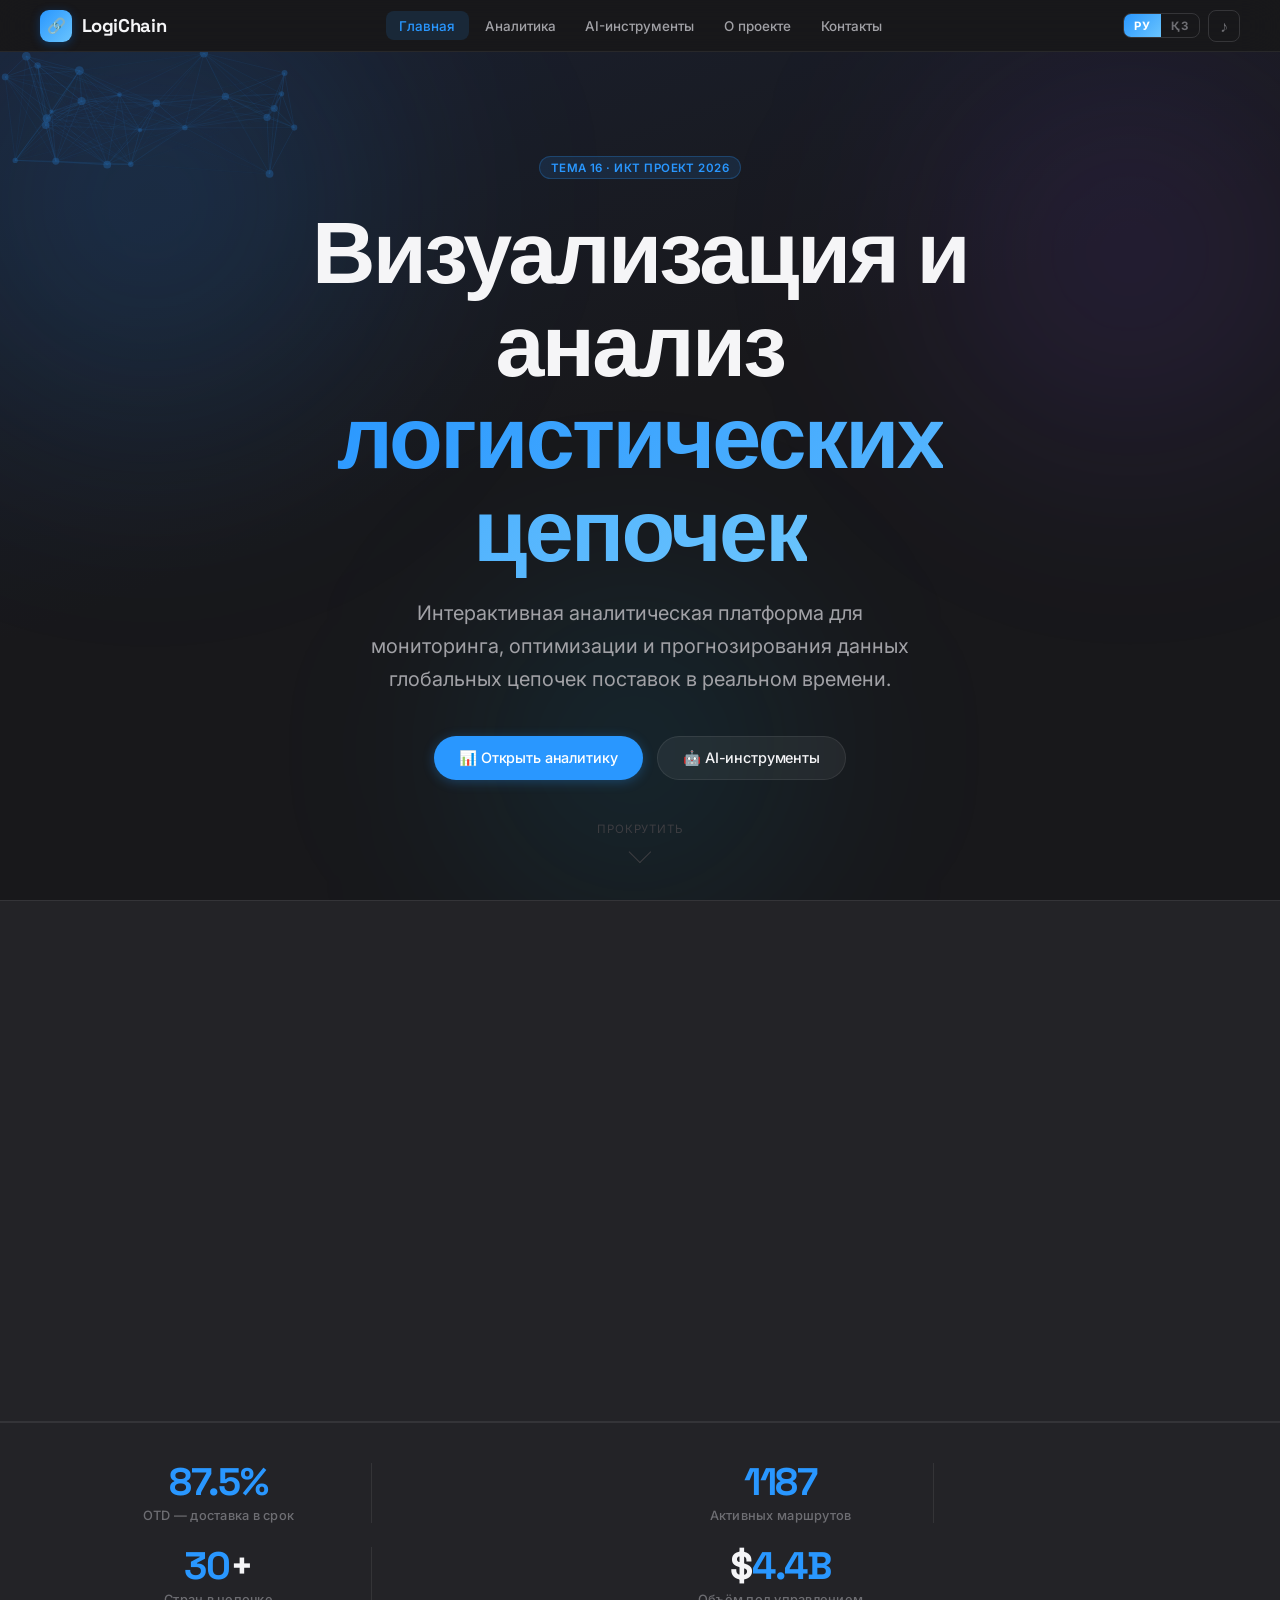
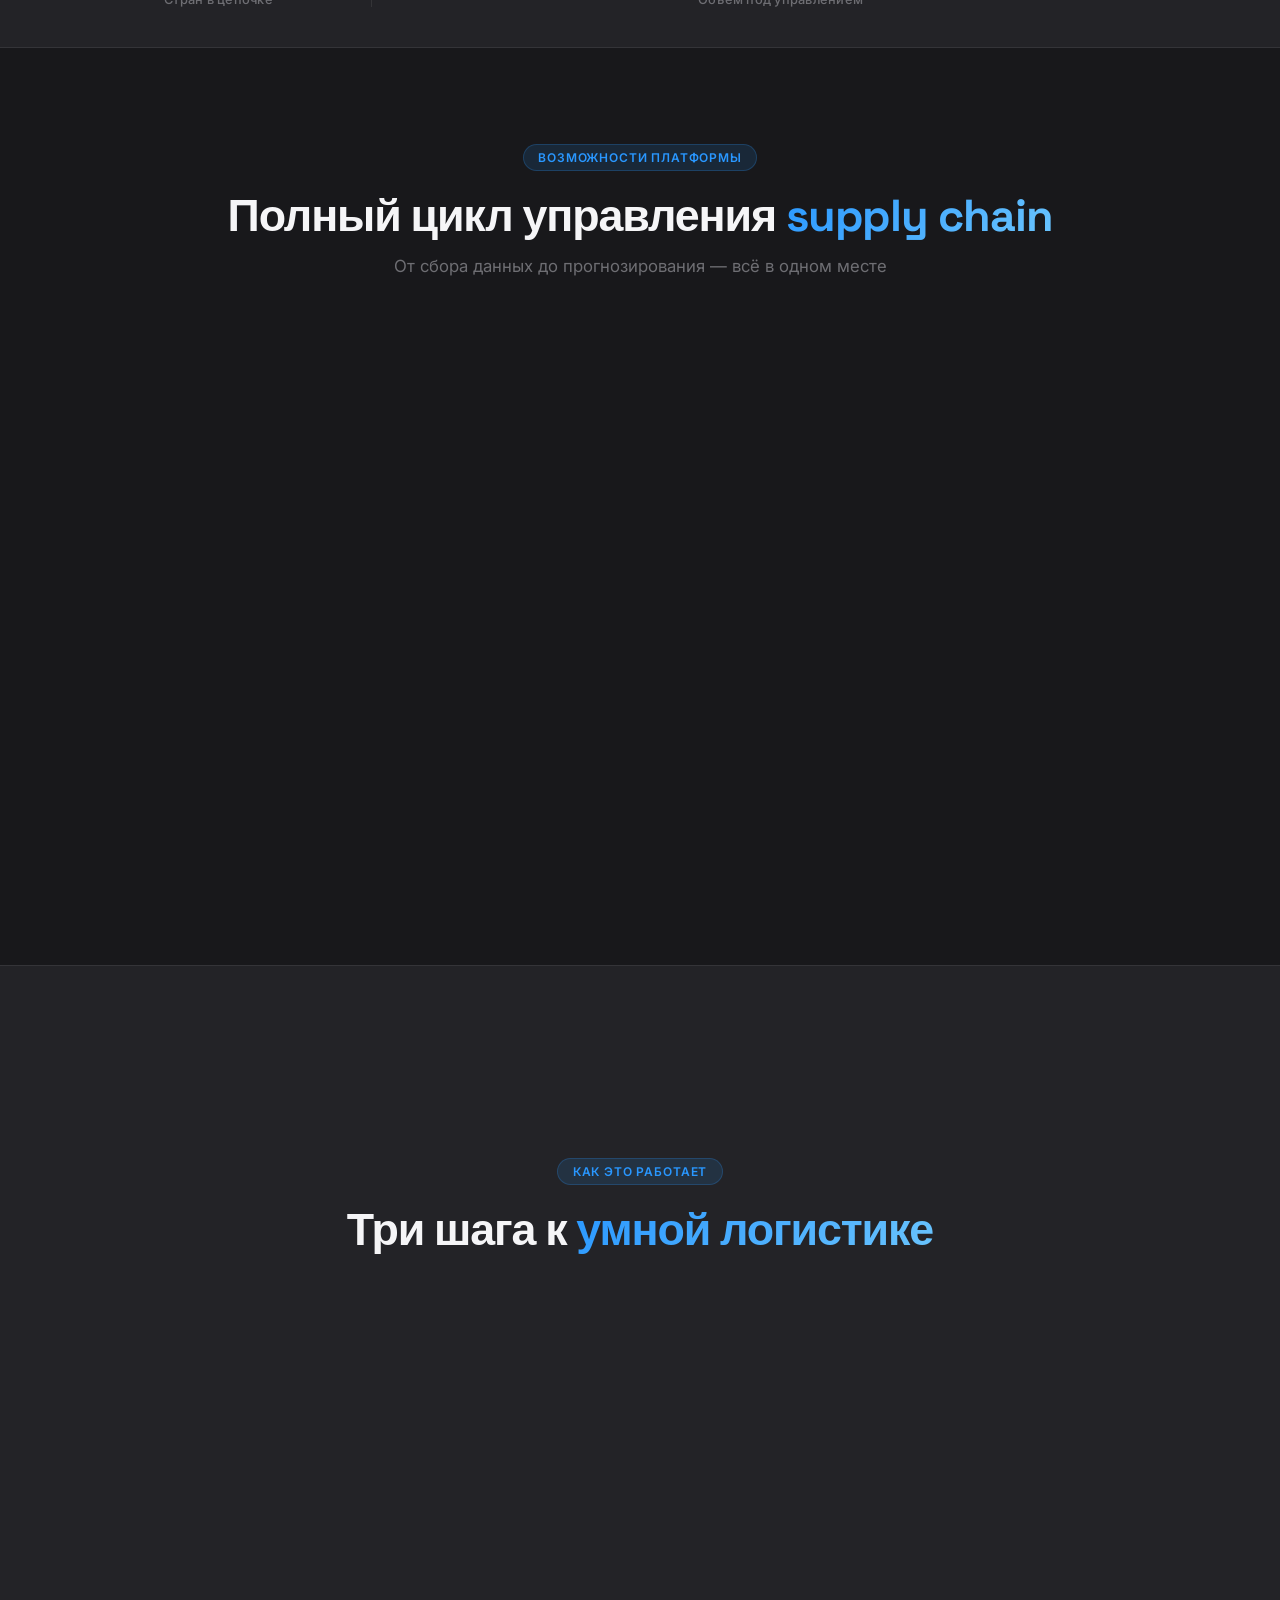
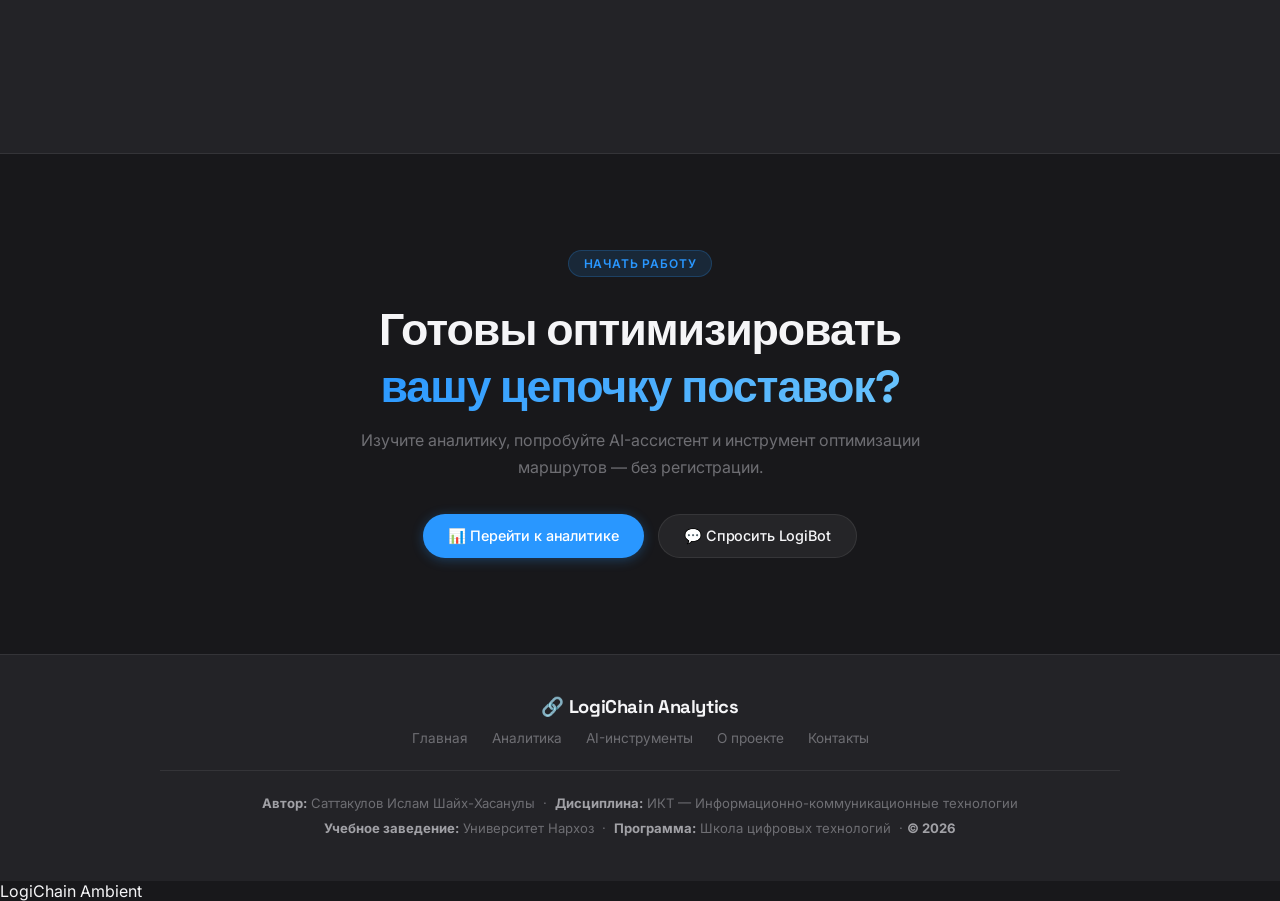
==== commit 99fc2710: "Add videos, fix missing KZ translations - avatar.mp4 embedded on index.html between hero and stats b" ====
--- a/index.html
+++ b/index.html
@@ -48,6 +48,11 @@
     </div>
     <div class="hero-scroll"><span>Прокрутить</span><div class="scroll-arrow"></div></div>
   </section>
+
+  <!-- VIDEO INTRO -->
+  <div class="video-section reveal">
+    <video class="hero-video" src="avatar.mp4" autoplay muted loop playsinline></video>
+  </div>
 
   <div class="stats-bar">
     <div class="stats-grid">
@@ -119,7 +124,7 @@
     <div style="max-width:600px;margin:0 auto;" class="reveal">
       <div class="section-label">Начать работу</div>
       <h2 class="section-title" style="margin-top:0.5rem;">Готовы оптимизировать<br><span class="grad-text">вашу цепочку поставок?</span></h2>
-      <p style="color:var(--text-3);margin-bottom:2rem;font-size:1rem;line-height:1.7;">Изучите аналитику, попробуйте AI-ассистент и инструмент оптимизации маршрутов — без регистрации.</p>
+      <p id="cta-desc" style="color:var(--text-3);margin-bottom:2rem;font-size:1rem;line-height:1.7;">Изучите аналитику, попробуйте AI-ассистент и инструмент оптимизации маршрутов — без регистрации.</p>
       <div class="hero-btns" style="position:static;transform:none;">
         <a href="analytics.html" class="btn btn-primary">📊 Перейти к аналитике</a>
         <a href="ai-tools.html"  class="btn btn-outline">💬 Спросить LogiBot</a>
--- a/style.css
+++ b/style.css
@@ -602,6 +602,21 @@
   main { padding-top:48px; }
 }
 
+/* ── VIDEO ───────────────────────────────────────────────────── */
+.video-section {
+  width: 100%;
+  background: var(--surface);
+  border-top: 1px solid var(--border);
+  border-bottom: 1px solid var(--border);
+  overflow: hidden;
+}
+.hero-video {
+  width: 100%;
+  max-height: 520px;
+  object-fit: cover;
+  display: block;
+}
+
 /* ── HEADER CONTROLS (lang + music) ─────────────────────────── */
 .header-controls {
   display: flex; align-items: center; gap: 0.5rem; flex-shrink: 0;
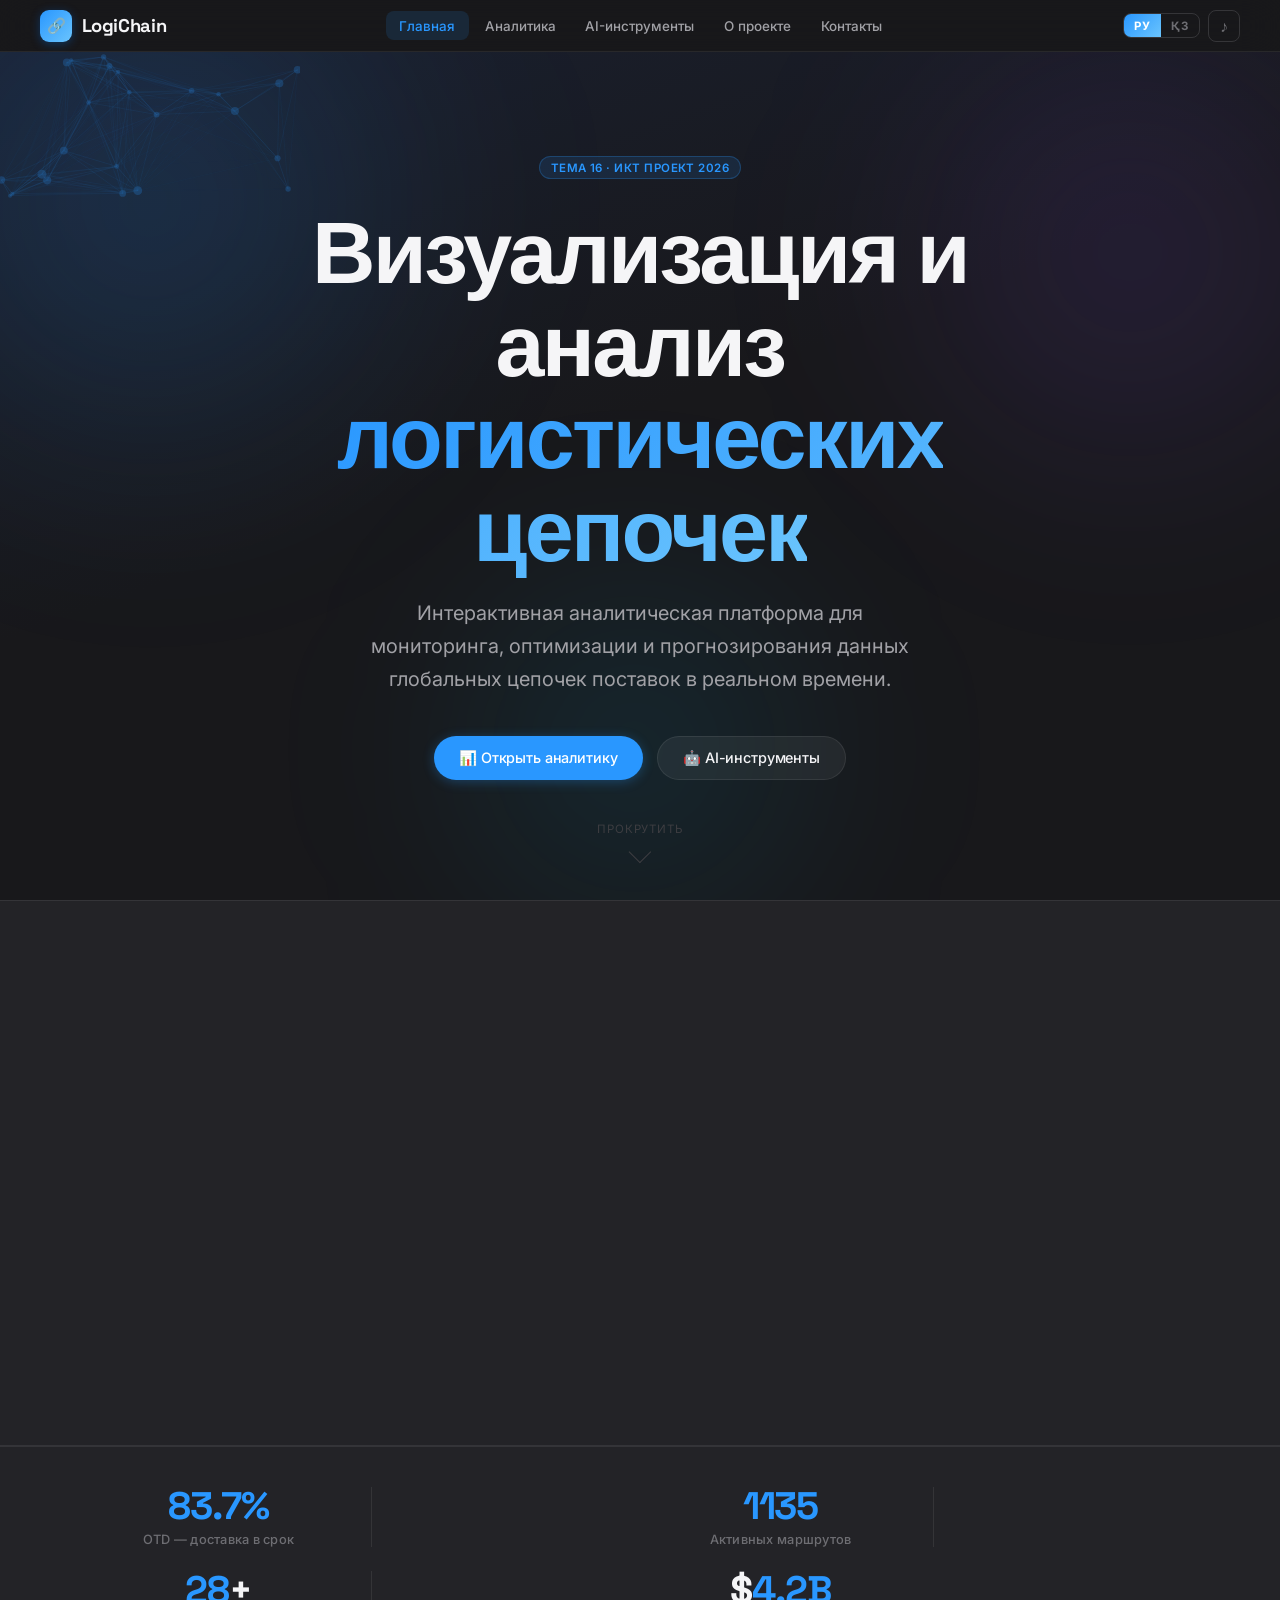
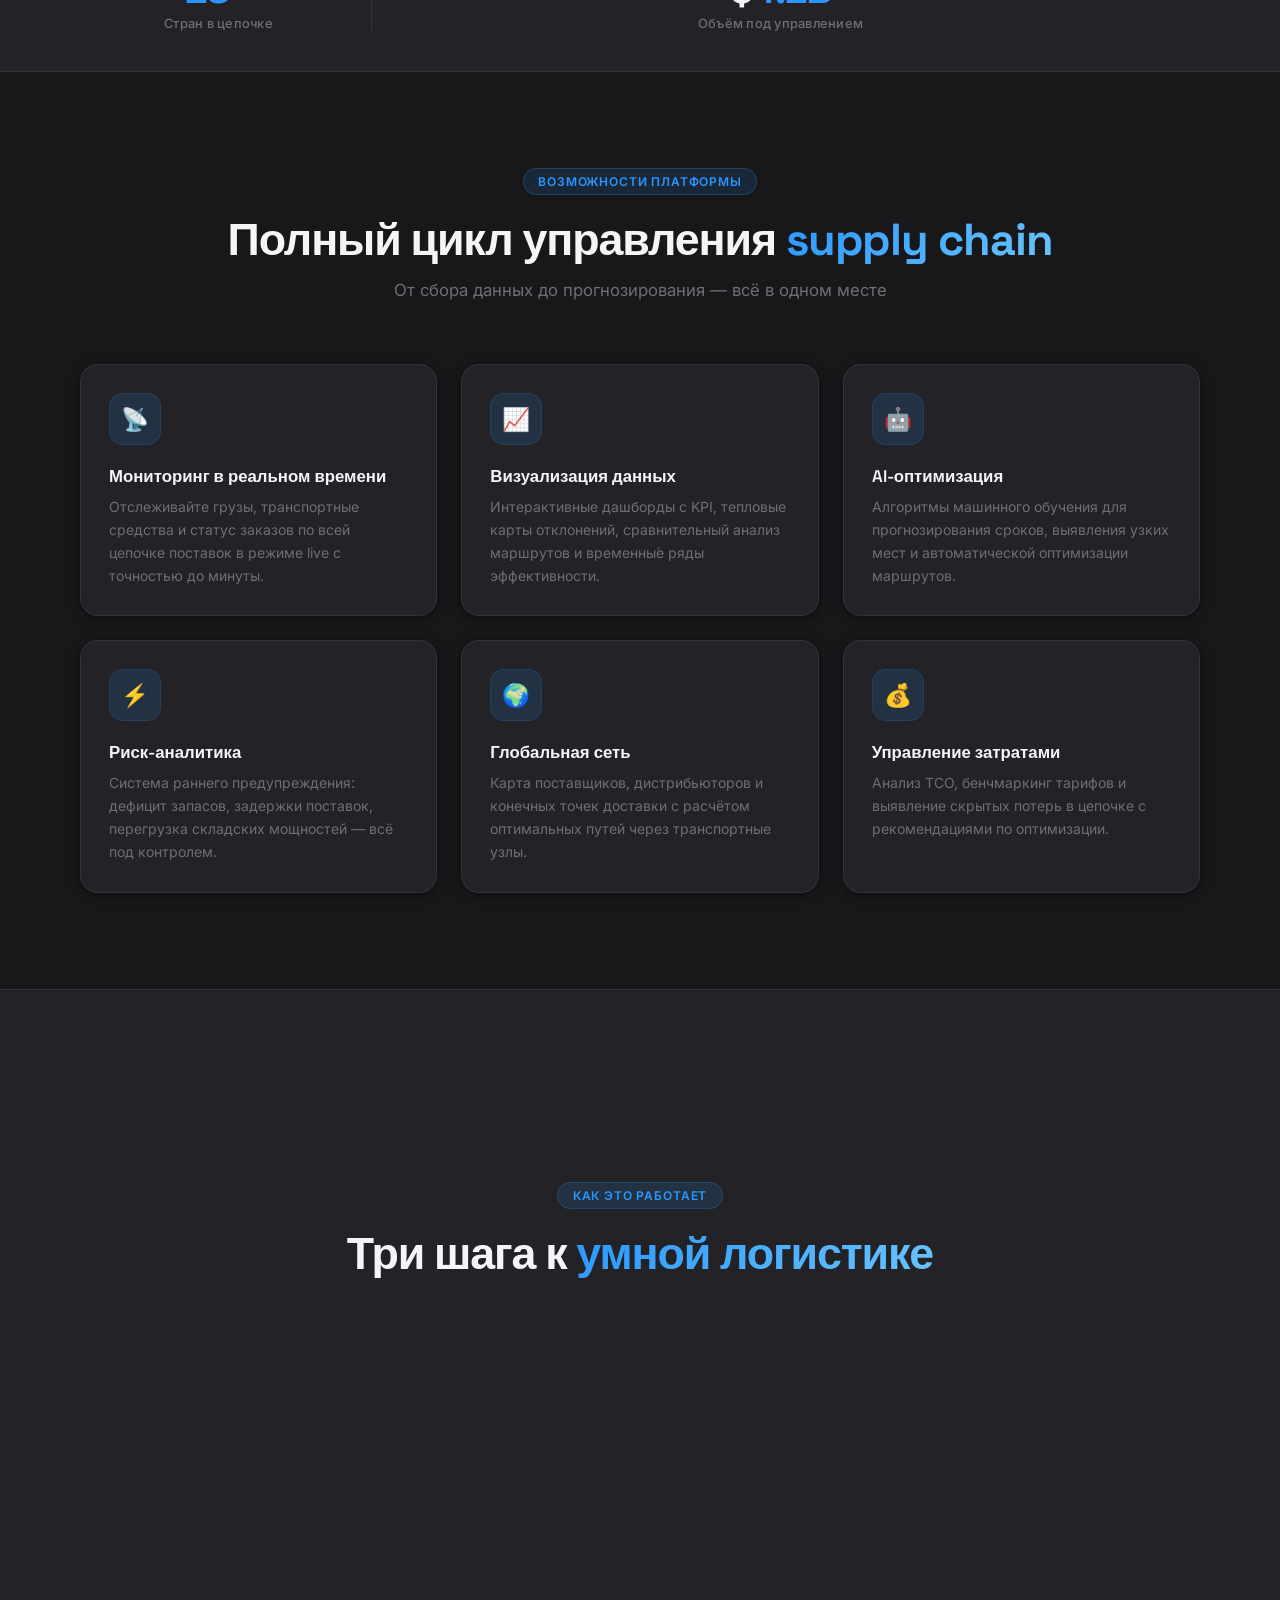
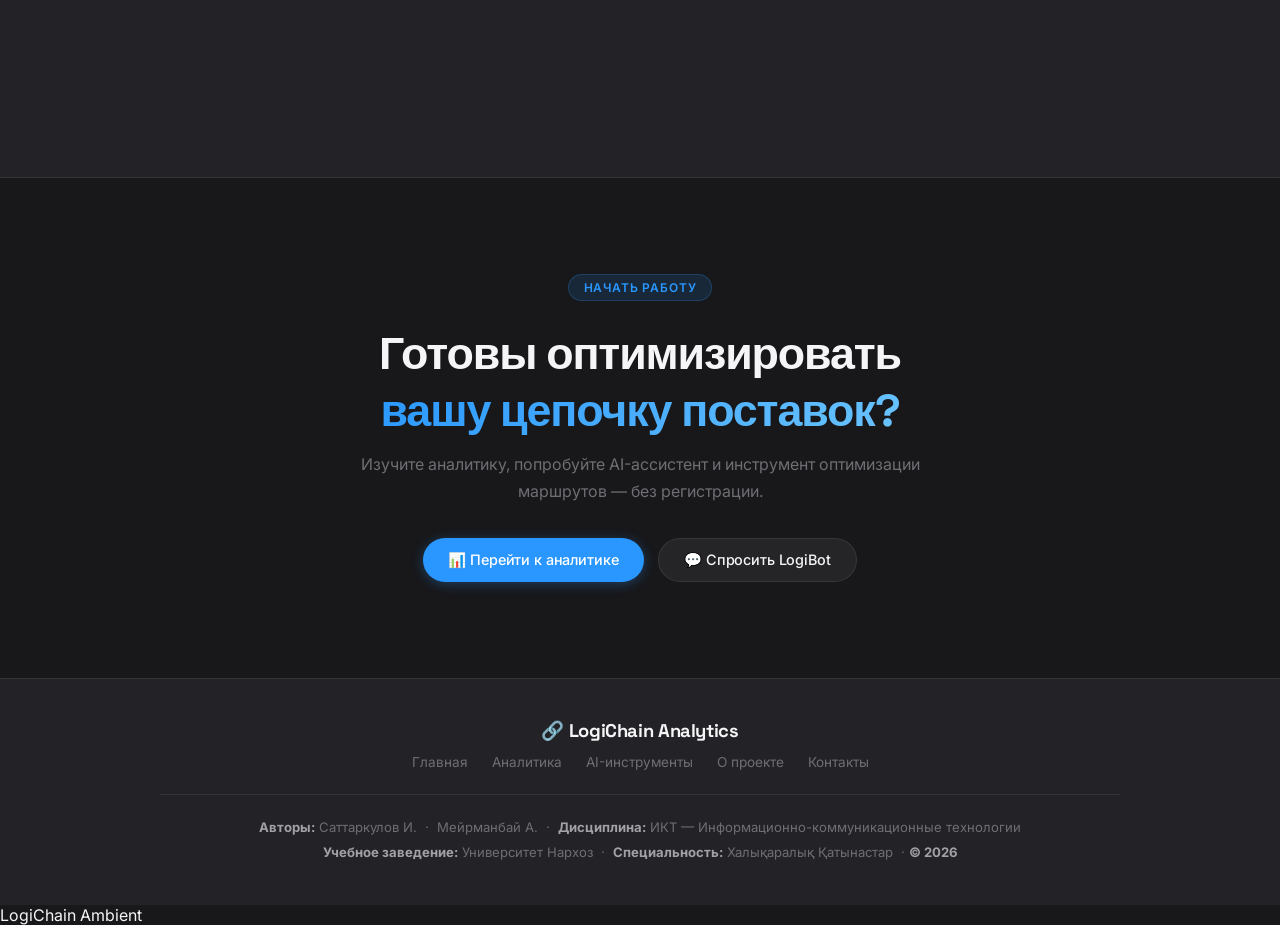
==== commit 9dec809c: "Fix video centering, add about.mp4, complete KZ localization - CSS: .video-section now centers with " ====
--- a/index.html
+++ b/index.html
@@ -126,8 +126,8 @@
       <h2 class="section-title" style="margin-top:0.5rem;">Готовы оптимизировать<br><span class="grad-text">вашу цепочку поставок?</span></h2>
       <p id="cta-desc" style="color:var(--text-3);margin-bottom:2rem;font-size:1rem;line-height:1.7;">Изучите аналитику, попробуйте AI-ассистент и инструмент оптимизации маршрутов — без регистрации.</p>
       <div class="hero-btns" style="position:static;transform:none;">
-        <a href="analytics.html" class="btn btn-primary">📊 Перейти к аналитике</a>
-        <a href="ai-tools.html"  class="btn btn-outline">💬 Спросить LogiBot</a>
+        <a id="cta-btn1" href="analytics.html" class="btn btn-primary">📊 Перейти к аналитике</a>
+        <a id="cta-btn2" href="ai-tools.html"  class="btn btn-outline">💬 Спросить LogiBot</a>
       </div>
     </div>
   </section>
@@ -143,10 +143,10 @@
     </div>
     <hr class="footer-hr">
     <div class="footer-info">
-      <strong>Автор:</strong> Саттакулов Ислам Шайх-Хасанулы &nbsp;·&nbsp;
+      <strong>Авторы:</strong> Саттаркулов И. &nbsp;·&nbsp; Мейрманбай А. &nbsp;·&nbsp;
       <strong>Дисциплина:</strong> ИКТ — Информационно-коммуникационные технологии<br>
       <strong>Учебное заведение:</strong> Университет Нархоз &nbsp;·&nbsp;
-      <strong>Программа:</strong> Школа цифровых технологий &nbsp;·&nbsp;<strong>© 2026</strong>
+      <strong>Специальность:</strong> Халықаралық Қатынастар &nbsp;·&nbsp;<strong>© 2026</strong>
     </div>
   </div>
 </footer>
--- a/style.css
+++ b/style.css
@@ -608,13 +608,17 @@
   background: var(--surface);
   border-top: 1px solid var(--border);
   border-bottom: 1px solid var(--border);
-  overflow: hidden;
+  padding: 2rem;
+  display: flex;
+  justify-content: center;
 }
 .hero-video {
   width: 100%;
+  max-width: 960px;
   max-height: 520px;
   object-fit: cover;
   display: block;
+  border-radius: 12px;
 }
 
 /* ── HEADER CONTROLS (lang + music) ─────────────────────────── */
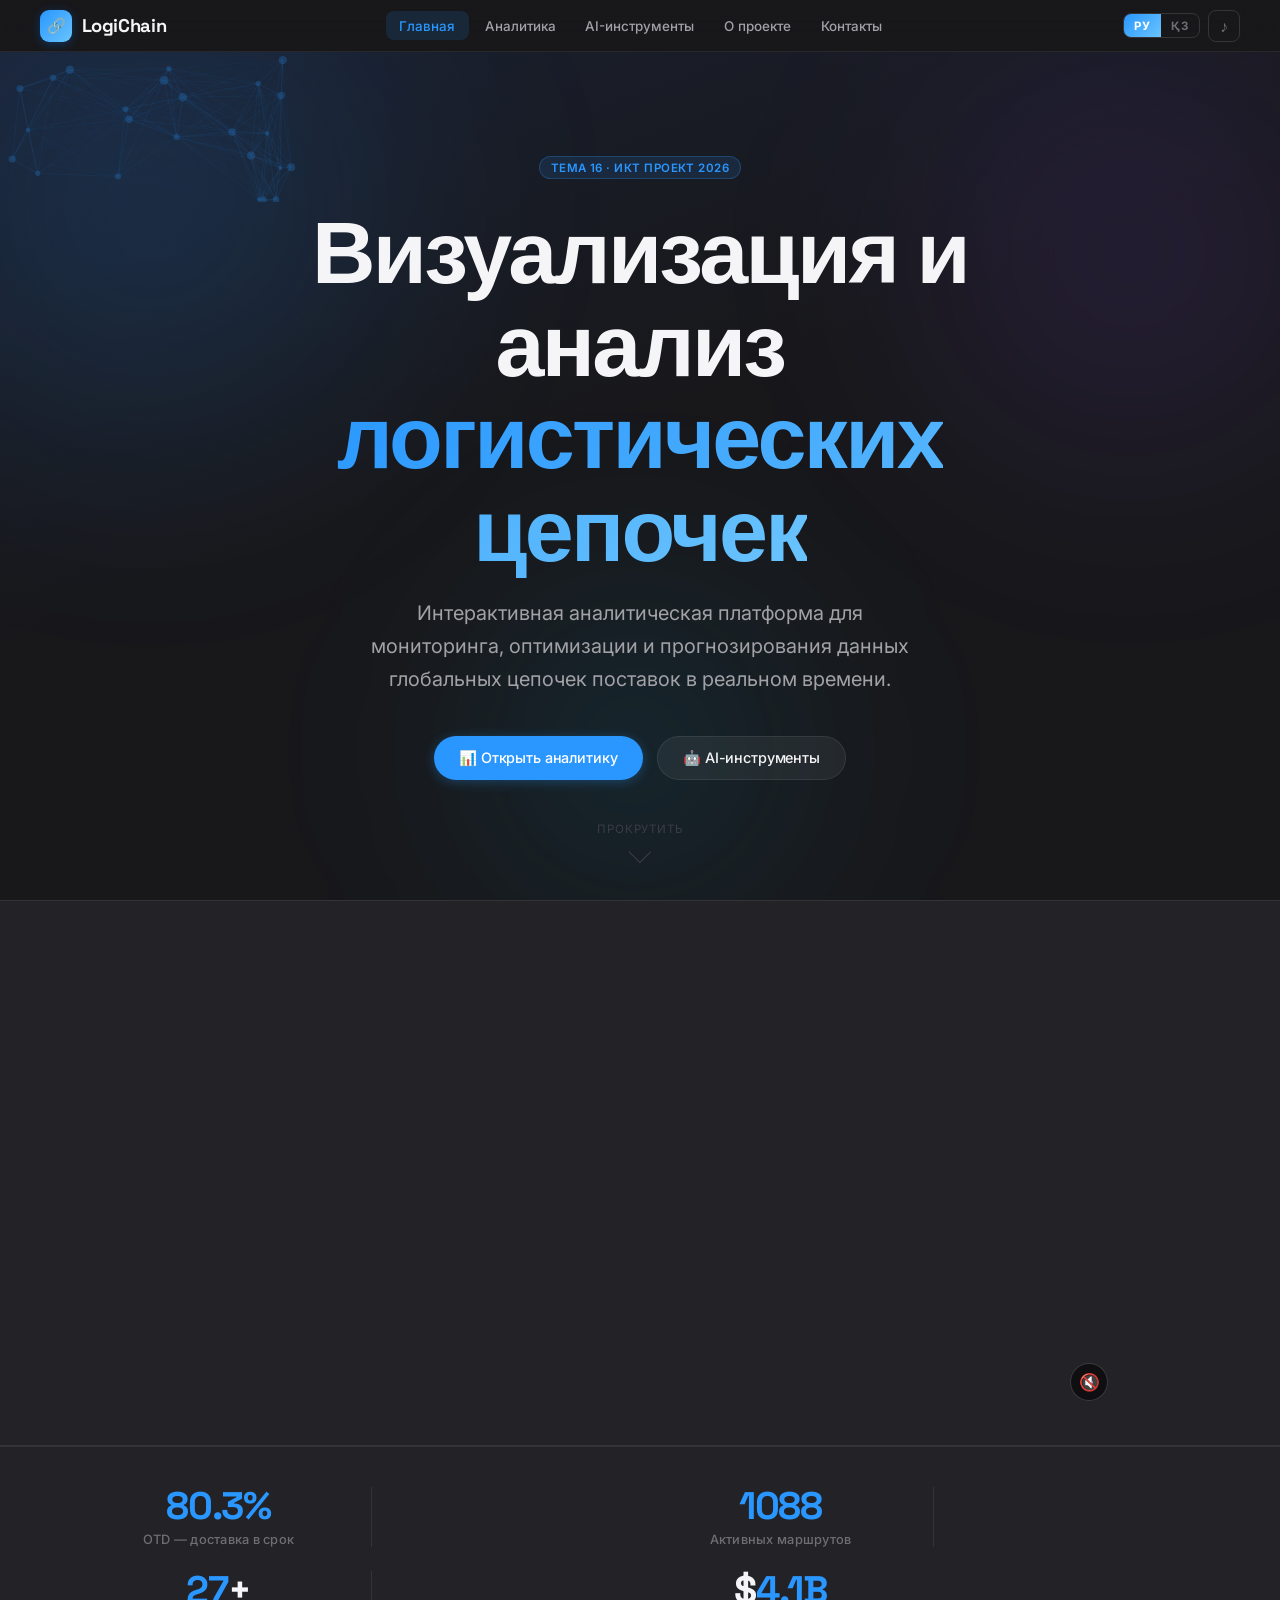
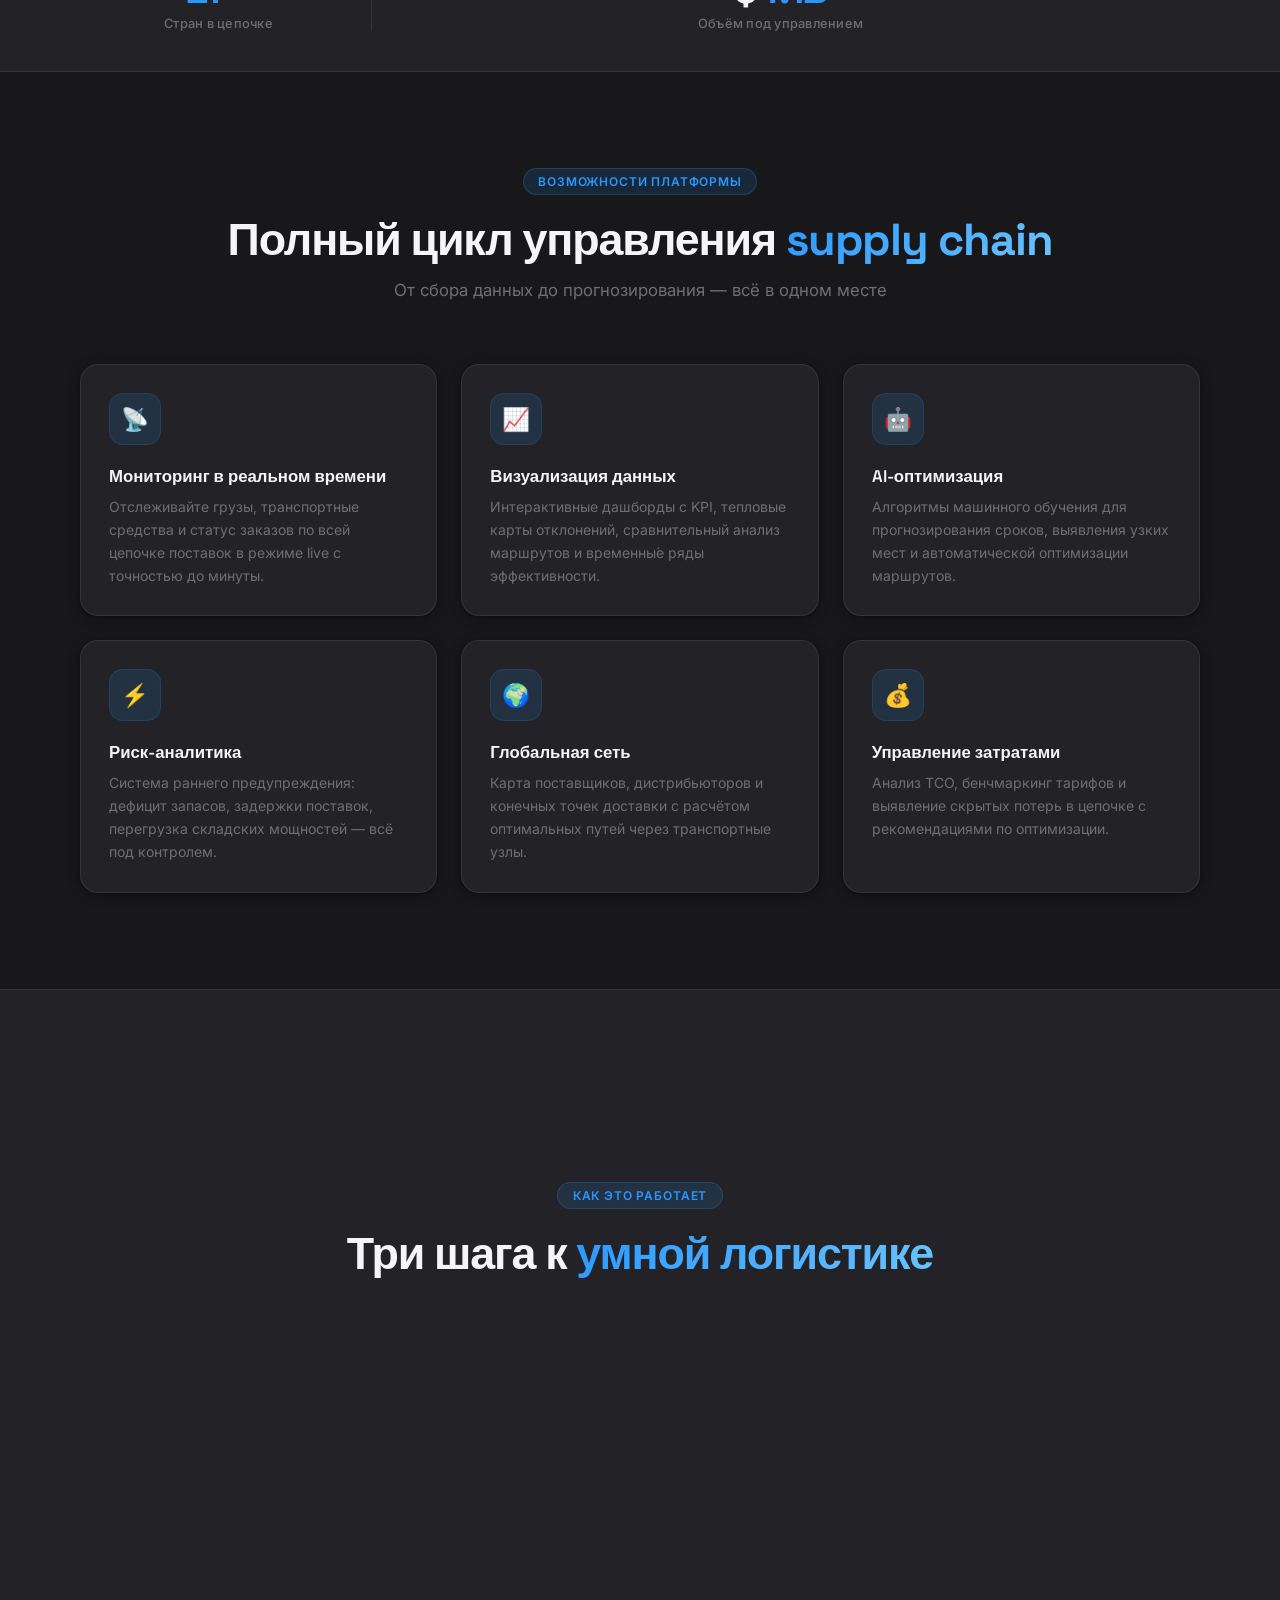
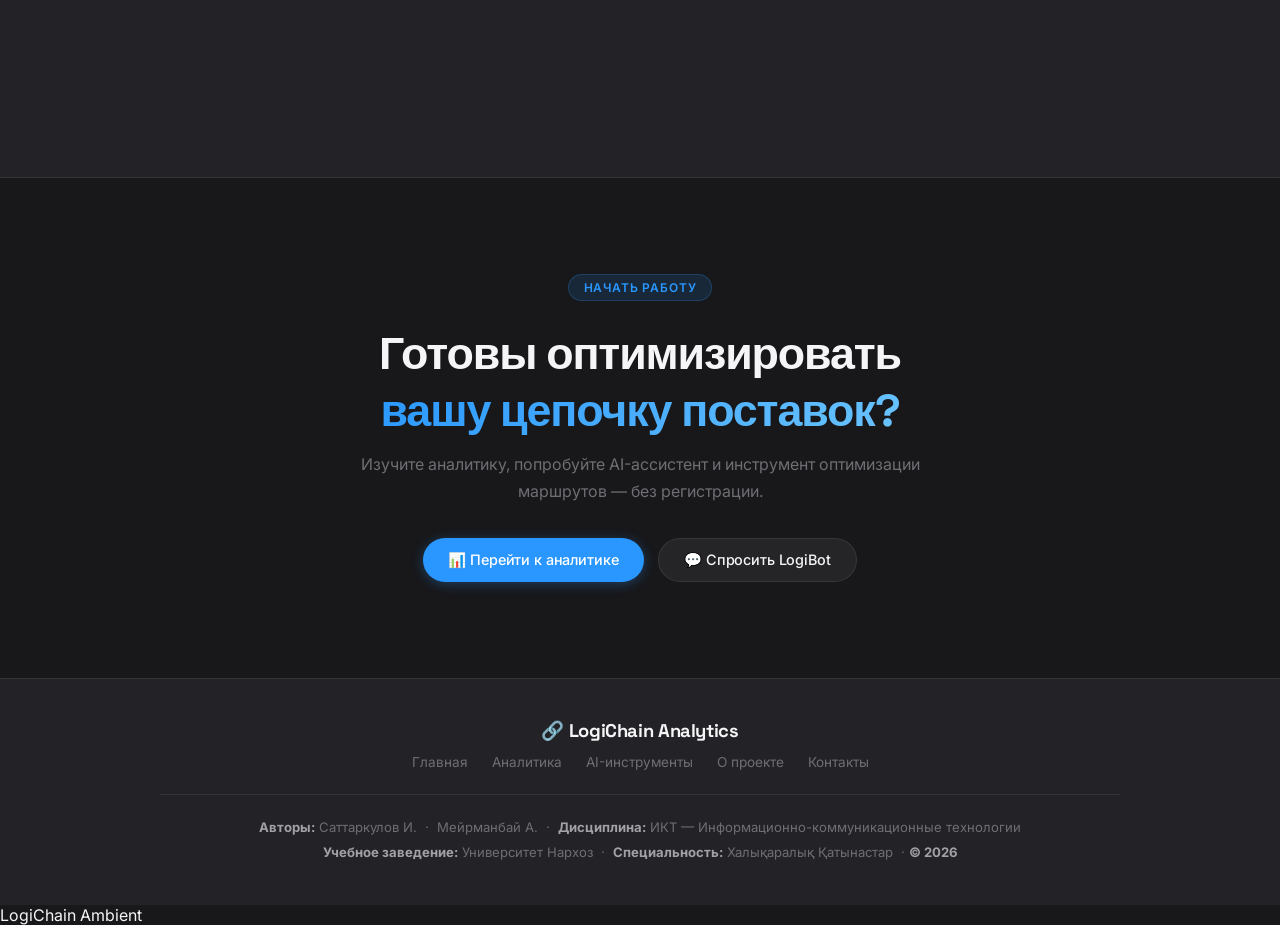
==== commit 59f8f6e3: "Add video sound toggle, defense cheat sheet and project report - style.css + main.js: .video-wrap wi" ====
--- a/index.html
+++ b/index.html
@@ -51,7 +51,10 @@
 
   <!-- VIDEO INTRO -->
   <div class="video-section reveal">
-    <video class="hero-video" src="avatar.mp4" autoplay muted loop playsinline></video>
+    <div class="video-wrap">
+      <video class="hero-video" src="avatar.mp4" autoplay muted loop playsinline></video>
+      <button class="video-sound-btn" onclick="toggleVideoSound(this)" title="Звук">🔇</button>
+    </div>
   </div>
 
   <div class="stats-bar">
--- a/style.css
+++ b/style.css
@@ -612,13 +612,41 @@
   display: flex;
   justify-content: center;
 }
+.video-wrap {
+  position: relative;
+  width: 100%;
+  max-width: 960px;
+}
 .hero-video {
   width: 100%;
-  max-width: 960px;
   max-height: 520px;
   object-fit: cover;
   display: block;
   border-radius: 12px;
+}
+.video-sound-btn {
+  position: absolute;
+  bottom: 0.75rem;
+  right: 0.75rem;
+  width: 38px;
+  height: 38px;
+  border-radius: 50%;
+  background: rgba(0,0,0,0.55);
+  backdrop-filter: blur(10px);
+  -webkit-backdrop-filter: blur(10px);
+  border: 1px solid rgba(255,255,255,0.18);
+  color: #fff;
+  font-size: 1.05rem;
+  cursor: pointer;
+  z-index: 10;
+  display: flex;
+  align-items: center;
+  justify-content: center;
+  transition: background 0.2s, transform 0.15s var(--spring);
+}
+.video-sound-btn:hover {
+  background: rgba(41,151,255,0.55);
+  transform: scale(1.1);
 }
 
 /* ── HEADER CONTROLS (lang + music) ─────────────────────────── */
